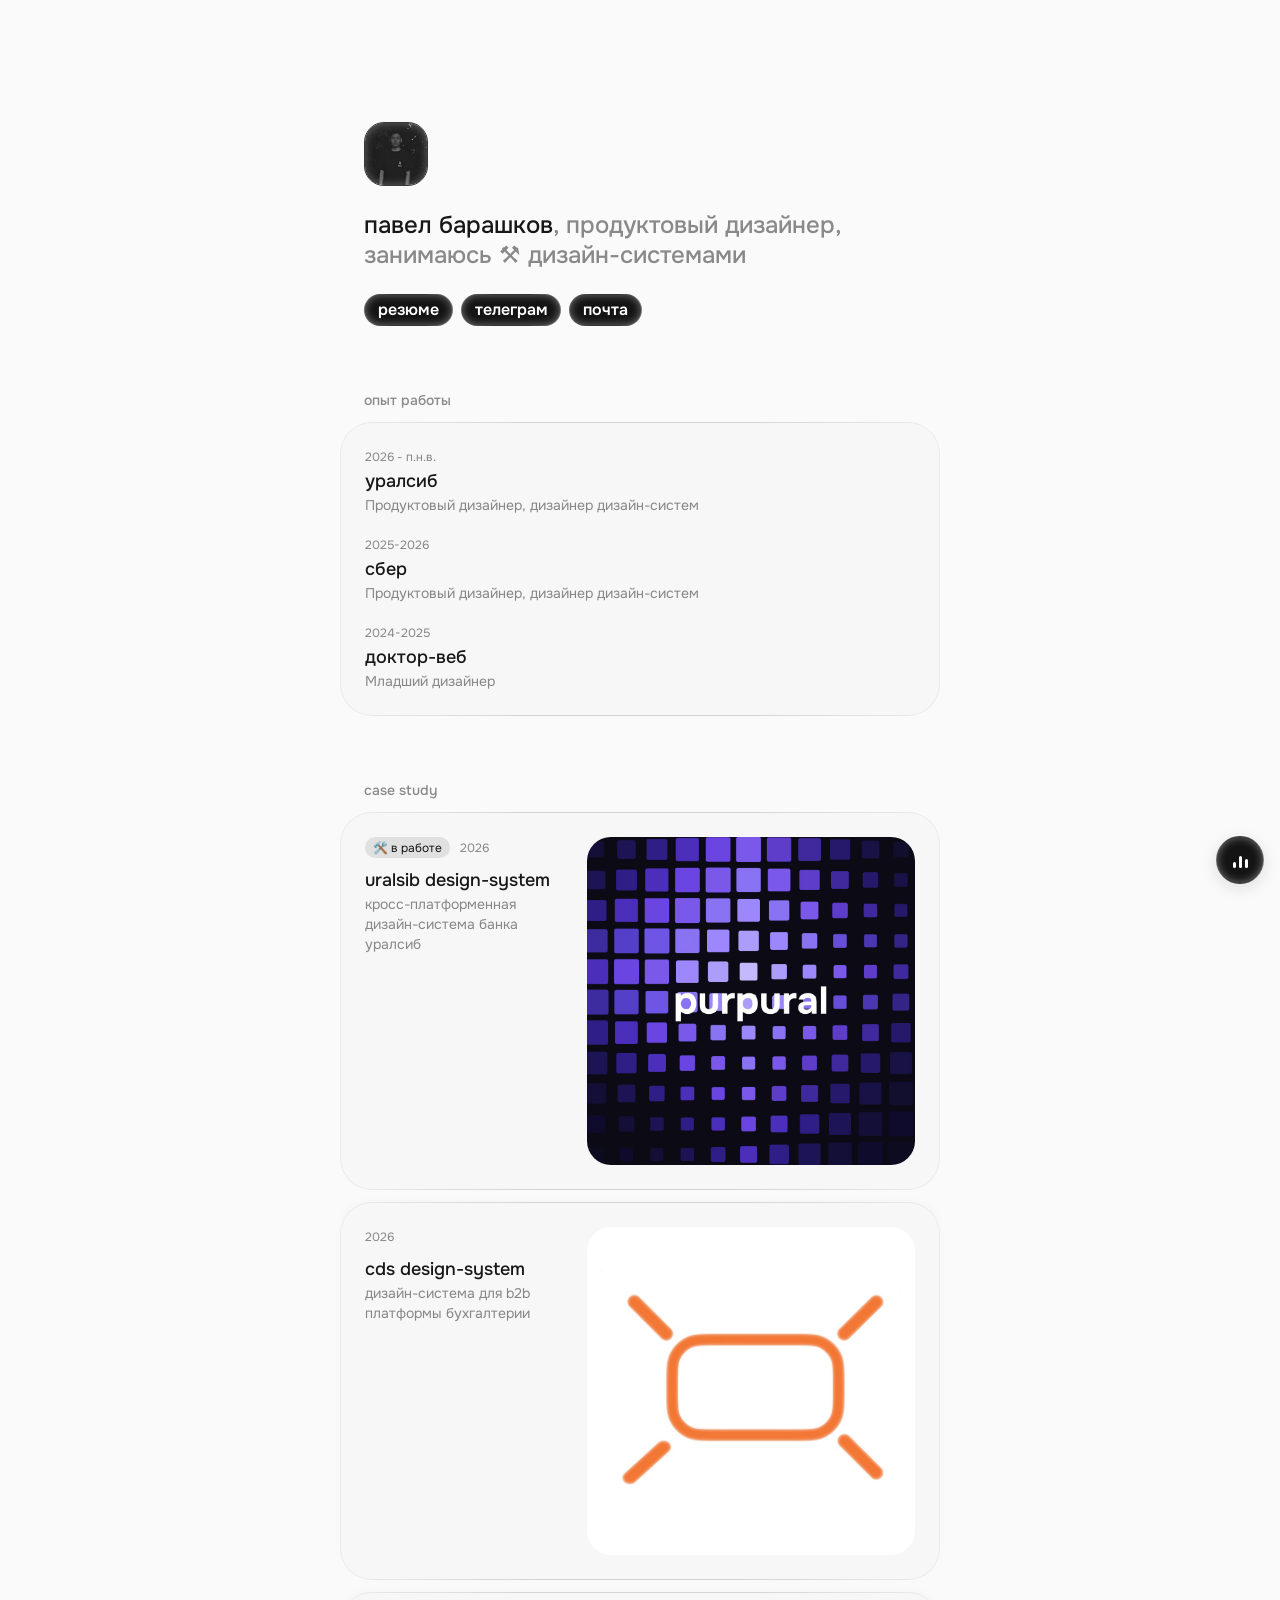
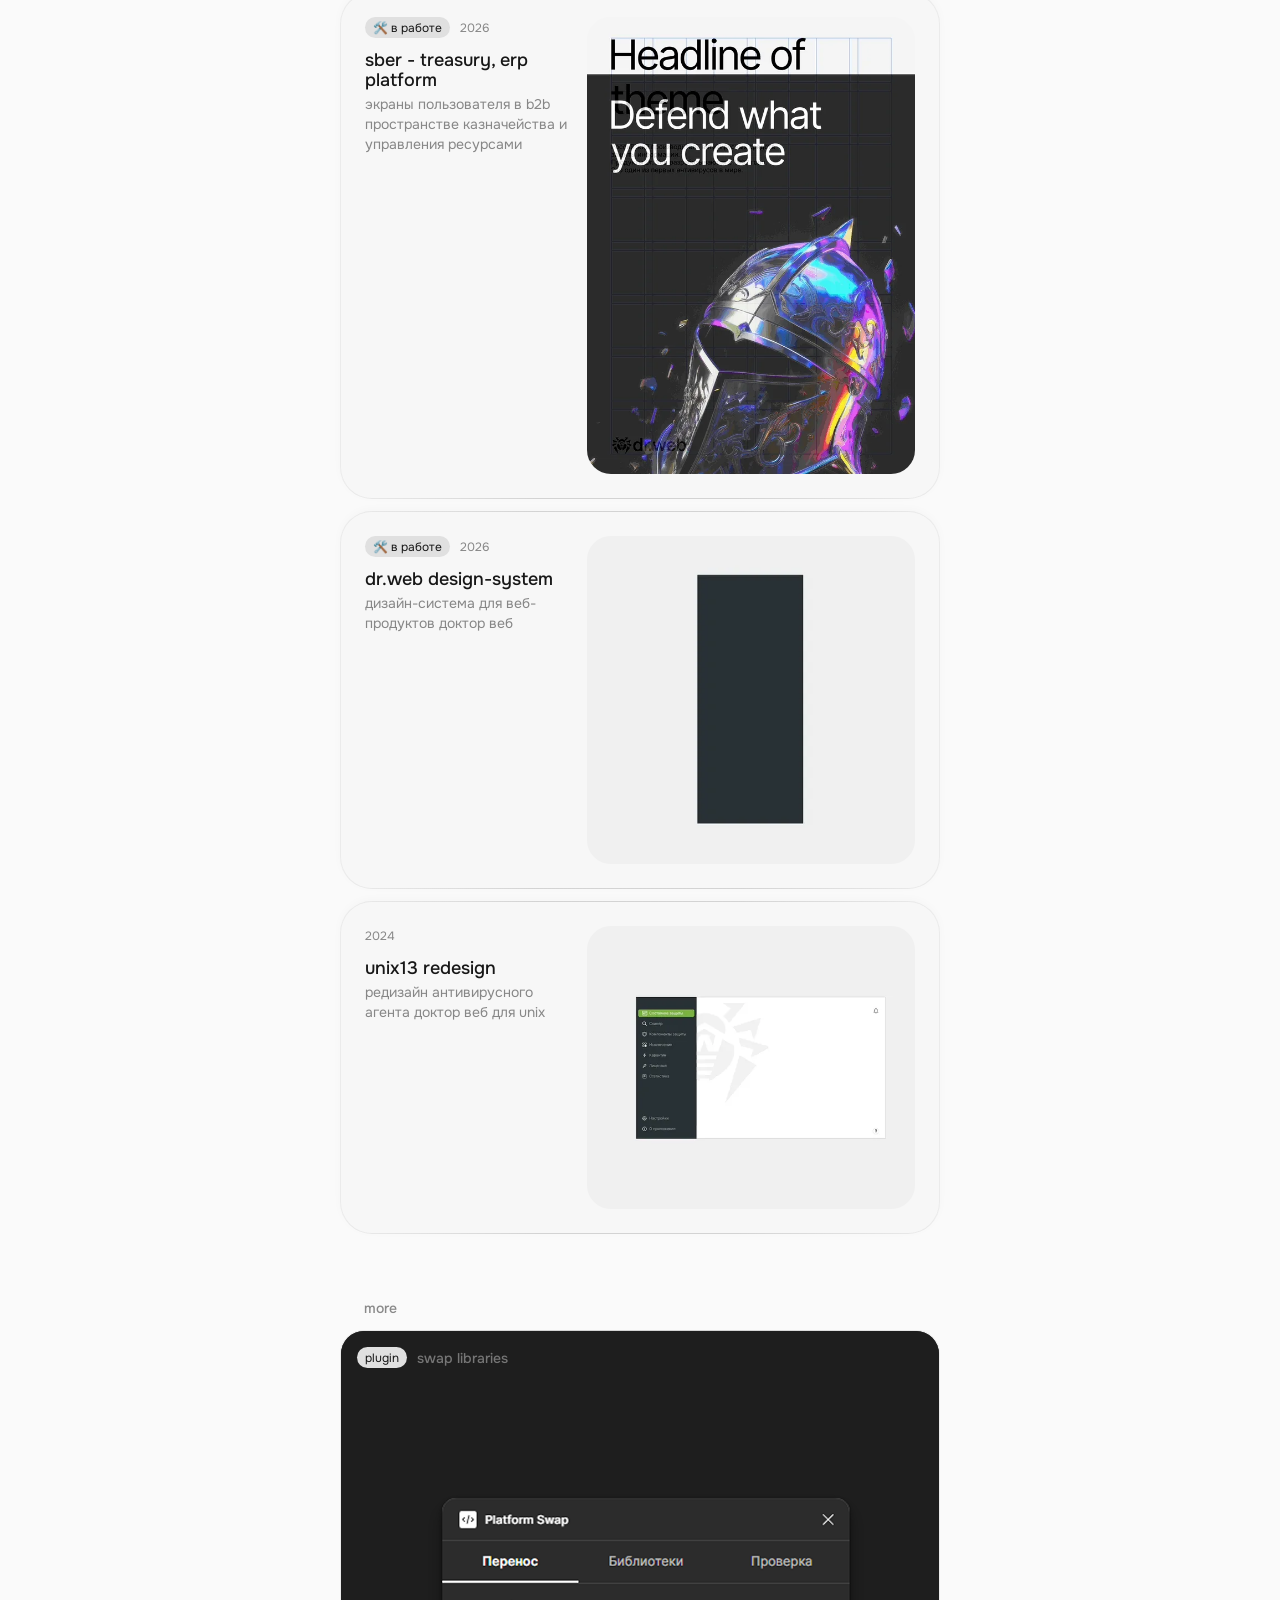
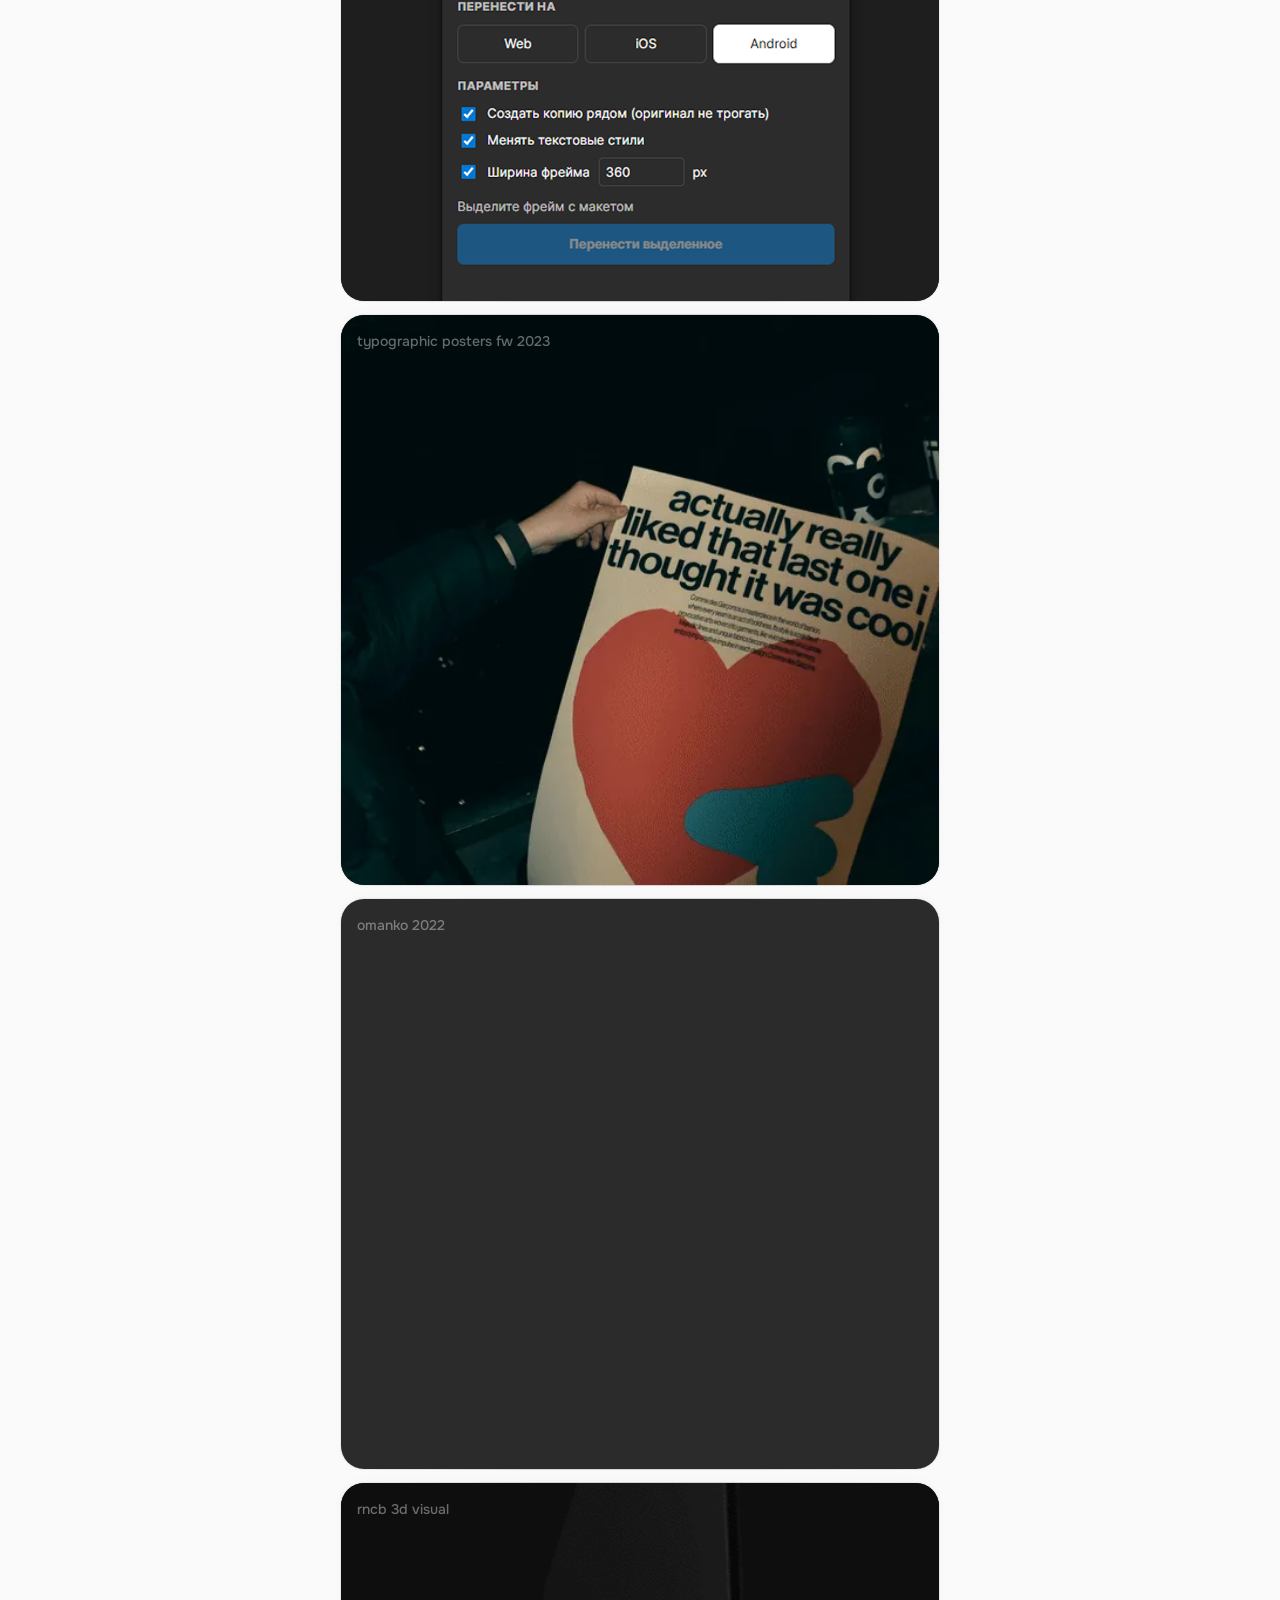
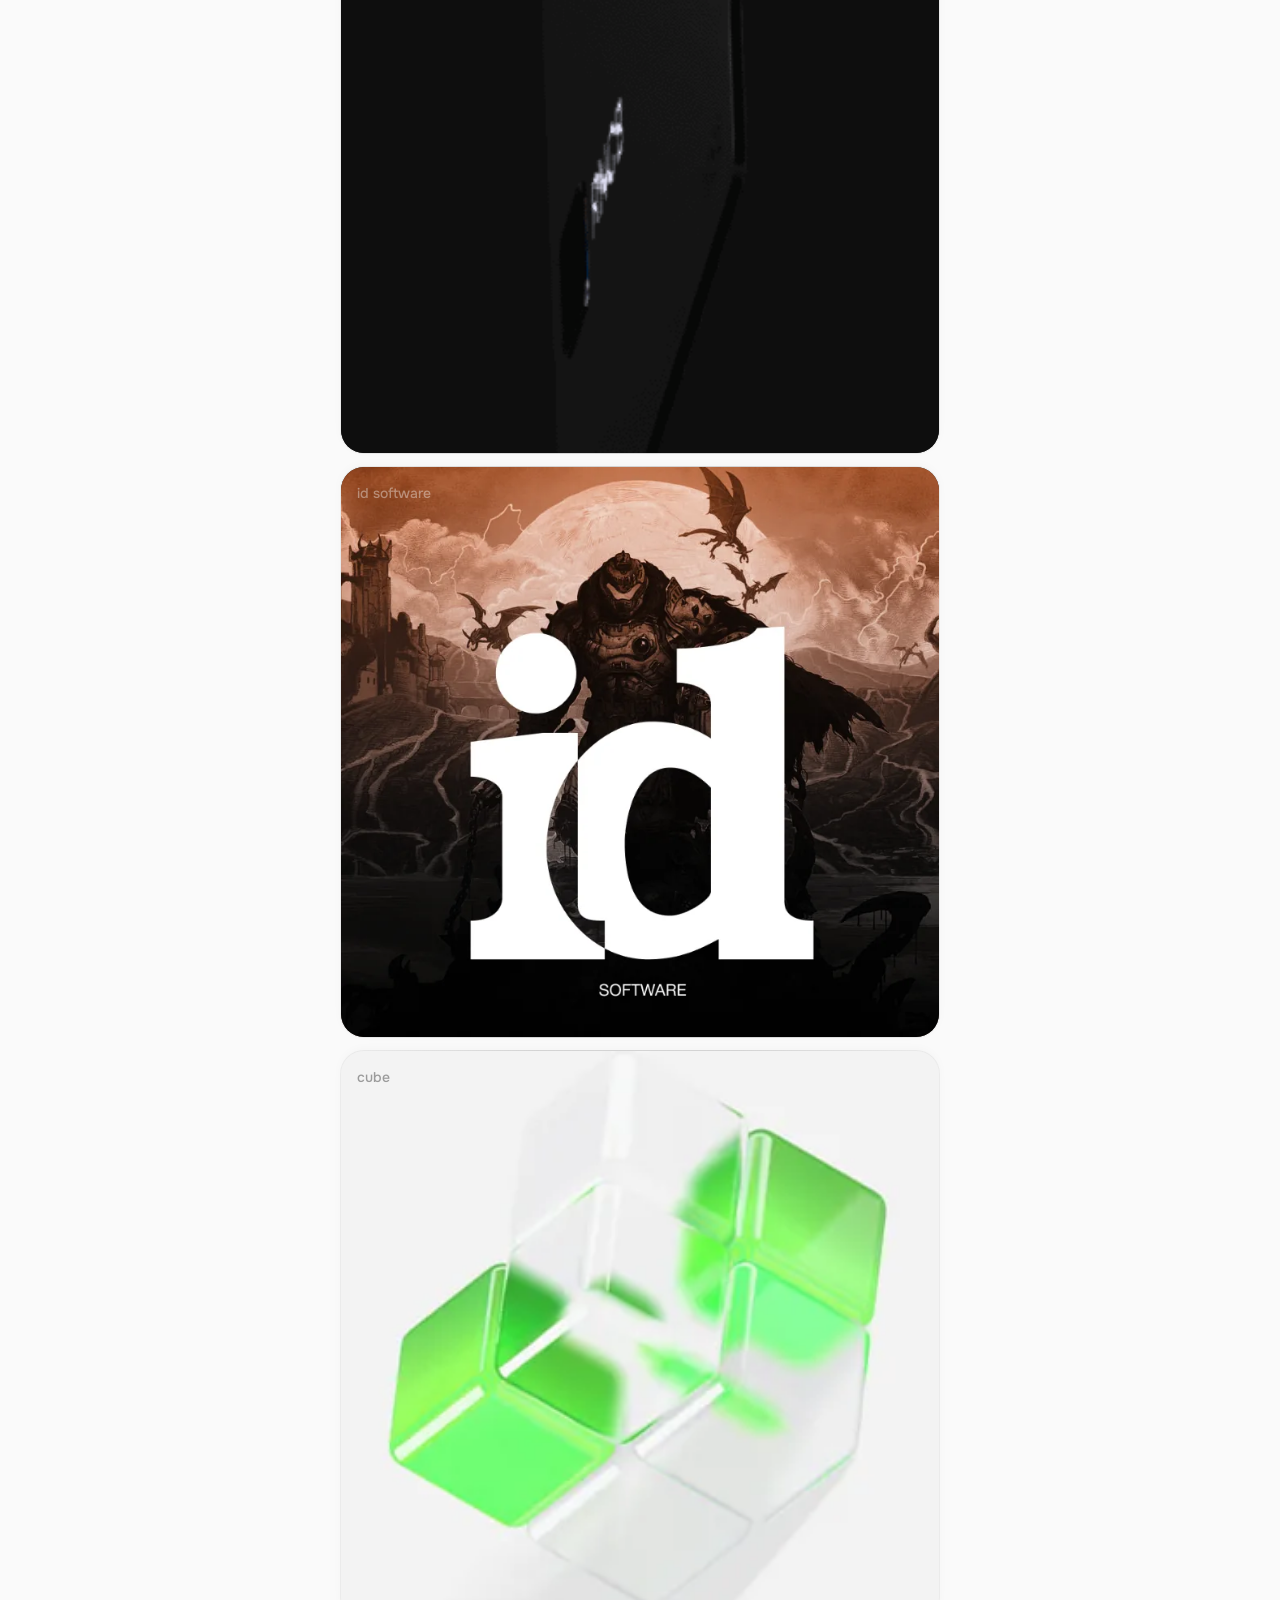
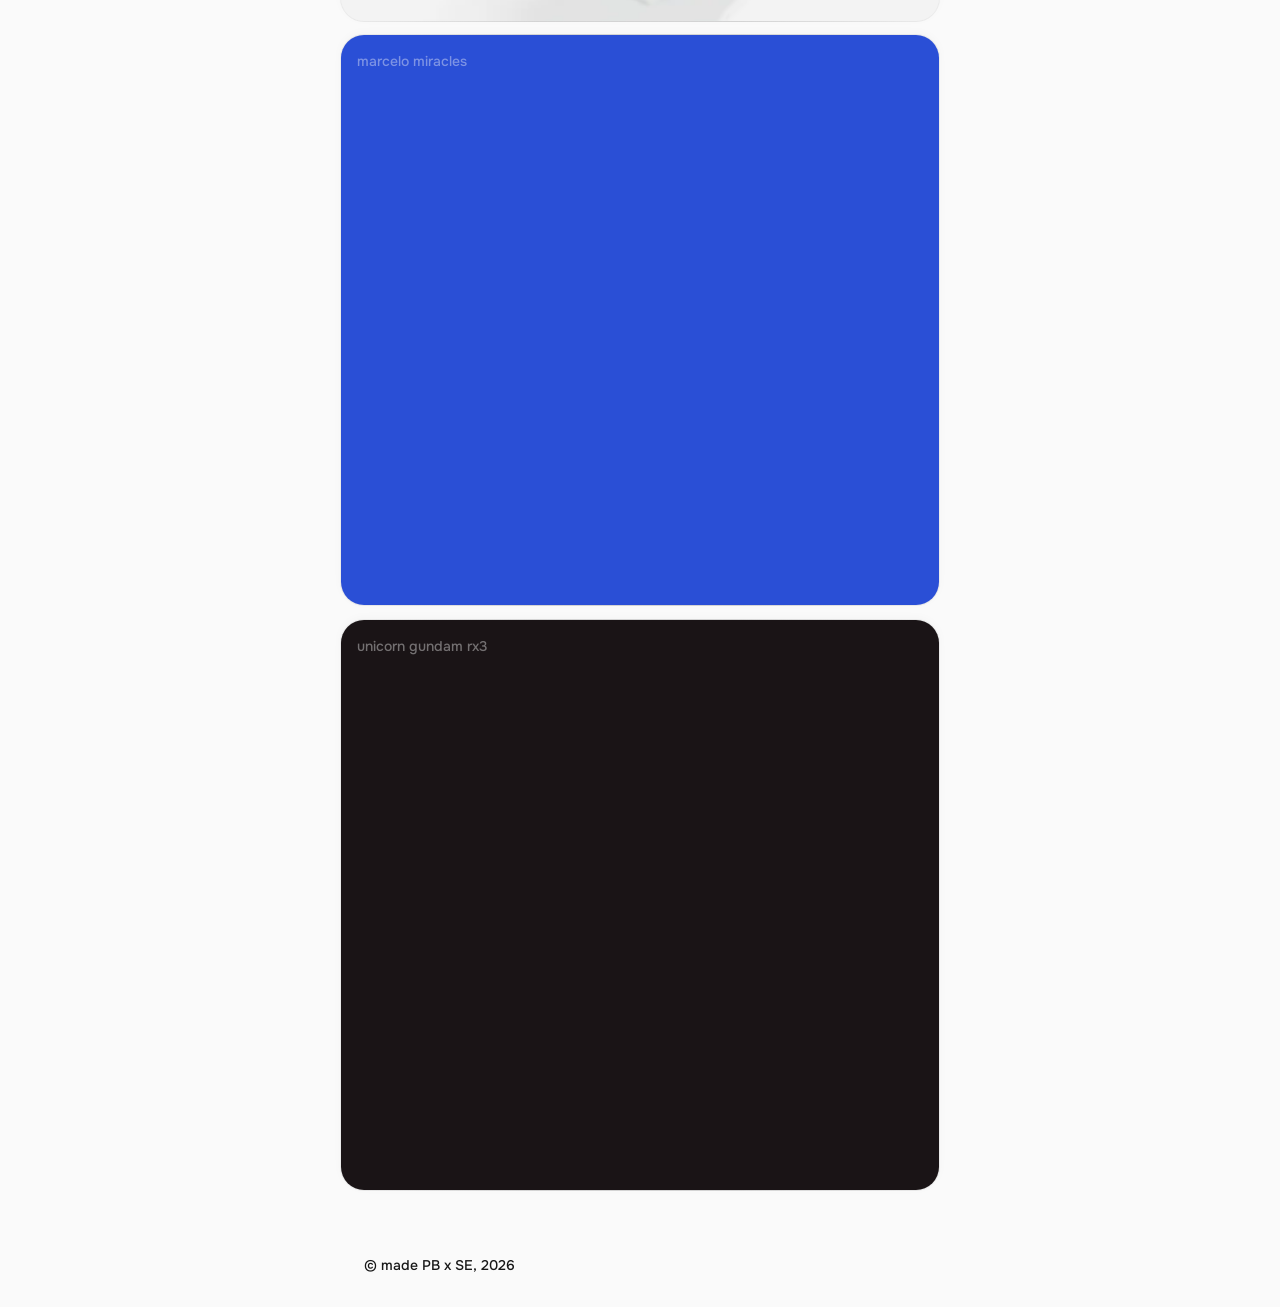
==== index.html @ c57923c1 "Новая обложка-видео в карточке CDS Co-Authored-By: Claude Opus 5.5 <noreply@anthropic.com> Claude-Se" ====
<!doctype html>
<html lang="ru">
<head>
  <meta charset="utf-8">
  <meta name="viewport" content="width=device-width, initial-scale=1, viewport-fit=cover">
  <title>Павел Барашков</title>
  <meta name="description" content="Павел Барашков — продуктовый дизайнер, дизайн-системы.">
  <link rel="preconnect" href="https://fonts.googleapis.com">
  <link rel="preconnect" href="https://fonts.gstatic.com" crossorigin>
  <link rel="stylesheet" href="https://fonts.googleapis.com/css2?family=Onest:wght@400;500;600&display=swap">
  <link rel="stylesheet" href="styles.css">
</head>
<body>
<main class="page">

  <header class="hero">
    <div class="hero__intro">
      <div class="avatar" role="button" tabindex="0" aria-label="Павел Барашков — нажми на меня">
        <img src="images/avatar.webp" alt="Павел Барашков">
      </div>
      <h1 class="hero__title"><b>павел барашков</b>, <span class="nowrap">продуктовый дизайнер,</span> занимаюсь ⚒️ дизайн-системами</h1>
    </div>
    <nav class="links" aria-label="Контакты">
      <a class="btn" href="CV_Barashkov_Pavel.pdf" target="_blank" rel="noopener">резюме</a>
      <a class="btn" href="https://t.me/kensiblessj" target="_blank" rel="noopener">телеграм</a>
      <a class="btn" href="mailto:northgarden163@mail.ru">почта</a>
    </nav>
  </header>

  <section class="section" aria-labelledby="exp">
    <h2 class="section__label" id="exp">опыт работы</h2>
    <div class="card jobs">
      <div class="job">
        <span class="job__date">2026 - п.н.в.</span>
        <span class="job__name">уралсиб</span>
        <span class="job__role">Продуктовый дизайнер, дизайнер дизайн-систем</span>
      </div>
      <div class="job">
        <span class="job__date">2025-2026</span>
        <span class="job__name">сбер</span>
        <span class="job__role">Продуктовый дизайнер, дизайнер дизайн-систем</span>
      </div>
      <div class="job">
        <span class="job__date">2024-2025</span>
        <span class="job__name">доктор-веб</span>
        <span class="job__role">Младший дизайнер</span>
      </div>
    </div>
  </section>

  <section class="section stack" aria-labelledby="cases">
    <h2 class="section__label" id="cases">case study</h2>

    <!-- Кейс временно закрыт. Чтобы включить: вернуть <a class="card case-card" href="case-uralsib.html" ...>
         вместо <div> и убрать редирект в case-uralsib.html -->
    <div class="card" style="--i: 0">
      <article class="case">
        <div class="case__text">
          <div class="case__meta"><span class="chip">🛠️ в работе</span><span class="case__year">2026</span></div>
          <div class="case__body">
            <h3 class="case__title">uralsib design-system</h3>
            <p class="case__desc">кросс-платформенная дизайн-система банка уралсиб</p>
          </div>
        </div>
        <div class="case__img"><video autoplay muted loop playsinline preload="metadata" poster="images/case-uralsib-poster.jpg"><source src="images/case-uralsib.mp4" type="video/mp4"></video></div>
      </article>
    </div>

    <a class="card case-card" href="case-cds.html" style="--i: 1">
      <article class="case">
        <div class="case__text">
          <div class="case__meta"><span class="case__year">2026</span></div>
          <div class="case__body">
            <h3 class="case__title">cds design-system</h3>
            <p class="case__desc">дизайн-система для b2b платформы бухгалтерии</p>
          </div>
        </div>
        <div class="case__img"><video autoplay muted loop playsinline preload="metadata" poster="images/case-cds-cover-poster.jpg"><source src="images/case-cds-cover.mp4" type="video/mp4"></video></div>
      </article>
    </a>

    <div class="card" style="--i: 2">
      <article class="case">
        <div class="case__text">
          <div class="case__meta"><span class="chip">🛠️ в работе</span><span class="case__year">2026</span></div>
          <div class="case__body">
            <h3 class="case__title">sber - treasury, erp platform</h3>
            <p class="case__desc">экраны пользователя в b2b пространстве казначейства и управления ресурсами</p>
          </div>
        </div>
        <div class="case__img" style="--h: 457px"><video autoplay muted loop playsinline preload="metadata" poster="images/case-sber.webp"><source src="images/case-sber.mp4" type="video/mp4"></video></div>
      </article>
    </div>

    <div class="card" style="--i: 3">
      <article class="case">
        <div class="case__text">
          <div class="case__meta"><span class="chip">🛠️ в работе</span><span class="case__year">2026</span></div>
          <div class="case__body">
            <h3 class="case__title">dr.web design-system</h3>
            <p class="case__desc">дизайн-система для веб-продуктов доктор веб</p>
          </div>
        </div>
        <div class="case__img"><video autoplay muted loop playsinline preload="metadata" poster="images/case-cds.webp"><source src="images/case-cds.mp4" type="video/mp4"></video></div>
      </article>
    </div>

    <a class="card case-card" href="case-unix13.html" style="--i: 4">
      <article class="case">
        <div class="case__text">
          <div class="case__meta"><span class="case__year">2024</span></div>
          <div class="case__body">
            <h3 class="case__title">unix13 redesign</h3>
            <p class="case__desc">редизайн антивирусного агента доктор веб для unix</p>
          </div>
        </div>
        <div class="case__img" style="--h: 283px"><video autoplay muted loop playsinline preload="metadata" poster="images/case-unix13.webp"><source src="images/case-unix13.mp4" type="video/mp4"></video></div>
      </article>
    </a>
  </section>

  <section class="section stack" aria-labelledby="more">
    <h2 class="section__label" id="more">more</h2>


    <div class="shot" style="--i: 0; --tone: #1e1e1e"><img src="images/more-swap-libraries.png" alt="Плагин Platform Swap для Figma" loading="lazy" decoding="async"><div class="shot__meta"><span class="chip">plugin</span><p class="shot__title">swap libraries</p></div></div>
    <div class="shot" style="--i: 1; --tone: #1d1f22"><video autoplay muted loop playsinline preload="metadata" poster="images/more-posters.webp"><source src="images/more-posters.mp4" type="video/mp4"></video><p class="shot__title">typographic posters fw 2023</p></div>
    <div class="shot" style="--i: 2; --tone: #2b2b2b"><img src="images/more-omanko.webp" alt="" loading="lazy" decoding="async"><p class="shot__title">omanko 2022</p></div>
    <div class="shot shot--rncb" style="--i: 3; --tone: #0d0d0d"><img src="images/more-rncb.gif" alt=""><p class="shot__title">rncb 3d visual</p></div>
    <div class="shot" style="--i: 4; --tone: #3a2a22"><img src="images/more-id-software.webp" alt="" loading="lazy" decoding="async"><p class="shot__title">id software</p></div>
    <div class="shot shot--light" style="--i: 5; --tone: #ececec"><video autoplay muted loop playsinline preload="metadata" poster="images/more-cube.webp"><source src="images/more-cube.mp4" type="video/mp4"></video><p class="shot__title">cube</p></div>
    <div class="shot" style="--i: 6; --tone: #2a4fd6"><img src="images/more-marcelo.webp" alt="" loading="lazy" decoding="async"><p class="shot__title">marcelo miracles</p></div>
    <div class="shot" style="--i: 7; --tone: #1a1416"><img src="images/more-gundam.webp" alt="" loading="lazy" decoding="async"><p class="shot__title">unicorn gundam rx3</p></div>
  </section>

  <footer class="footer">© made PB x SE, 2026</footer>
</main>

<!-- Музыкальный плеер: официальный плеер Яндекс Музыки, грузится только при первом открытии -->
<div class="player" id="player">
  <div class="player__panel" id="player-panel" hidden>
    <p class="player__label">сейчас в наушниках</p>
    <iframe class="player__frame" id="player-frame" title="Big Baby Tape feat. Jeembo — Hard 2 Kill"
      data-src="https://music.yandex.ru/iframe/track/45239767/6072366"
      allow="clipboard-write; autoplay; encrypted-media" loading="lazy"></iframe>
  </div>
  <button class="player__toggle" id="player-toggle" type="button" aria-expanded="false" aria-controls="player-panel" aria-label="Открыть музыкальный плеер">
    <span class="eq" aria-hidden="true"><i></i><i></i><i></i></span>
  </button>
</div>
<script>
  // Плеер: открыть/закрыть, iframe подгружается при первом открытии
  (function () {
    var btn = document.getElementById('player-toggle');
    var panel = document.getElementById('player-panel');
    var frame = document.getElementById('player-frame');
    if (!btn) return;
    var isOpen = false;
    function setOpen(open) {
      isOpen = open;
      if (open && !frame.src) { frame.src = frame.dataset.src; panel.hidden = false; }
      // сворачиваем через класс, а не display:none — чтобы музыка не прерывалась
      panel.classList.toggle('is-collapsed', !open);
      btn.setAttribute('aria-expanded', open);
      btn.setAttribute('aria-label', open ? 'Свернуть музыкальный плеер' : 'Открыть музыкальный плеер');
      btn.classList.toggle('is-open', open);
    }
    btn.addEventListener('click', function () { setOpen(!isOpen); });
    document.addEventListener('keydown', function (e) { if (e.key === 'Escape' && isOpen) setOpen(false); });
  })();

  // Пасхалка: по клику аватар мягко подпрыгивает, кривляется и пружинисто возвращается.
  (function () {
    var av = document.querySelector('.avatar');
    if (!av || !av.animate) return;
    var anim = null;
    var frames = [
      { transform: 'translateY(0) scale(1, 1) rotate(0deg)' },
      { transform: 'translateY(2px) scale(1.14, 0.86) rotate(0deg)', offset: 0.12, easing: 'cubic-bezier(.3,0,.2,1)' },
      { transform: 'translateY(-30px) scale(0.9, 1.12) rotate(-7deg)', offset: 0.32, easing: 'cubic-bezier(.4,0,.6,1)' },
      { transform: 'translateY(-36px) scale(1.04, 0.96) rotate(9deg)', offset: 0.46, easing: 'cubic-bezier(.5,0,.8,.6)' },
      { transform: 'translateY(0) scale(1.18, 0.82) rotate(0deg)', offset: 0.62, easing: 'cubic-bezier(.2,.6,.4,1)' },
      { transform: 'translateY(-9px) scale(0.95, 1.06) rotate(-4deg)', offset: 0.74, easing: 'ease-in-out' },
      { transform: 'translateY(0) scale(1.05, 0.95) rotate(2deg)', offset: 0.85, easing: 'ease-in-out' },
      { transform: 'translateY(0) scale(0.99, 1.01) rotate(-1deg)', offset: 0.93, easing: 'ease-out' },
      { transform: 'translateY(0) scale(1, 1) rotate(0deg)' }
    ];
    function boing() {
      if (anim && anim.playState === 'running') return; // не перебиваем текущий прыжок
      anim = av.animate(frames, { duration: 1150 });
    }
    av.addEventListener('click', boing);
    av.addEventListener('keydown', function (e) {
      if (e.key === 'Enter' || e.key === ' ') { e.preventDefault(); boing(); }
    });
  })();

  // Карточка, которую накрывает следующая, уменьшается и размывается (как в iOS).
  // Эффект привязан к прокрутке и ничего не анимирует сам, поэтому работает и при «уменьшить движение».
  (function () {
    var groups = Array.prototype.map.call(document.querySelectorAll('.stack'), function (st) {
      return Array.prototype.slice.call(st.querySelectorAll(':scope > .card, :scope > .shot'));
    });
    var ticking = false;
    function update() {
      ticking = false;
      groups.forEach(function (cards) {
        // насколько каждая карточка наехала на предыдущую: 0 — ещё не дошла, 1 — полностью накрыла
        var cover = [0];
        for (var i = 1; i < cards.length; i++) {
          // offsetHeight не учитывает scale, а верхний край при transform-origin сверху не сдвигается
          var prev = cards[i - 1].offsetHeight;
          var a = cards[i - 1].getBoundingClientRect().top;
          var b = cards[i].getBoundingClientRect().top;
          cover.push(Math.min(1, Math.max(0, (a + prev - b) / (prev || 1))));
        }
        // глубина = сколько карточек лежит сверху; чем глубже, тем меньше (как стопка уведомлений в iOS)
        var depth = 0, limit = Infinity;
        for (var j = cards.length - 1; j >= 0; j--) {
          if (j < cards.length - 1) depth += cover[j + 1];
          var s = Math.max(0.82, 1 - depth * 0.045);
          var el = cards[j], h = el.offsetHeight;
          var top = el.getBoundingClientRect().top;
          var bottom = top + h * s;
          // не даём задней карточке торчать ниже той, что лежит на ней, иначе её видно в щелях между карточками
          var cut = 0;
          if (j < cards.length - 1 && cover[j + 1] > 0 && bottom > limit - 1) cut = (bottom - (limit - 1)) / s;
          var visibleBottom = bottom - cut * s;
          limit = (j < cards.length - 1 && cover[j + 1] > 0) ? Math.min(visibleBottom, limit) : visibleBottom;
          el.style.transform = depth ? 'scale(' + s.toFixed(4) + ')' : '';
          el.style.filter = depth ? 'blur(' + (Math.min(depth, 1.5) * 3).toFixed(2) + 'px)' : '';
          el.style.clipPath = cut > 0 ? 'inset(0 0 ' + cut.toFixed(1) + 'px 0 round ' + getComputedStyle(el).borderTopLeftRadius + ')' : '';
        }
      });
    }
    function onScroll() { if (!ticking) { ticking = true; requestAnimationFrame(update); } }
    addEventListener('scroll', onScroll, { passive: true });
    addEventListener('resize', onScroll);
    update();
  })();
</script>
</body>
</html>
---- styles.css ----
/* Портфолио Павла Барашкова — вёрстка по макету Figma.
   Десктоп: колонка 600px по центру. Мобильная (≤640px): отступ 8px снаружи, 16px внутри карточек. */

:root {
  --bg: #fafafa;
  --card: #f7f7f7;
  --text: #171717;
  --muted: rgba(23, 23, 23, 0.5);
  --chip: #e0e0e0;
  --btn: #141414;

  /* Градиентные обводки из Figma (0.5px, внутри).
     Карточки: #bdbdbd → #585858 → #585858 → #bdbdbd, прозрачность 24%. */
  --stroke-card: linear-gradient(90deg,
    rgba(189, 189, 189, 0.24) 0%,
    rgba(88, 88, 88, 0.24) 33%,
    rgba(88, 88, 88, 0.24) 66%,
    rgba(189, 189, 189, 0.24) 100%);
  /* Кнопки: #696969 → #363636 → #363636 → #828282 */
  --stroke-btn: linear-gradient(90deg,
    #696969 -0.6%,
    #363636 33%,
    #363636 67.7%,
    #828282 101.3%);
  --placeholder: #efefef;

  --font: "Onest", system-ui, -apple-system, "Segoe UI", Roboto, sans-serif;

  --col: 600px;
  --pad: 24px;      /* внутренний отступ колонки и карточек */
  --r-card: 32px;
  --r-img: 24px;
}

* { box-sizing: border-box; }

html { -webkit-text-size-adjust: 100%; }

body {
  margin: 0;
  background: var(--bg);
  color: var(--text);
  font-family: var(--font);
  font-size: 14px;
  line-height: 20px;
  -webkit-font-smoothing: antialiased;
}

a { color: inherit; text-decoration: none; }

img { display: block; max-width: 100%; }

.page {
  width: 100%;
  max-width: var(--col);
  margin: 0 auto;
}

/* ---------- Шапка ---------- */
.hero {
  min-height: 358px;
  display: flex;
  flex-direction: column;
  justify-content: flex-end;
  gap: 24px;
  padding: 121px var(--pad) 32px;
}

.hero__intro {
  display: flex;
  flex-direction: column;
  gap: 24px;
}

.avatar {
  position: relative;
  width: 64px;
  height: 64px;
  border-radius: 20px;
  border: 0.5px solid #383838;
  overflow: hidden;
  background: linear-gradient(160deg, #3a3a3a, #121212);
  cursor: pointer;
  transform-origin: 50% 100%; /* приседает и приземляется «на ноги» */
  -webkit-tap-highlight-color: transparent;
}
.avatar:focus-visible { outline: 2px solid var(--text); outline-offset: 3px; }
.avatar img { width: 100%; height: 100%; object-fit: cover; }
.avatar::after {
  content: "";
  position: absolute;
  inset: 0;
  border-radius: inherit;
  box-shadow: inset 0 0 8px rgba(255, 255, 255, 0.32);
  pointer-events: none;
}

.hero__title {
  margin: 0;
  font-size: 24px;
  line-height: 30.16px;
  font-weight: 500;
  color: var(--muted);
}
.hero__title b { font-weight: 500; color: var(--text); }
.nowrap { white-space: nowrap; }

.links {
  display: flex;
  flex-wrap: wrap;
  gap: 8px;
}

.btn {
  position: relative;
  display: inline-flex;
  align-items: center;
  justify-content: center;
  height: 32px;
  padding: 0 13px;
  border-radius: 999px;
  border: 0.5px solid transparent;
  background:
    linear-gradient(var(--btn-fill, var(--btn)), var(--btn-fill, var(--btn))) padding-box,
    var(--stroke-btn) border-box;
  color: #fff;
  font-size: 16px;
  font-weight: 600;
  letter-spacing: -0.0384px;
  white-space: nowrap;
  box-shadow: inset 0 0 8px rgba(255, 255, 255, 0.4);
  transition: background-color 0.15s ease;
}
.btn:hover { --btn-fill: #2a2a2a; }
.btn:focus-visible { outline: 2px solid var(--text); outline-offset: 2px; }

/* ---------- Секции ---------- */
.section {
  display: flex;
  flex-direction: column;
  gap: 12px;
  padding-block: 32px;
}

.section__label {
  margin: 0;
  padding-inline: var(--pad);
  font-size: 14px;
  font-weight: 500;
  color: var(--muted);
}

.card {
  border: 0.5px solid transparent;
  background:
    linear-gradient(var(--card-fill, var(--card)), var(--card-fill, var(--card))) padding-box,
    var(--stroke-card) border-box;
  border-radius: var(--r-card);
  padding: var(--pad);
}

/* ---------- Стопки (кейсы и more): карточки прилипают и наезжают друг на друга ---------- */
.stack > .card,
.stack > .shot {
  position: sticky;
  top: calc(24px + var(--i, 0) * 12px); /* каждая следующая чуть ниже — видны края предыдущих */
  transform-origin: 50% 0;
  will-change: transform, filter;
}
/* лёгкая тень сверху, чтобы край наезжающей карточки читался */
.stack > .card + .card,
.stack > .shot + .shot { box-shadow: 0 -2px 10px rgba(23, 23, 23, 0.025); }

/* ---------- Опыт работы ---------- */
.jobs {
  display: flex;
  flex-direction: column;
  gap: 20px;
}

.job { display: flex; flex-direction: column; gap: 4px; }
.job__date { font-size: 12px; color: var(--muted); }
.job__name { font-size: 18px; font-weight: 500; }
.job__role { font-size: 14px; color: var(--muted); }

/* ---------- Кейсы ---------- */
.case {
  display: flex;
  gap: 20px;
  align-items: flex-start;
}
a.case-card { display: block; }
a.case-card:hover { --card-fill: #f4f4f4; }
a.case-card:focus-visible { outline: 2px solid var(--text); outline-offset: 2px; }

.case__text {
  flex: 1 1 0;
  min-width: 0;
  display: flex;
  flex-direction: column;
  gap: 12px;
}

.case__meta { display: flex; align-items: center; gap: 10px; }

.chip {
  display: inline-flex;
  align-items: center;
  height: 21px;
  padding: 0 8px;
  border-radius: 999px;
  background: var(--chip);
  font-size: 12px;
  line-height: 16px;
  letter-spacing: -0.0288px;
  white-space: nowrap;
}

.case__year { font-size: 12px; color: var(--muted); }

/* тёмный тег-категория (как кнопки в шапке) */
.chip--dark {
  border: 0.5px solid transparent;
  background:
    linear-gradient(var(--btn), var(--btn)) padding-box,
    var(--stroke-btn) border-box;
  color: #fff;
  box-shadow: inset 0 0 6px rgba(255, 255, 255, 0.3);
}


.case__body { display: flex; flex-direction: column; gap: 4px; }
.case__title { margin: 0; font-size: 18px; font-weight: 500; }
.case__desc { margin: 0; font-size: 14px; color: var(--muted); }

.case__img {
  flex: 0 0 328px;
  width: 328px;
  height: var(--h, 328px);
  border-radius: var(--r-img);
  overflow: hidden;
  background: var(--placeholder);
}
.case__img img,
.case__img video { display: block; width: 100%; height: 100%; object-fit: cover; }

/* ---------- Визуальные работы (more) ---------- */
.shot {
  position: relative;
  aspect-ratio: 344 / 328; /* пропорции карточки из мобильного макета */
  padding: 16px;
  border-radius: var(--r-img);
  border: 0.5px solid transparent;
  overflow: hidden;
  background:
    linear-gradient(var(--tone, #1c1c1c), var(--tone, #1c1c1c)) padding-box,
    var(--stroke-card) border-box;
}
.shot img,
.shot video {
  position: absolute;
  inset: 0;
  width: 100%;
  height: 100%;
  object-fit: cover;
}
/* rncb: оригинальный GIF без пережатия, кадрирование как в Figma
   (картинка 1882×1058 в карточке 344×328, сдвиг −763.5 / −420.5) */
.shot--rncb img {
  inset: auto;
  left: -221.95%;
  top: -128.2%;
  width: 547.09%;
  height: 322.56%;
  max-width: none;
  object-fit: fill;
}

.shot__title {
  position: relative;
  margin: 0;
  font-size: 14px;
  font-weight: 500;
  color: rgba(250, 250, 250, 0.4);
}
.shot--light .shot__title { color: rgba(23, 23, 23, 0.4); }

/* тег + название поверх картинки (как бейдж «в работе» у кейсов) */
.shot__meta {
  position: relative;
  display: flex;
  align-items: center;
  gap: 10px;
}

/* ---------- Футер ---------- */
.footer {
  padding: 32px var(--pad);
  font-size: 14px;
  font-weight: 500;
}

/* ---------- Страница кейса ---------- */
.back {
  display: inline-flex;
  align-self: flex-start;
  font-size: 14px;
  font-weight: 500;
  color: var(--muted);
  transition: color 0.15s ease;
}
.back:hover { color: var(--text); }

.cs-head {
  display: flex;
  flex-direction: column;
  gap: 24px;
  padding: 120px var(--pad) 24px;
}
.cs-head h1 {
  margin: 0;
  font-size: 28px;
  line-height: 30.16px;
  font-weight: 500;
  text-wrap: balance;
}
.cs-lead {
  margin: 0;
  font-size: 20px;
  line-height: 30.16px;
}

.cs-block {
  display: flex;
  flex-direction: column;
  gap: 24px;
  padding: 0 var(--pad) 32px;
}
.cs-block--after-img { padding-top: 24px; }
.cs-block h2 {
  margin: 0;
  font-size: 20px;
  line-height: 30.16px;
  font-weight: 500;
}

.facts { margin: 0; display: flex; flex-direction: column; gap: 16px; }
.fact { display: flex; flex-direction: column; gap: 4px; }
.fact dt { font-size: 14px; font-weight: 500; color: var(--muted); }
.fact dd { margin: 0; font-size: 18px; font-weight: 500; }

.cs-image {
  width: 100%;
  aspect-ratio: 1 / 1;
  border-radius: var(--r-img);
  overflow: hidden;
  background: var(--placeholder);
}
.cs-image img { width: 100%; height: 100%; object-fit: cover; }

/* ---------- Длинный кейс: текст, картинки, подписи, ссылка ---------- */
.cs-block h3 {
  margin: 0;
  font-size: 18px;
  line-height: 24px;
  font-weight: 500;
}
.cs-text {
  display: flex;
  flex-direction: column;
  gap: 12px;
  font-size: 16px;
  line-height: 24px;
}
.cs-text p { margin: 0; }
.cs-text b { font-weight: 500; }
.cs-text code {
  font-family: ui-monospace, "SF Mono", Menlo, Consolas, monospace;
  font-size: 0.875em;
  padding: 1px 6px;
  border-radius: 6px;
  background: var(--chip);
  word-break: break-word;
}
.cs-text ul {
  margin: 0;
  padding: 0;
  list-style: none;
  display: flex;
  flex-direction: column;
  gap: 8px;
}
.cs-text ul > li {
  position: relative;
  padding-left: 20px;
}
.cs-text ul > li::before {
  content: "";
  position: absolute;
  left: 4px;
  top: 10px;
  width: 5px;
  height: 5px;
  border-radius: 50%;
  background: var(--muted);
}

.cs-text ol {
  margin: 0;
  padding-left: 24px;
  display: flex;
  flex-direction: column;
  gap: 8px;
}
.cs-text ol li::marker { color: var(--muted); font-variant-numeric: tabular-nums; }

/* термины внутри списка (Fix / Minor / Major / Rebuild) */
.cs-terms { margin: 8px 0 0; display: flex; flex-direction: column; gap: 4px; }
.cs-terms div { display: flex; gap: 8px; flex-wrap: wrap; }
.cs-terms dt { font-weight: 500; min-width: 64px; }
.cs-terms dd { margin: 0; color: var(--muted); }

/* краткая сводка и итоги — карточки */
.cs-summary,
.cs-results {
  display: grid;
  grid-template-columns: 1fr;
  gap: 12px;
}
.cs-summary > .cs-text,
.cs-result {
  min-width: 0;
  padding: 20px;
  border-radius: 20px;
  border: 0.5px solid transparent;
  background:
    linear-gradient(var(--card), var(--card)) padding-box,
    var(--stroke-card) border-box;
}
.cs-results { grid-template-columns: repeat(auto-fit, minmax(220px, 1fr)); }
.cs-result { display: flex; flex-direction: column; gap: 12px; }
.cs-result dl { margin: 0; display: flex; flex-direction: column; gap: 8px; }
.cs-result dt { font-size: 14px; font-weight: 500; color: var(--muted); }
.cs-result dd { margin: 0; font-size: 16px; line-height: 24px; }

/* таблица принципов */
.cs-table-wrap { overflow-x: auto; }
.cs-table {
  width: 100%;
  border-collapse: collapse;
  font-size: 15px;
  line-height: 22px;
}
.cs-table caption {
  caption-side: bottom;
  text-align: left;
  padding-top: 8px;
  font-size: 14px;
  color: var(--muted);
}
.cs-table th,
.cs-table td {
  padding: 12px 0;
  border-top: 0.5px solid var(--card-line, #d6d6d6);
  text-align: left;
  vertical-align: top;
}
.cs-table th {
  width: 88px;
  padding-right: 16px;
  font-weight: 500;
  white-space: nowrap;
  font-variant-numeric: tabular-nums;
}

.cs-figure {
  margin: 0;
  display: flex;
  flex-direction: column;
  gap: 8px;
}
.cs-figure img,
.cs-figure video {
  display: block;
  width: 100%;
  height: auto;
  border-radius: var(--r-img);
  background: var(--placeholder);
}
.cs-figure figcaption {
  padding-inline: var(--pad);
  font-size: 14px;
  line-height: 20px;
  color: var(--muted);
}
.cs-gallery {
  display: flex;
  flex-direction: column;
  gap: 12px;
  padding-bottom: 32px;
}

.cs-link {
  display: flex;
  flex-direction: column;
  gap: 4px;
  padding: 16px 20px;
  border-radius: 20px;
  border: 0.5px solid transparent;
  background:
    linear-gradient(var(--card-fill, var(--card)), var(--card-fill, var(--card))) padding-box,
    var(--stroke-card) border-box;
}
.cs-link:hover { --card-fill: #f4f4f4; }
.cs-link:focus-visible { outline: 2px solid var(--text); outline-offset: 2px; }
.cs-link__title { font-size: 16px; font-weight: 500; }
.cs-link__desc { font-size: 14px; line-height: 20px; color: var(--muted); }
.cs-link__url { font-size: 12px; color: var(--muted); }

/* ---------- Мобильная версия ---------- */
@media (max-width: 640px) {
  :root {
    --pad: 16px;
    --r-card: 24px;
  }

  .page {
    padding-left: max(8px, env(safe-area-inset-left, 0px));
    padding-right: max(8px, env(safe-area-inset-right, 0px));
  }

  .hero { padding-top: 62px; }

  .case { flex-direction: column; gap: 20px; }
  .case__img {
    flex: none;
    width: 100%;
    height: auto;
    aspect-ratio: 311 / 295;
  }

  .cs-head { padding-top: 62px; }
  .cs-head h1 { font-size: 24px; }
  .cs-lead { font-size: 18px; line-height: 26px; }
}

/* ---------- Музыкальный плеер ---------- */
.player {
  position: fixed;
  right: max(16px, env(safe-area-inset-right, 0px));
  bottom: max(16px, env(safe-area-inset-bottom, 0px));
  z-index: 50;
  display: flex;
  flex-direction: column;
  align-items: flex-end;
  gap: 8px;
}

.player__toggle {
  width: 48px;
  height: 48px;
  padding: 0;
  border-radius: 999px;
  border: 0.5px solid transparent;
  background:
    linear-gradient(var(--btn), var(--btn)) padding-box,
    var(--stroke-btn) border-box;
  box-shadow: inset 0 0 8px rgba(255, 255, 255, 0.4), 0 4px 16px rgba(23, 23, 23, 0.12);
  cursor: pointer;
  display: grid;
  place-items: center;
}
.player__toggle:focus-visible { outline: 2px solid var(--text); outline-offset: 3px; }

/* три полоски эквалайзера; «пляшут», когда плеер открыт */
.eq { display: flex; align-items: flex-end; gap: 3px; height: 16px; }
.eq i { width: 3px; height: 6px; border-radius: 2px; background: #fff; }
.eq i:nth-child(2) { height: 12px; }
.eq i:nth-child(3) { height: 9px; }
.player__toggle.is-open .eq i { animation: eq 0.9s ease-in-out infinite alternate; }
.player__toggle.is-open .eq i:nth-child(2) { animation-delay: -0.3s; }
.player__toggle.is-open .eq i:nth-child(3) { animation-delay: -0.6s; }
@keyframes eq { from { height: 4px; } to { height: 16px; } }

.player__panel {
  width: min(320px, calc(100vw - 32px));
  padding: 12px;
  border-radius: 24px;
  border: 0.5px solid transparent;
  background:
    linear-gradient(var(--card), var(--card)) padding-box,
    var(--stroke-card) border-box;
  box-shadow: 0 8px 32px rgba(23, 23, 23, 0.1);
  transform-origin: 100% 100%;
  transition: opacity 0.2s ease, transform 0.2s ease;
}
.player__panel.is-collapsed {
  opacity: 0;
  transform: translateY(8px) scale(0.96);
  pointer-events: none;
}
.player__label {
  margin: 0 4px 8px;
  font-size: 12px;
  color: var(--muted);
}
.player__frame {
  display: block;
  width: 100%;
  height: 180px;
  border: 0;
  border-radius: 16px;
  background: #fff;
}

@media (prefers-reduced-motion: reduce) {
  * { transition: none !important; }
}
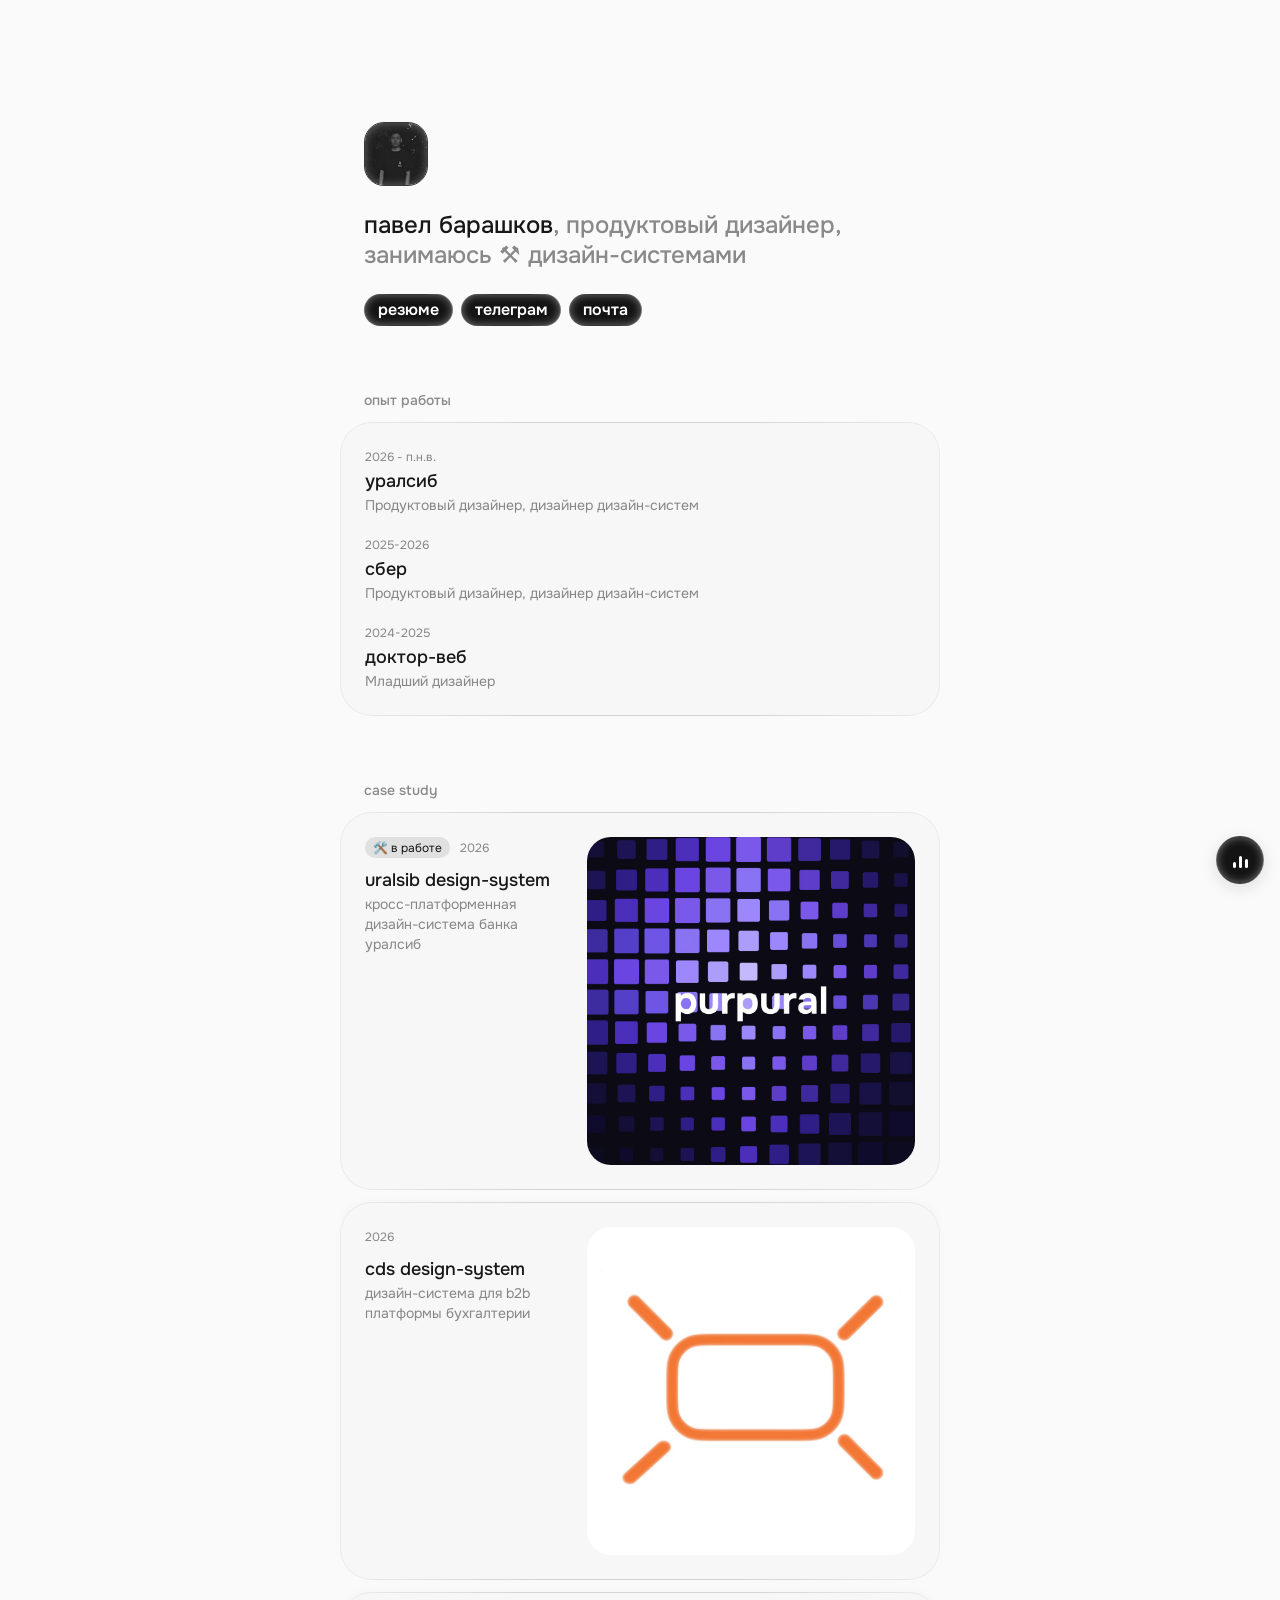
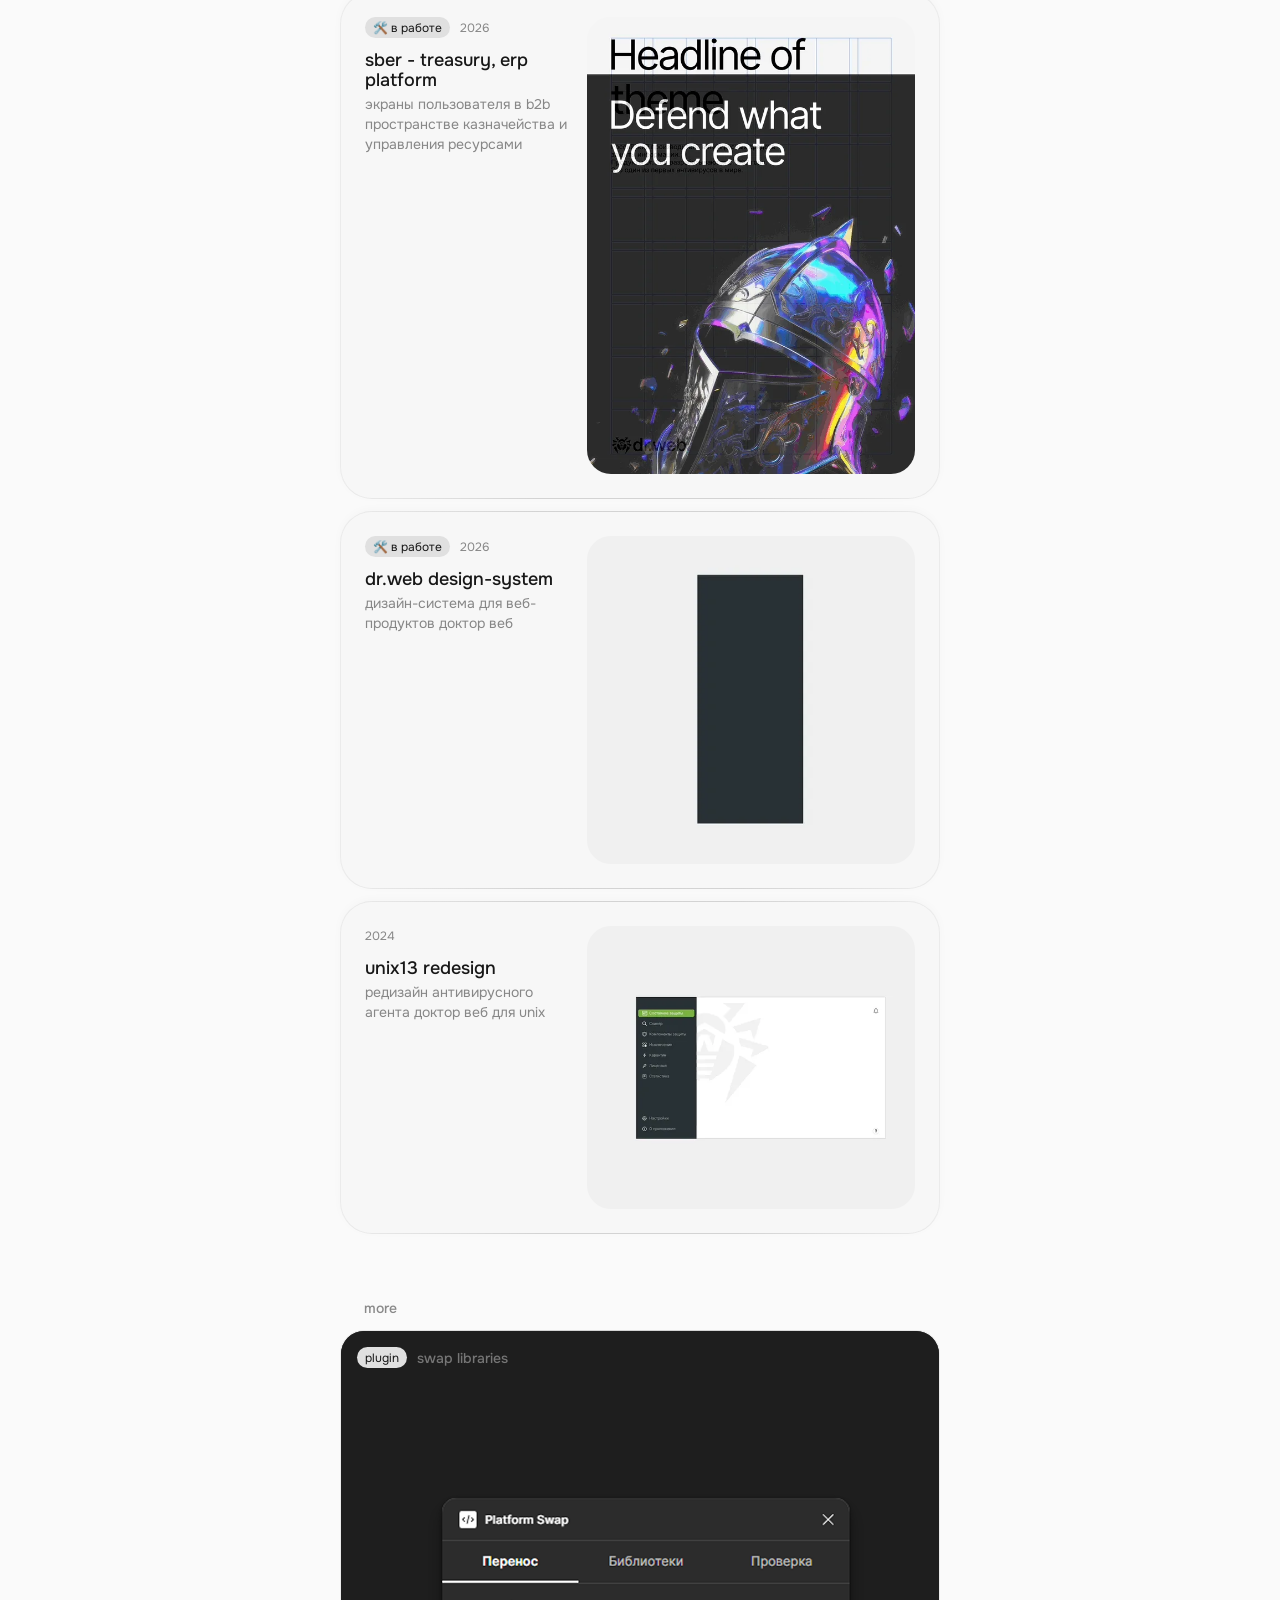
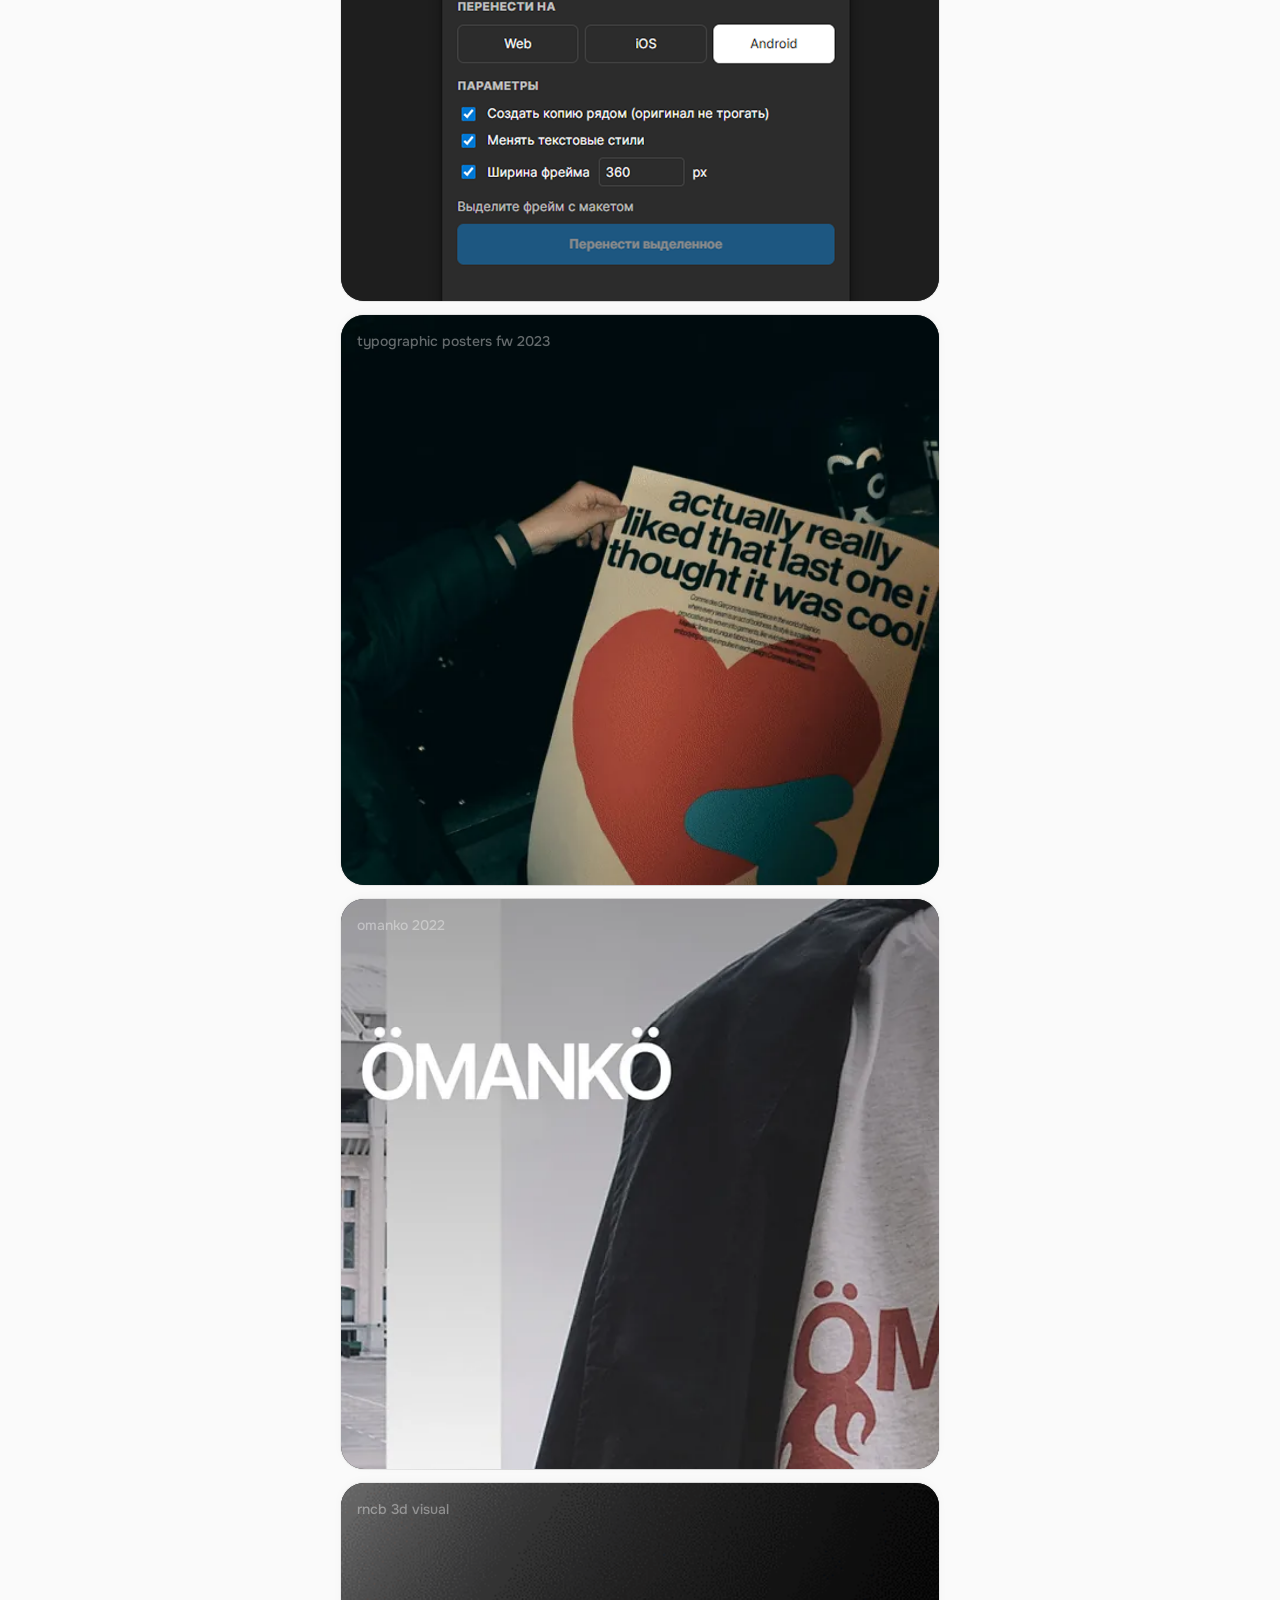
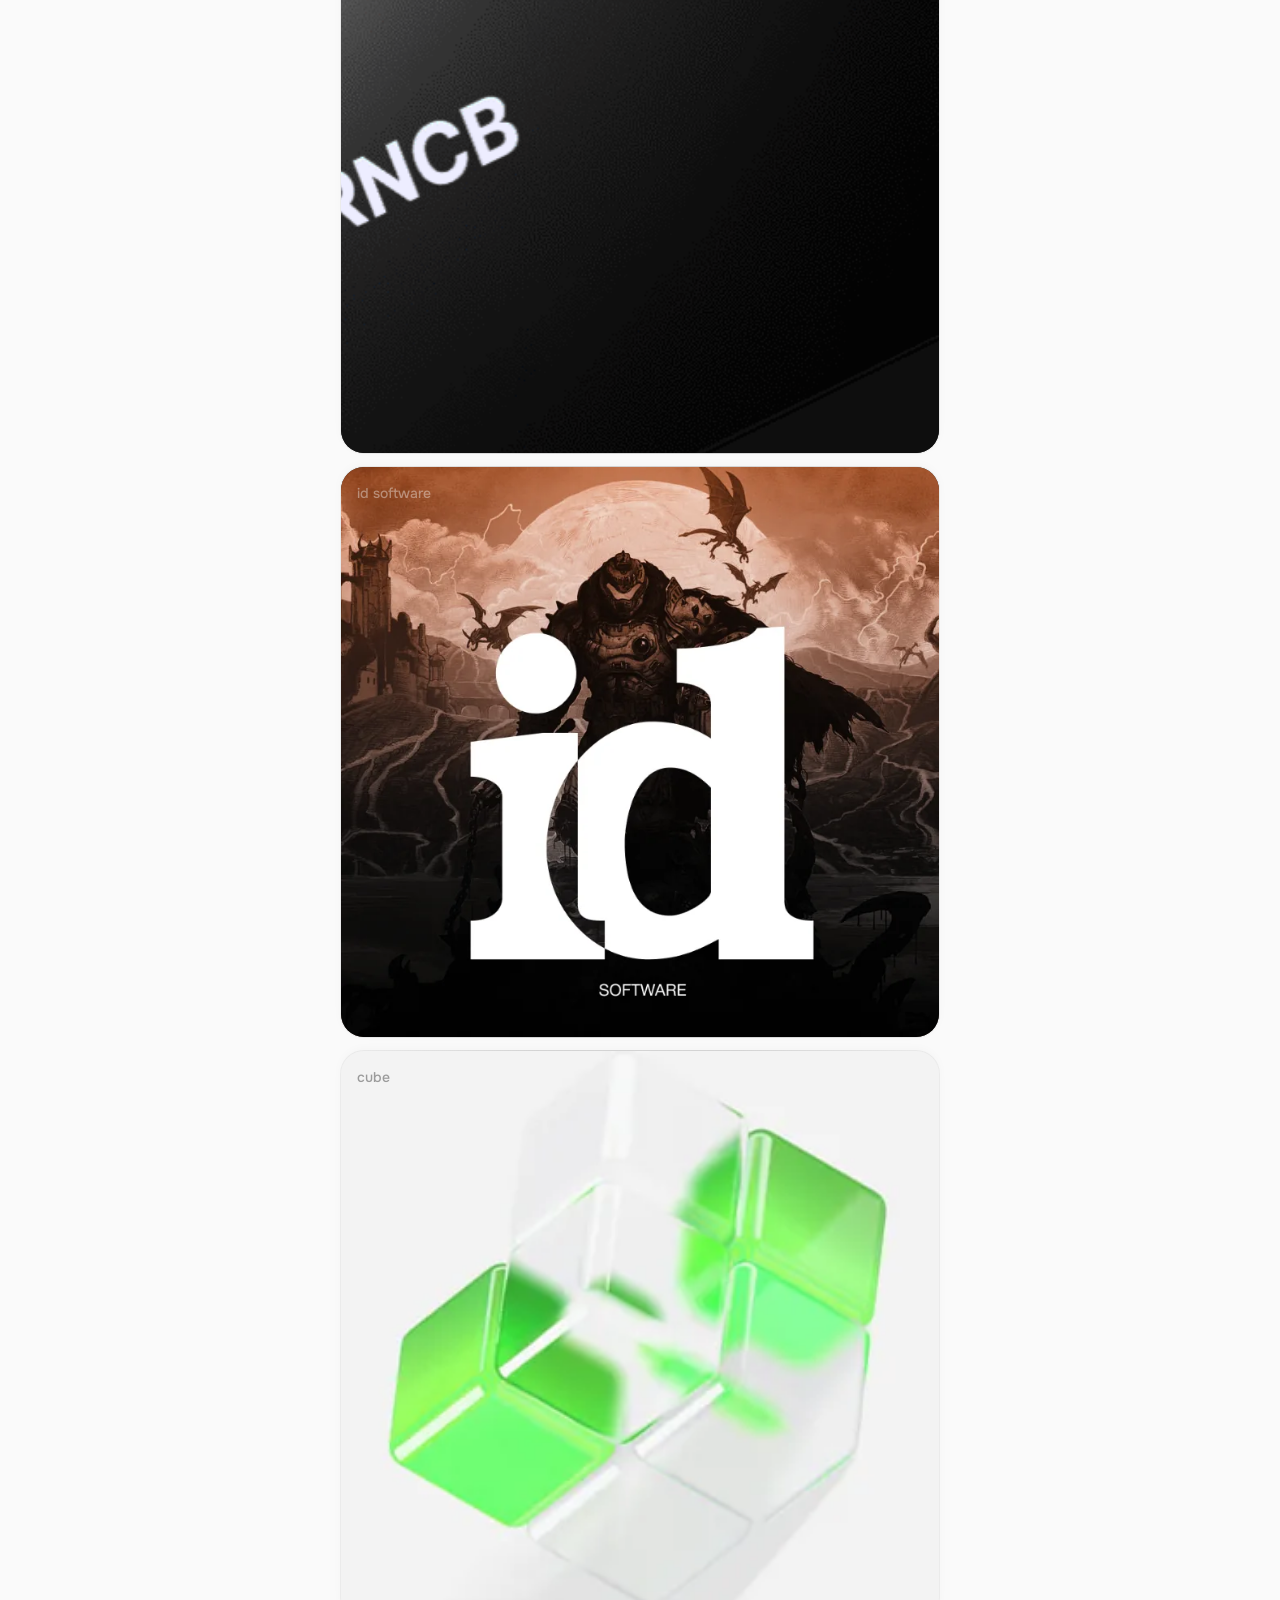
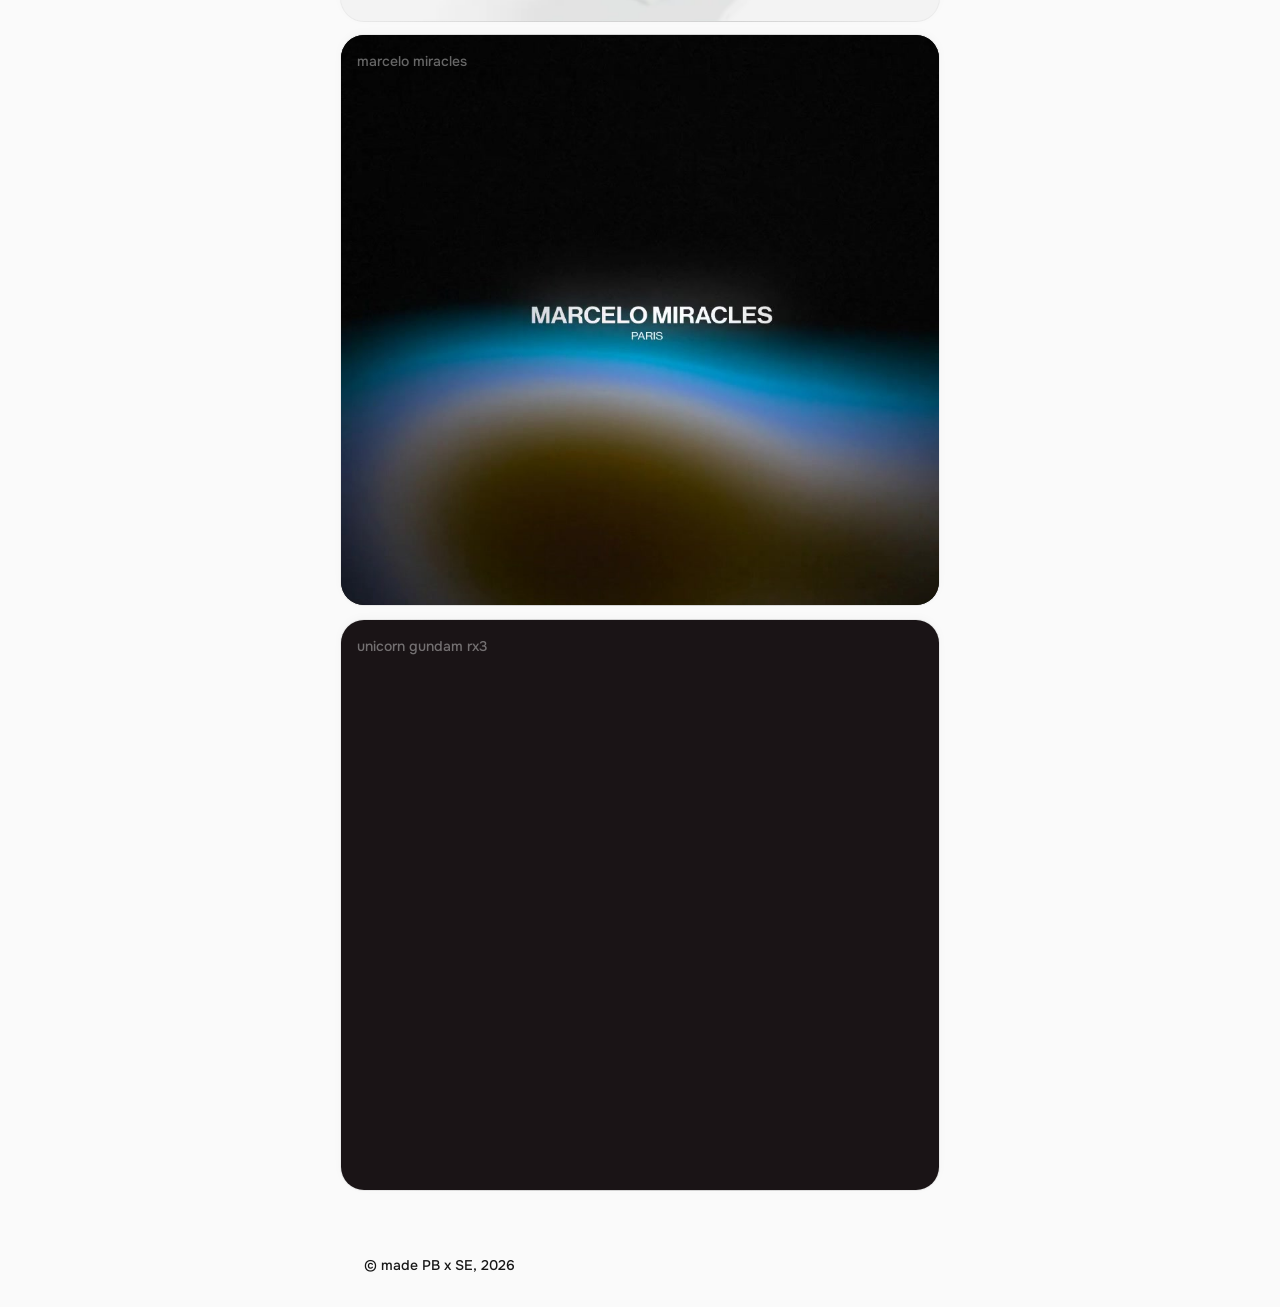
==== commit 6ac78db6: "Видео-обложка в карточке marcelo miracles Co-Authored-By: Claude Opus 5.5 <noreply@anthropic.com> Cl" ====
--- a/index.html
+++ b/index.html
@@ -129,7 +129,7 @@
     <div class="shot shot--rncb" style="--i: 3; --tone: #0d0d0d"><img src="images/more-rncb.gif" alt=""><p class="shot__title">rncb 3d visual</p></div>
     <div class="shot" style="--i: 4; --tone: #3a2a22"><img src="images/more-id-software.webp" alt="" loading="lazy" decoding="async"><p class="shot__title">id software</p></div>
     <div class="shot shot--light" style="--i: 5; --tone: #ececec"><video autoplay muted loop playsinline preload="metadata" poster="images/more-cube.webp"><source src="images/more-cube.mp4" type="video/mp4"></video><p class="shot__title">cube</p></div>
-    <div class="shot" style="--i: 6; --tone: #2a4fd6"><img src="images/more-marcelo.webp" alt="" loading="lazy" decoding="async"><p class="shot__title">marcelo miracles</p></div>
+    <div class="shot" style="--i: 6; --tone: #050505"><video autoplay muted loop playsinline preload="metadata" poster="images/more-marcelo-poster.jpg"><source src="images/more-marcelo.mp4" type="video/mp4"></video><p class="shot__title">marcelo miracles</p></div>
     <div class="shot" style="--i: 7; --tone: #1a1416"><img src="images/more-gundam.webp" alt="" loading="lazy" decoding="async"><p class="shot__title">unicorn gundam rx3</p></div>
   </section>
 
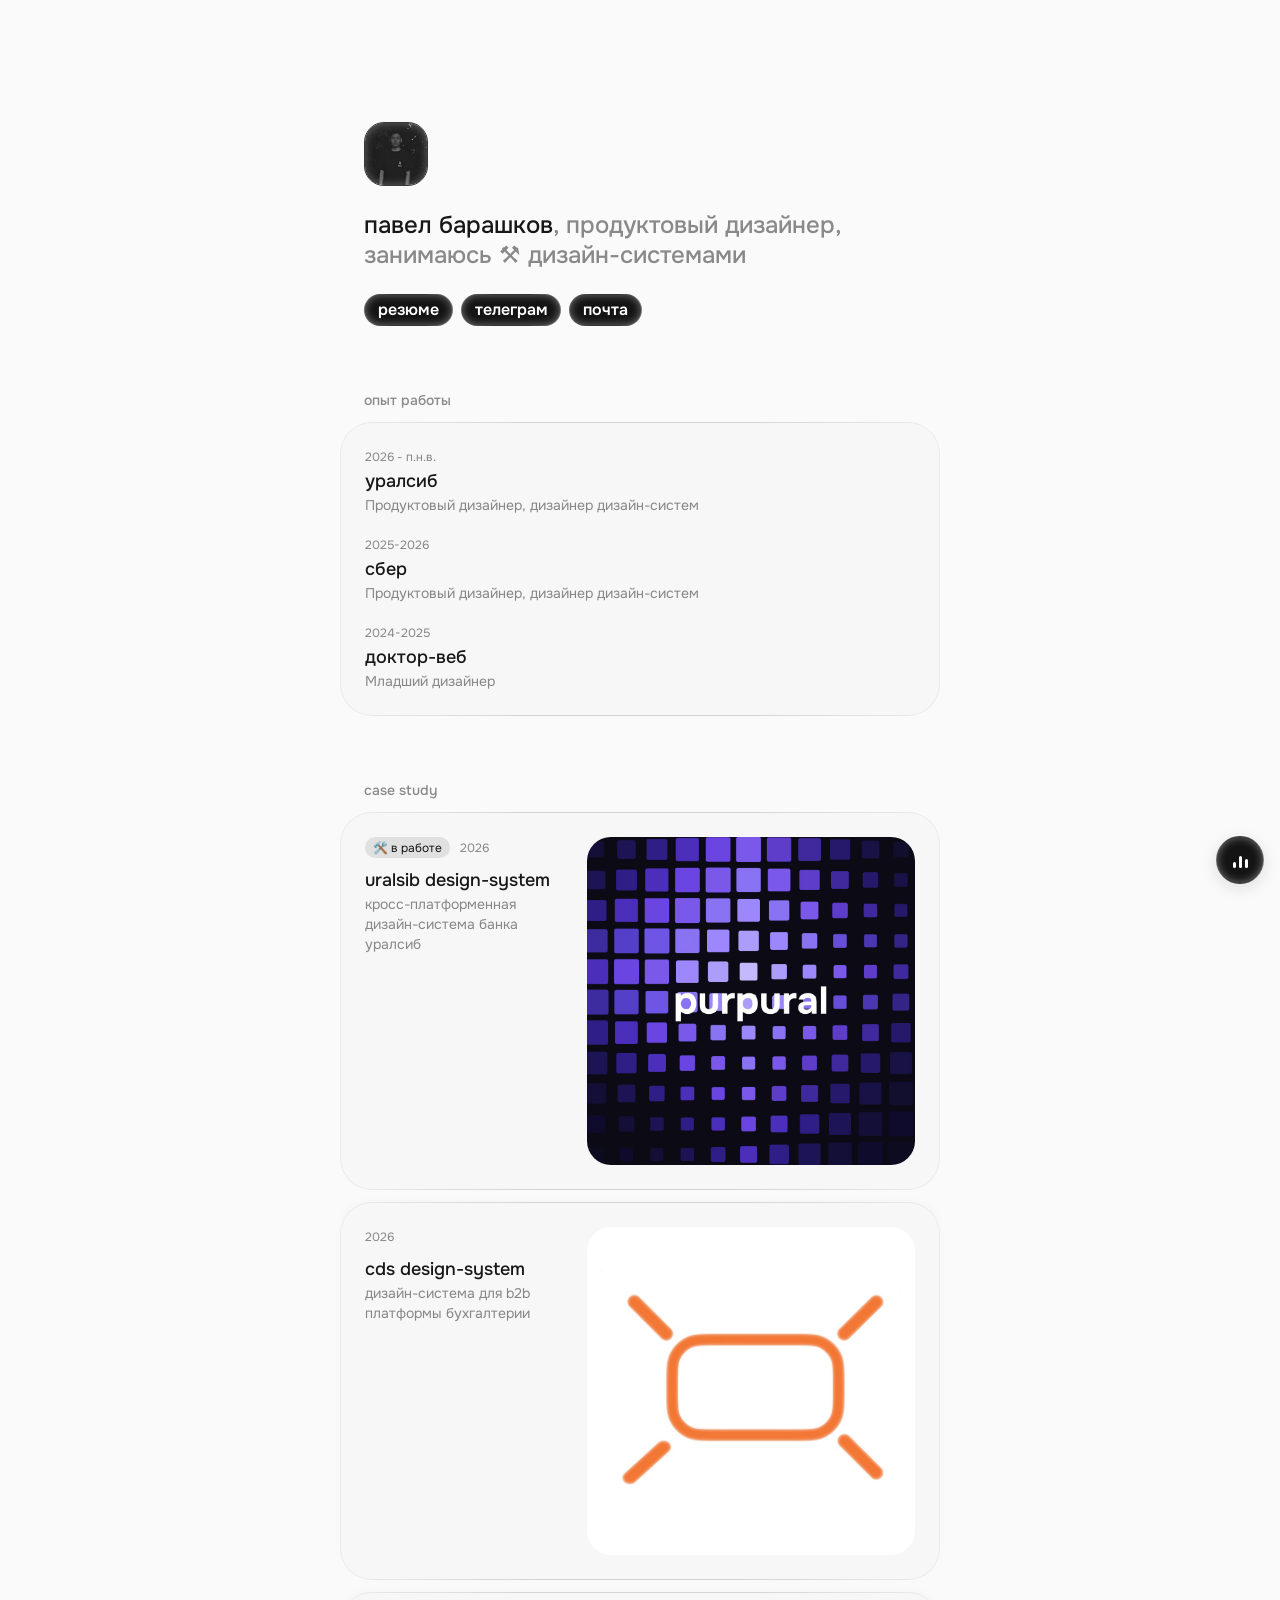
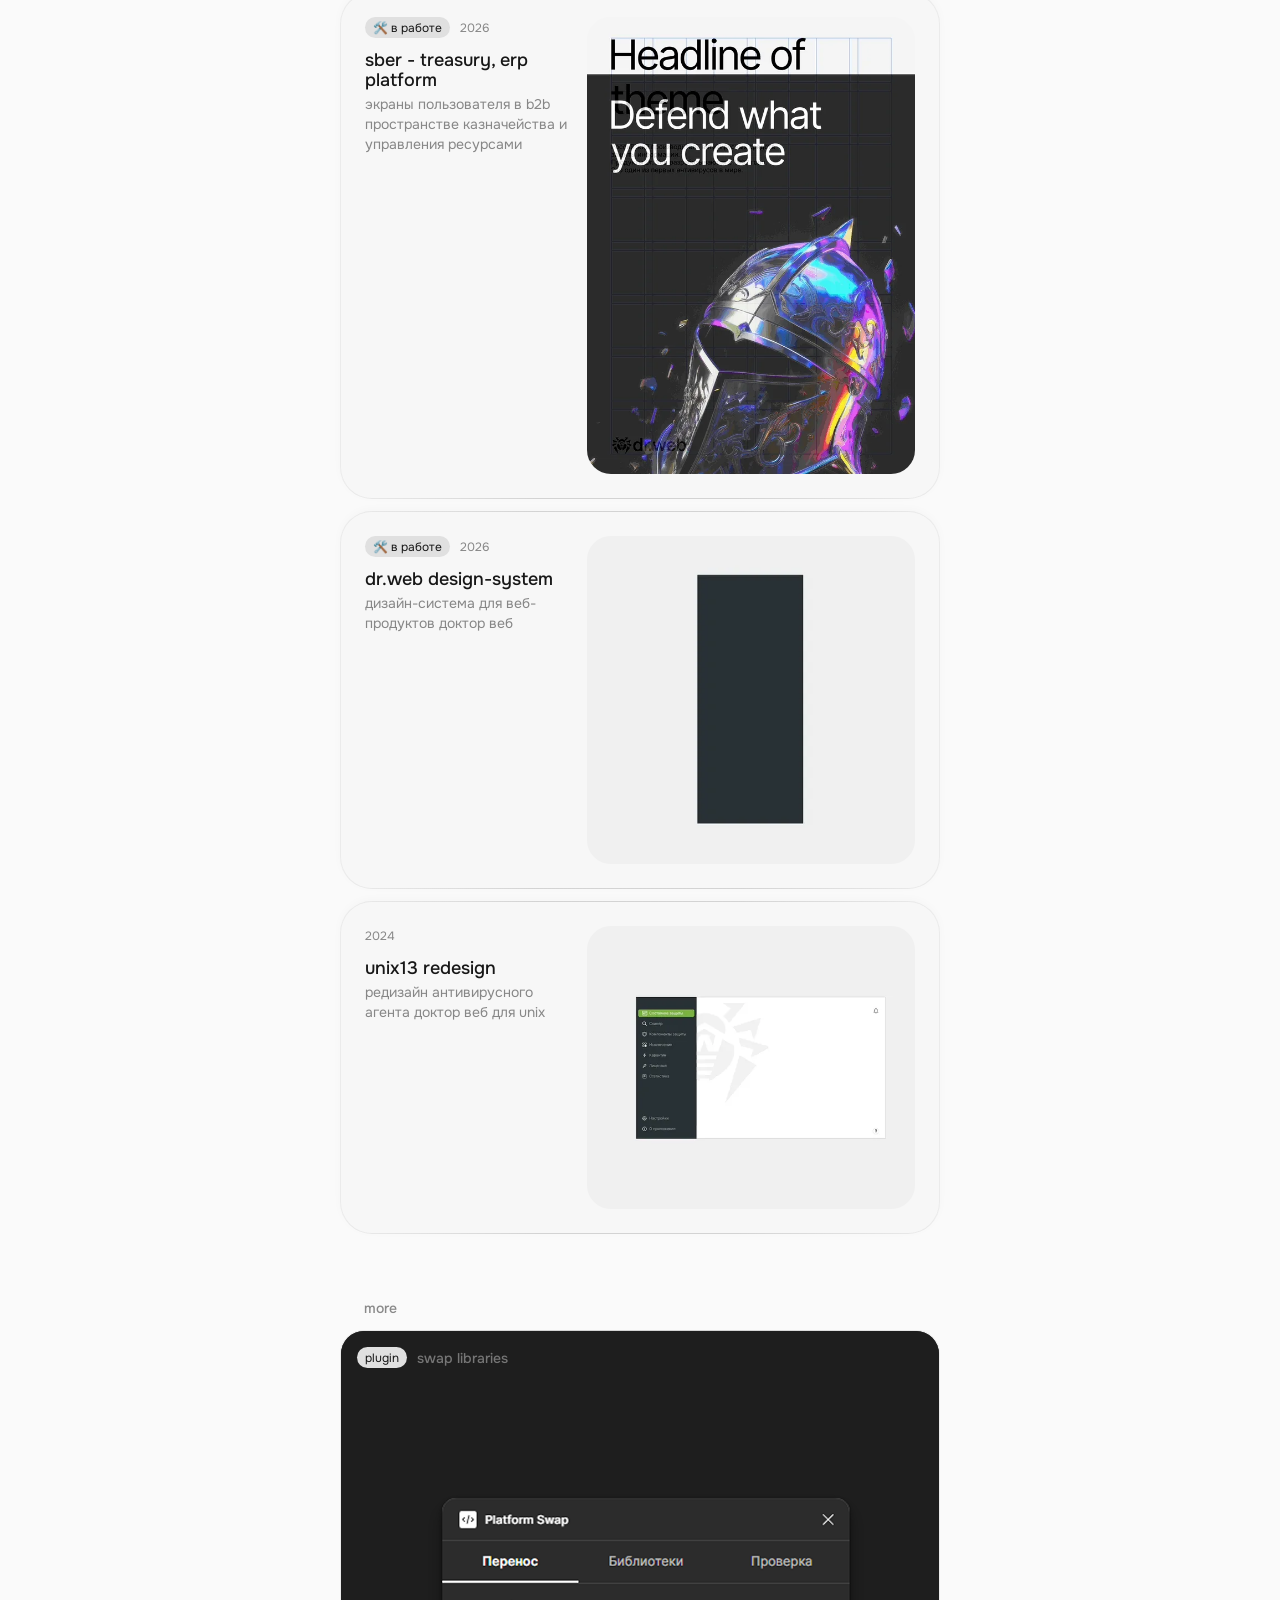
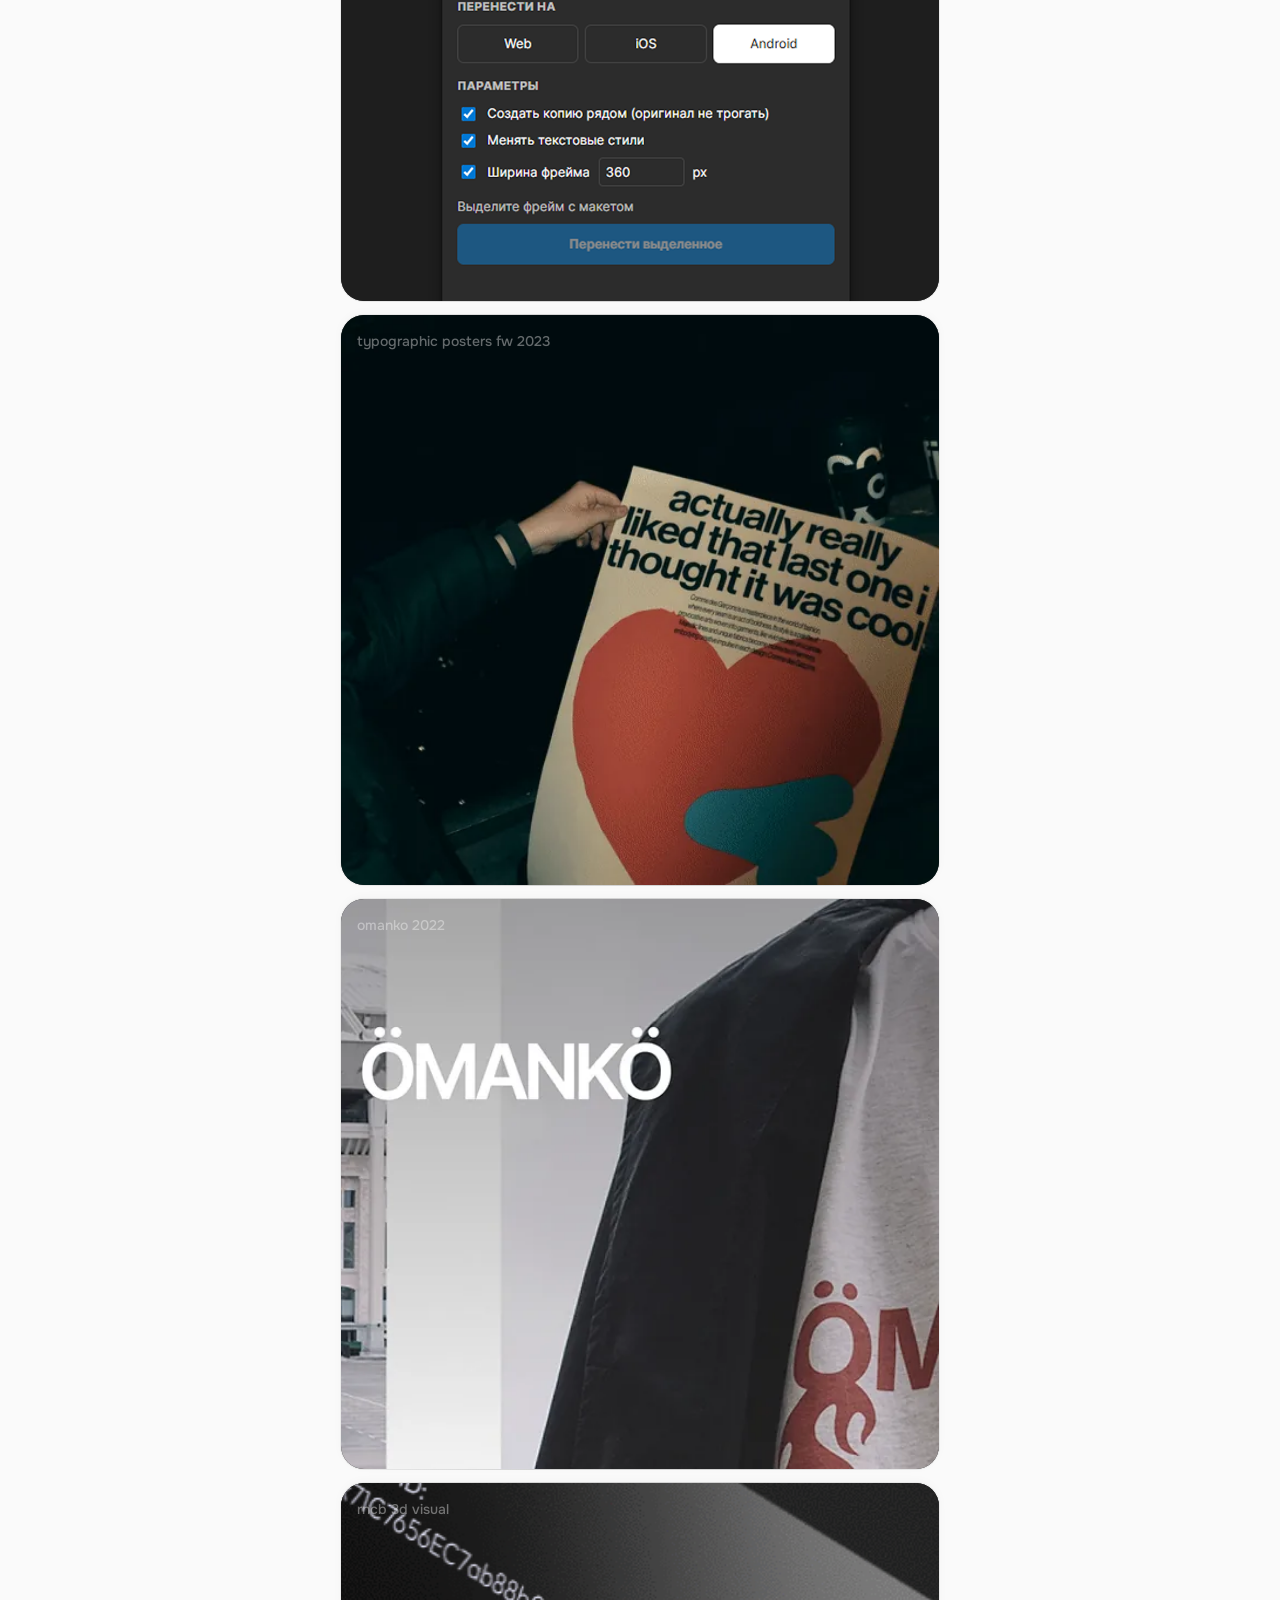
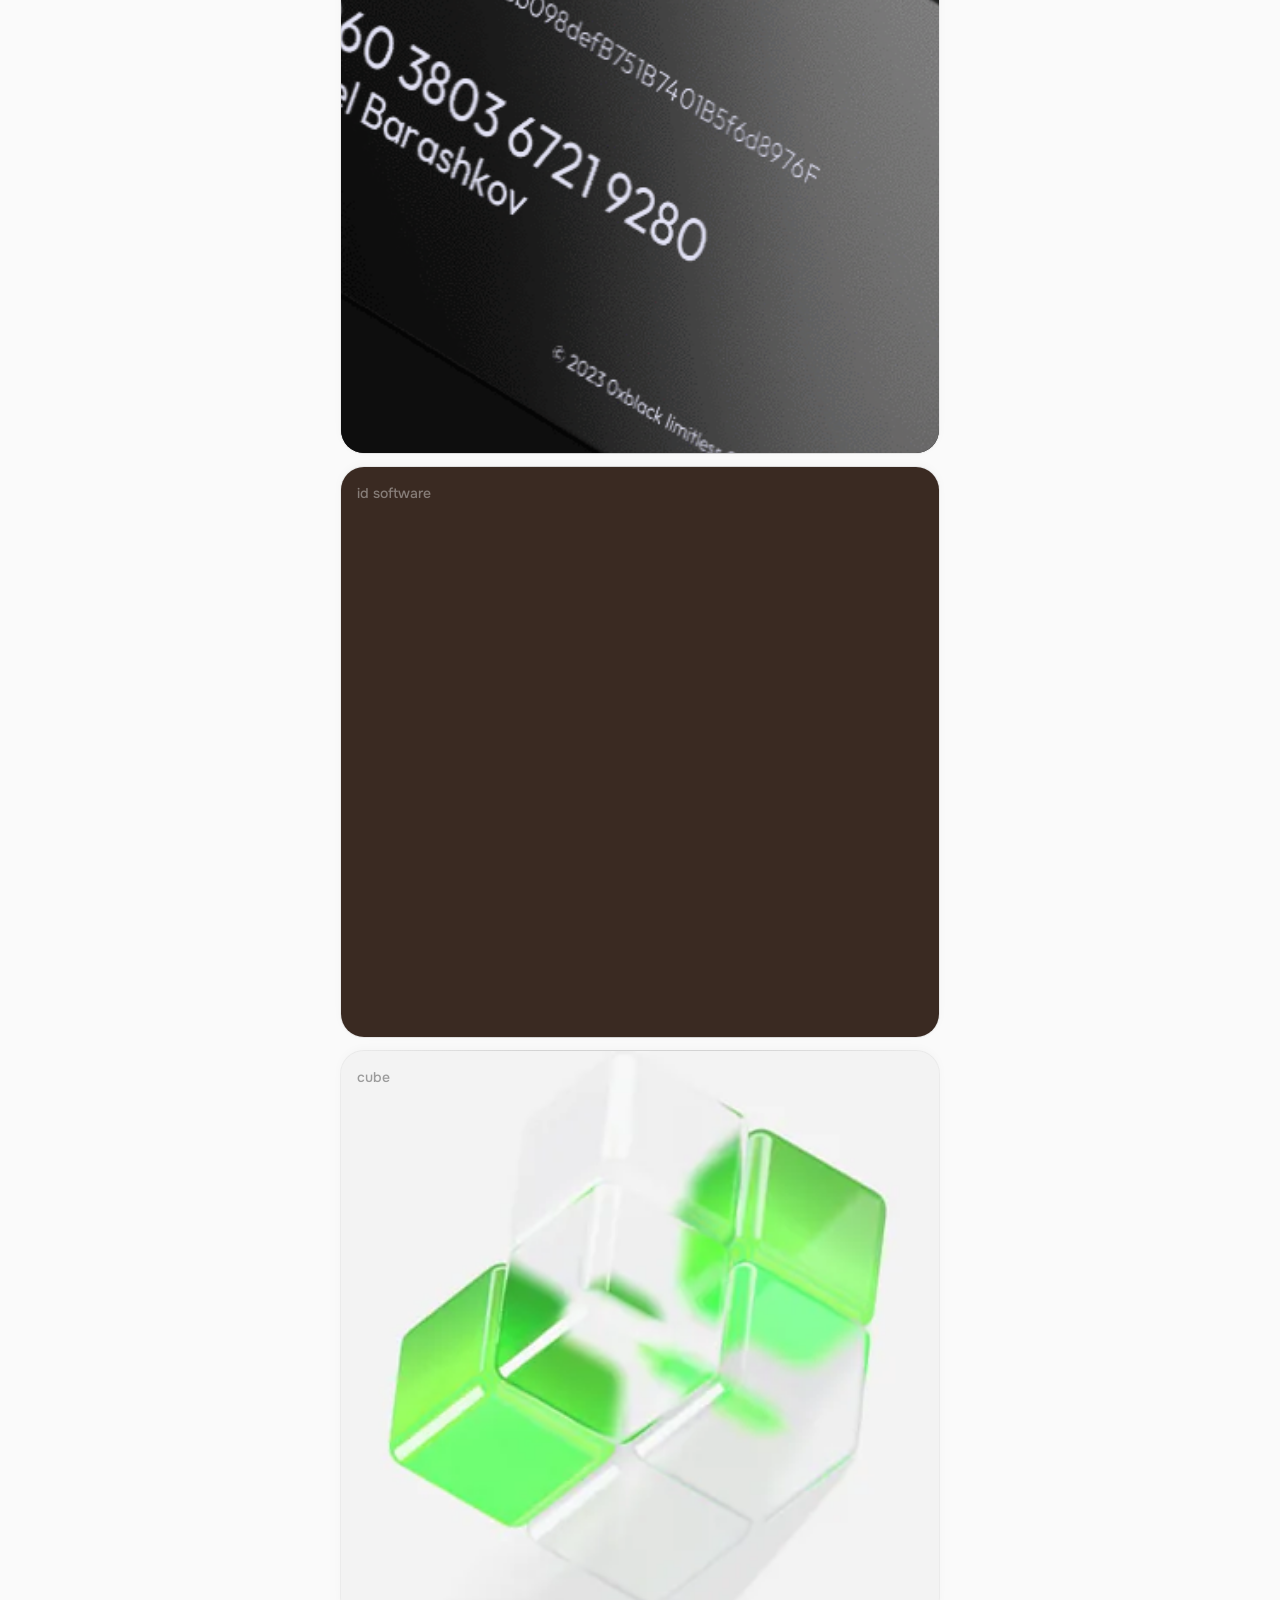
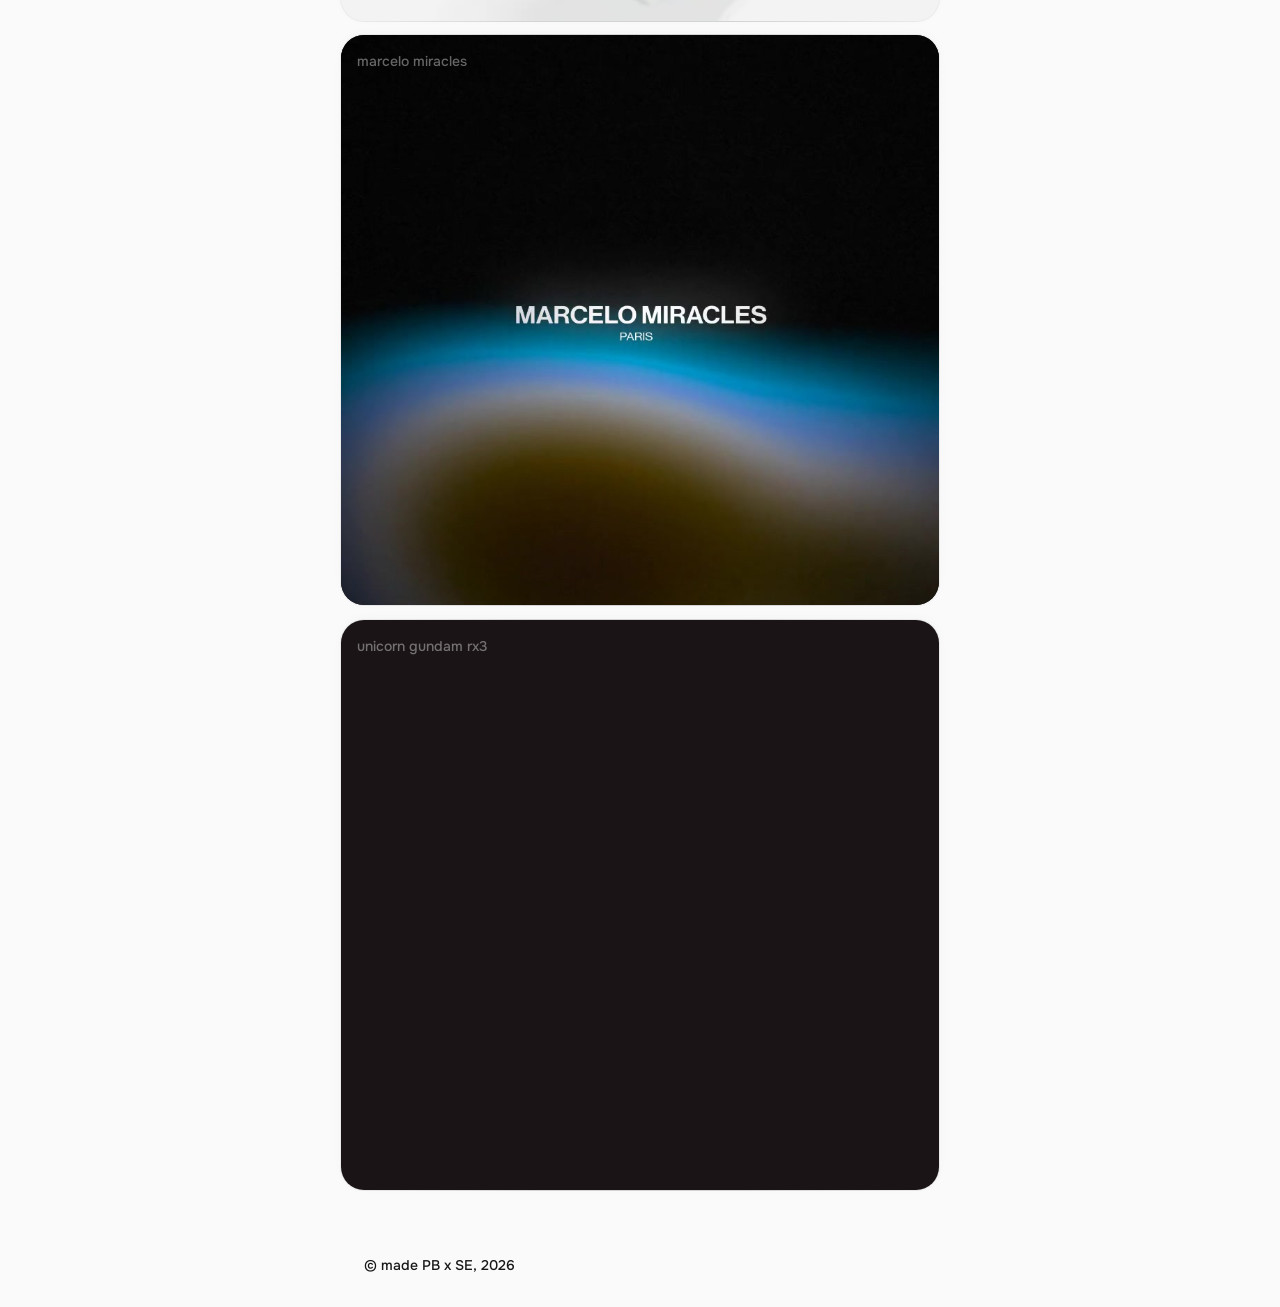
==== commit 5fa10f4c: "Видео marcelo miracles отцентрировано по надписи Co-Authored-By: Claude Opus 5.5 <noreply@anthropic." ====
--- a/index.html
+++ b/index.html
@@ -129,7 +129,7 @@
     <div class="shot shot--rncb" style="--i: 3; --tone: #0d0d0d"><img src="images/more-rncb.gif" alt=""><p class="shot__title">rncb 3d visual</p></div>
     <div class="shot" style="--i: 4; --tone: #3a2a22"><img src="images/more-id-software.webp" alt="" loading="lazy" decoding="async"><p class="shot__title">id software</p></div>
     <div class="shot shot--light" style="--i: 5; --tone: #ececec"><video autoplay muted loop playsinline preload="metadata" poster="images/more-cube.webp"><source src="images/more-cube.mp4" type="video/mp4"></video><p class="shot__title">cube</p></div>
-    <div class="shot" style="--i: 6; --tone: #050505"><video autoplay muted loop playsinline preload="metadata" poster="images/more-marcelo-poster.jpg"><source src="images/more-marcelo.mp4" type="video/mp4"></video><p class="shot__title">marcelo miracles</p></div>
+    <div class="shot" style="--i: 6; --tone: #050505"><video autoplay muted loop playsinline preload="metadata" poster="images/more-marcelo-poster.jpg?v=2"><source src="images/more-marcelo.mp4?v=2" type="video/mp4"></video><p class="shot__title">marcelo miracles</p></div>
     <div class="shot" style="--i: 7; --tone: #1a1416"><img src="images/more-gundam.webp" alt="" loading="lazy" decoding="async"><p class="shot__title">unicorn gundam rx3</p></div>
   </section>
 
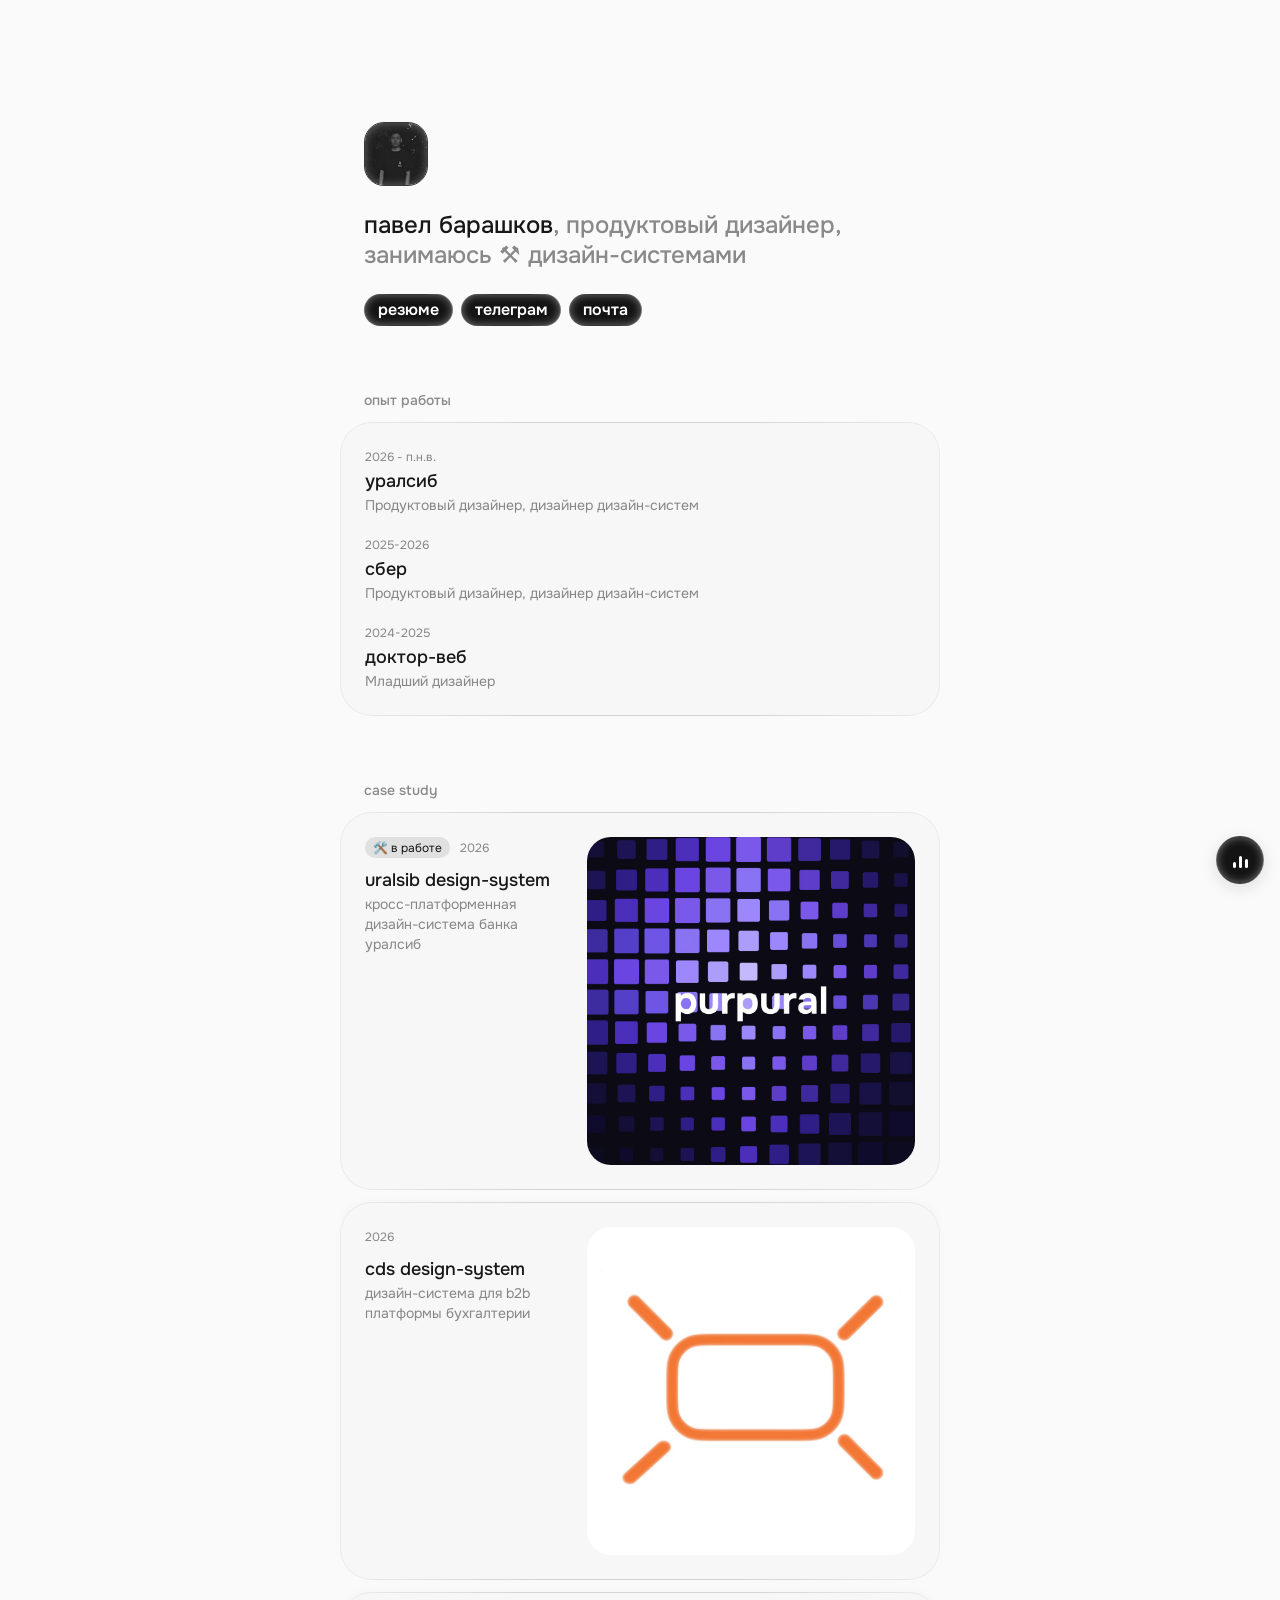
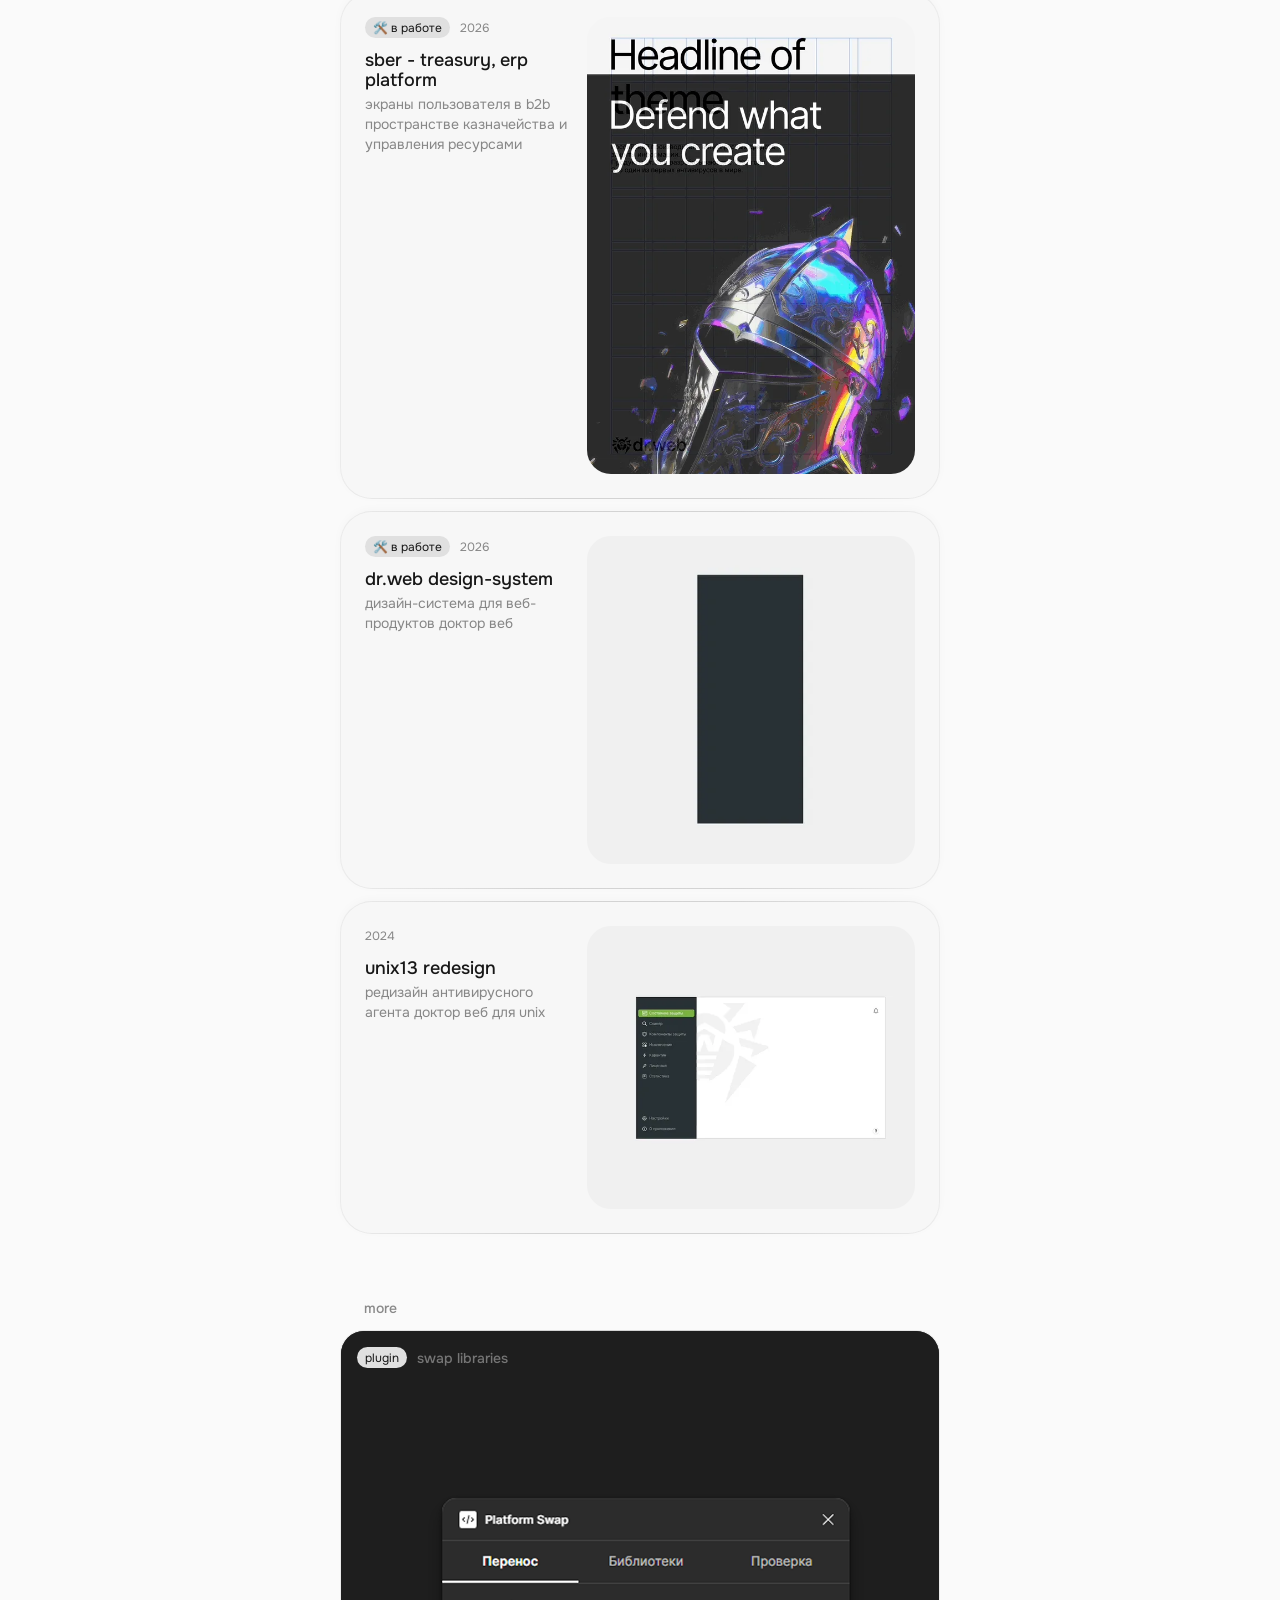
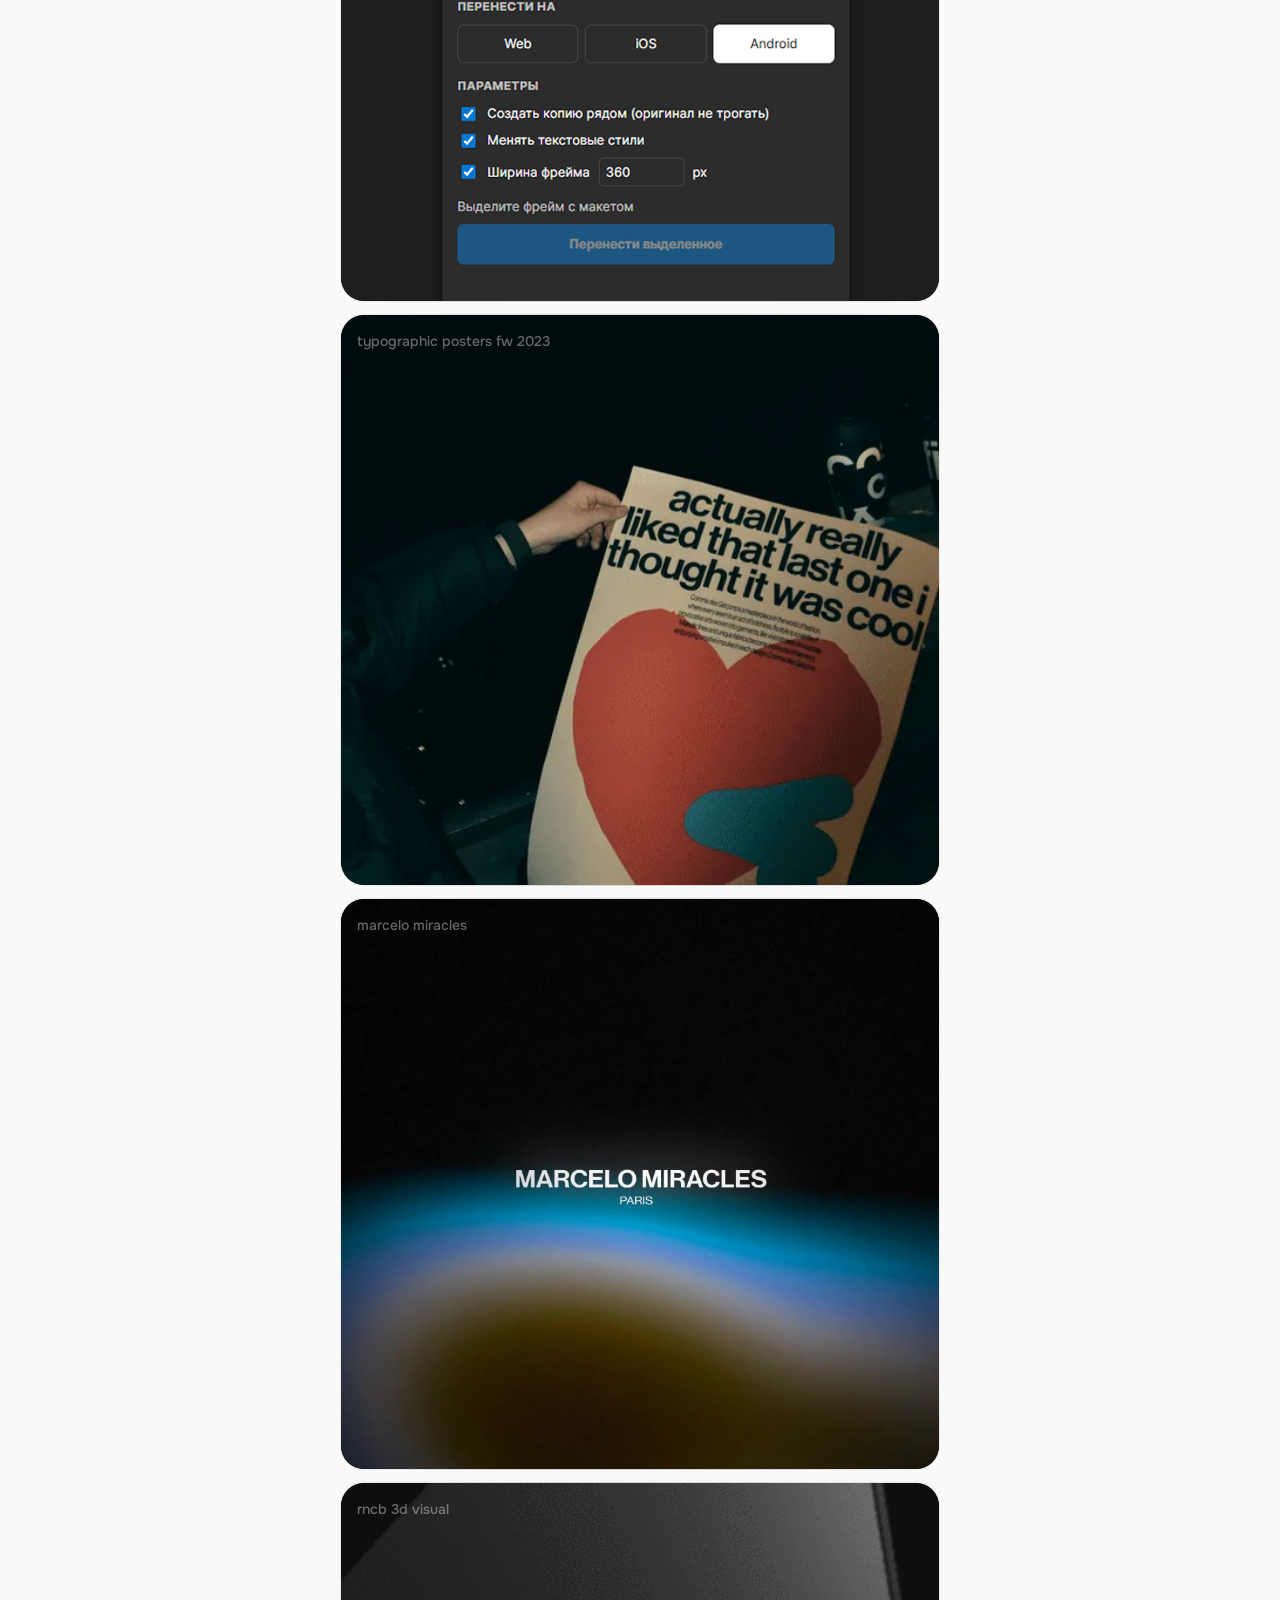
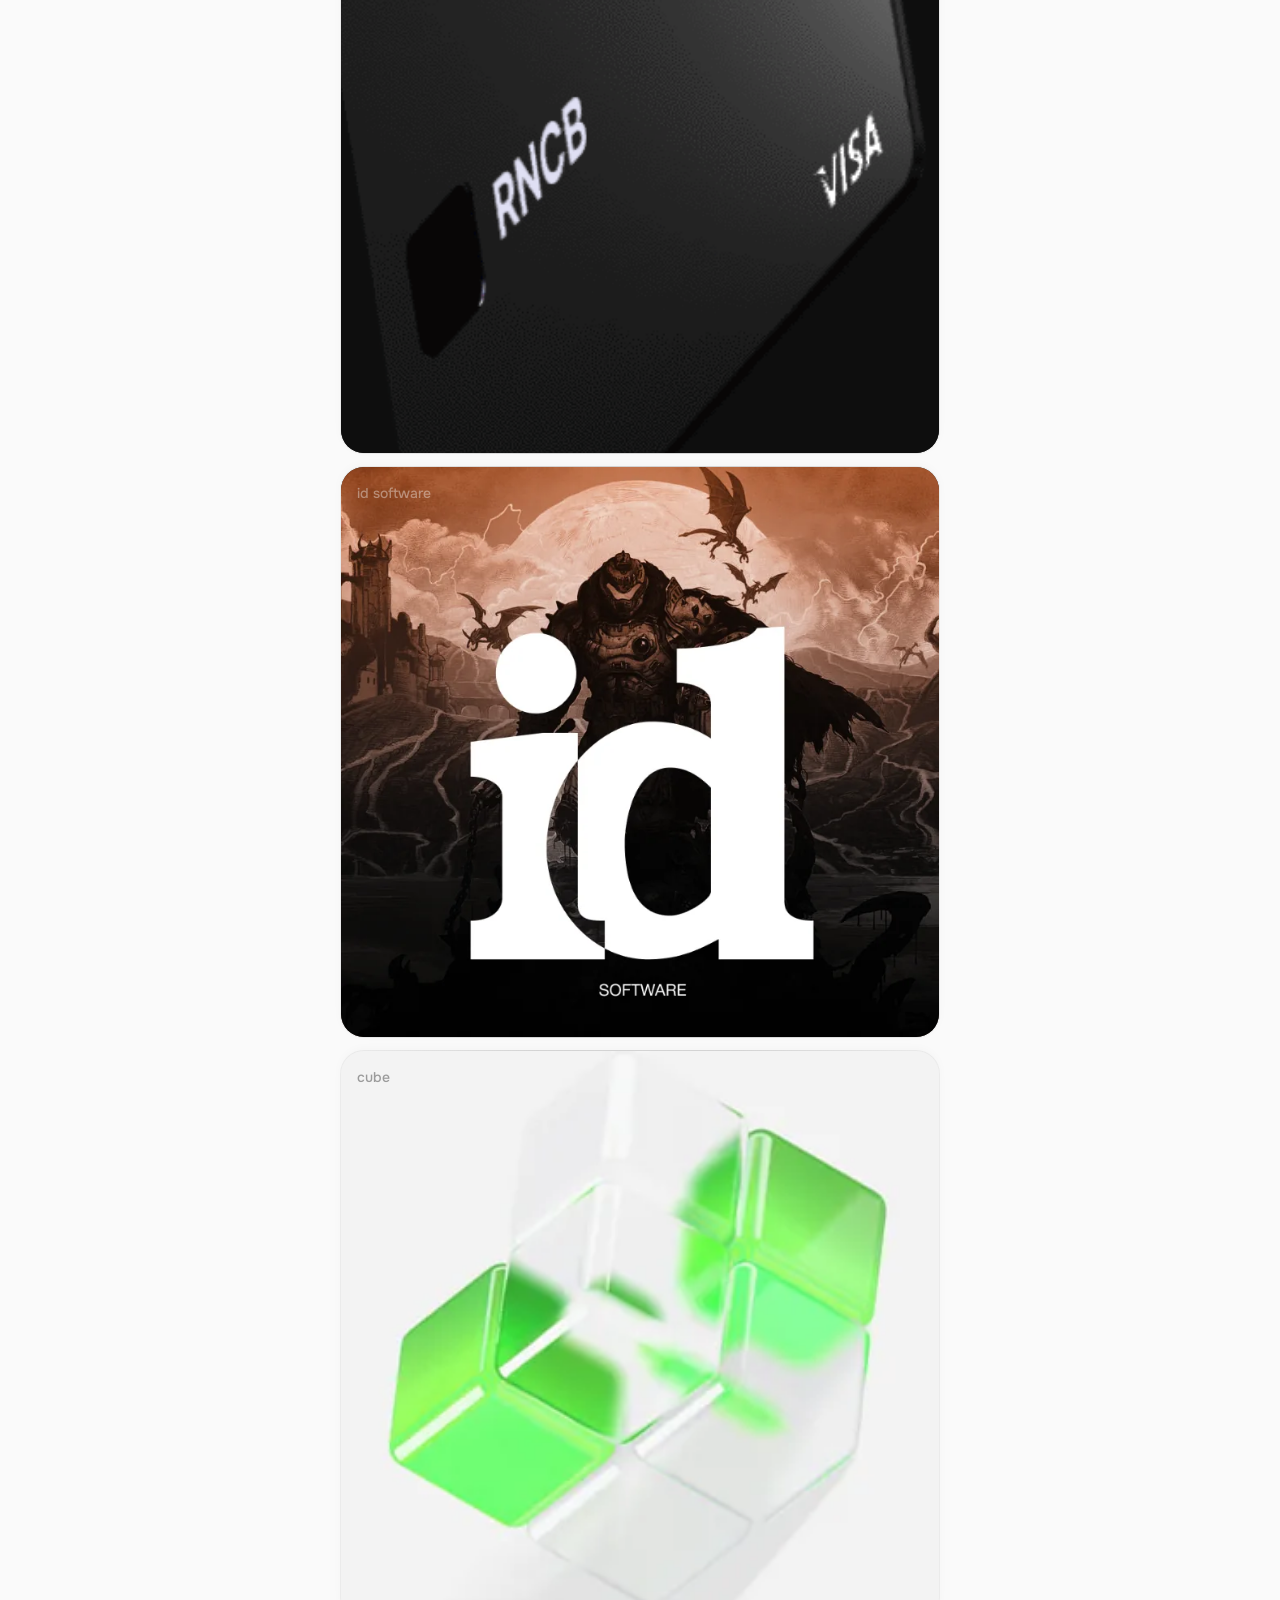
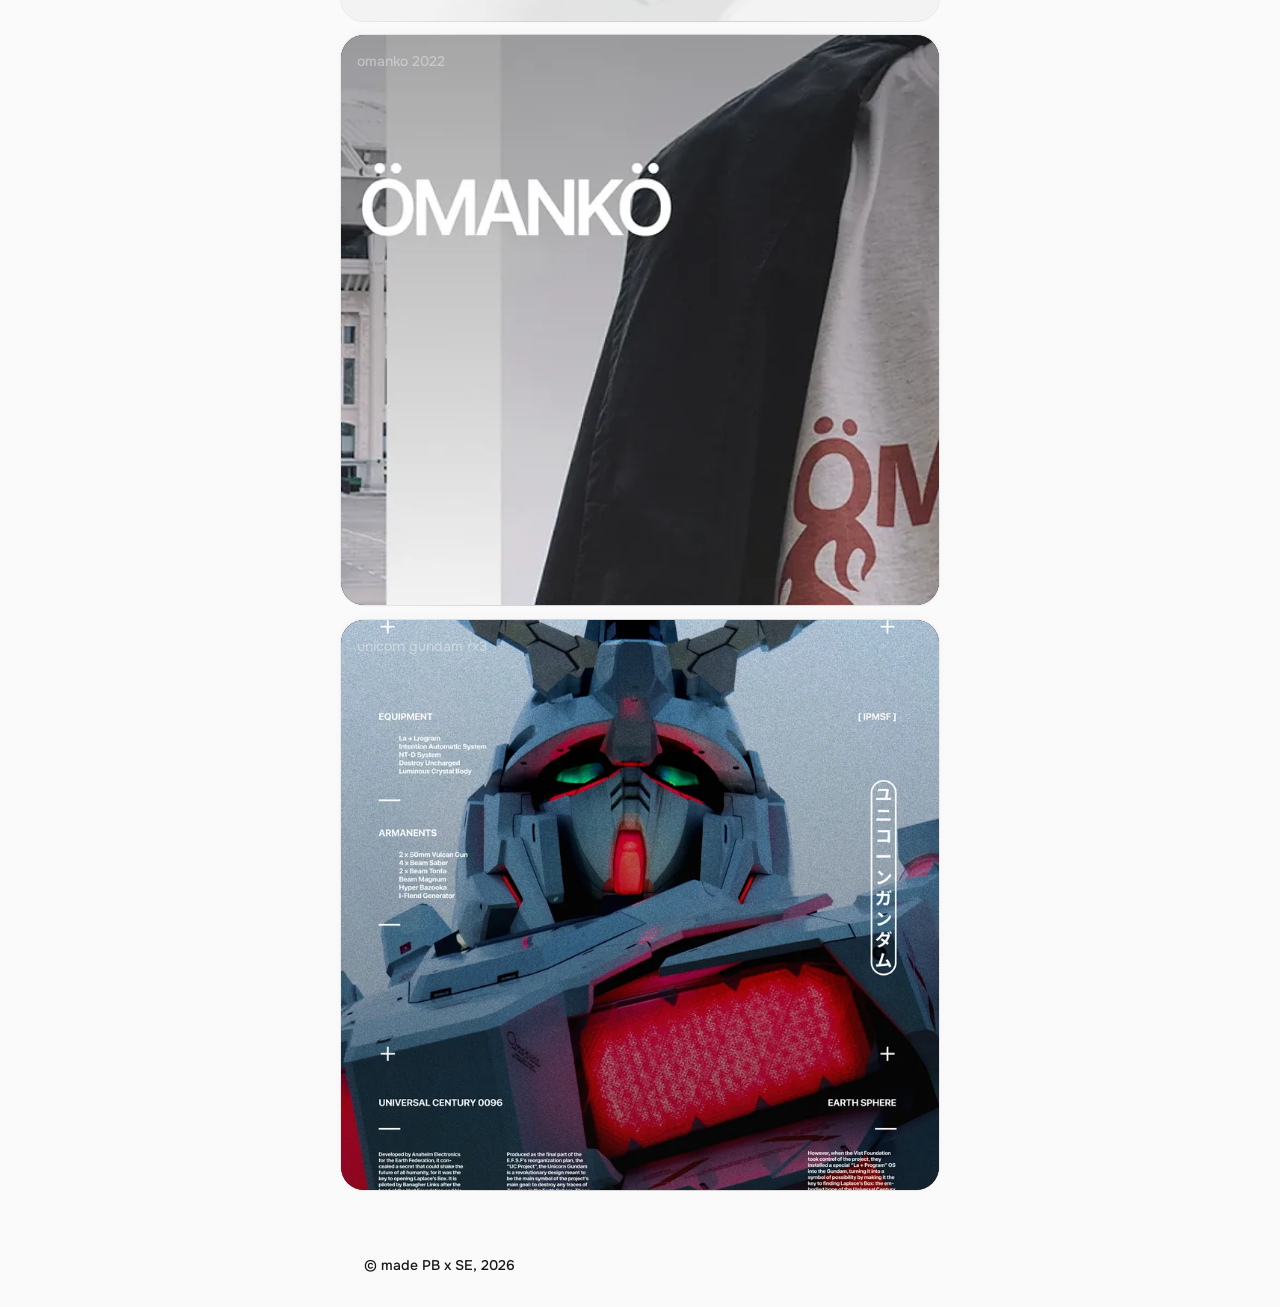
==== commit 8b8337f8: "Поменял местами карточки marcelo miracles и omanko Co-Authored-By: Claude Opus 5.5 <noreply@anthropi" ====
--- a/index.html
+++ b/index.html
@@ -125,11 +125,11 @@
 
     <div class="shot" style="--i: 0; --tone: #1e1e1e"><img src="images/more-swap-libraries.png" alt="Плагин Platform Swap для Figma" loading="lazy" decoding="async"><div class="shot__meta"><span class="chip">plugin</span><p class="shot__title">swap libraries</p></div></div>
     <div class="shot" style="--i: 1; --tone: #1d1f22"><video autoplay muted loop playsinline preload="metadata" poster="images/more-posters.webp"><source src="images/more-posters.mp4" type="video/mp4"></video><p class="shot__title">typographic posters fw 2023</p></div>
-    <div class="shot" style="--i: 2; --tone: #2b2b2b"><img src="images/more-omanko.webp" alt="" loading="lazy" decoding="async"><p class="shot__title">omanko 2022</p></div>
+    <div class="shot" style="--i: 2; --tone: #050505"><video autoplay muted loop playsinline preload="metadata" poster="images/more-marcelo-poster.jpg?v=2"><source src="images/more-marcelo.mp4?v=2" type="video/mp4"></video><p class="shot__title">marcelo miracles</p></div>
     <div class="shot shot--rncb" style="--i: 3; --tone: #0d0d0d"><img src="images/more-rncb.gif" alt=""><p class="shot__title">rncb 3d visual</p></div>
     <div class="shot" style="--i: 4; --tone: #3a2a22"><img src="images/more-id-software.webp" alt="" loading="lazy" decoding="async"><p class="shot__title">id software</p></div>
     <div class="shot shot--light" style="--i: 5; --tone: #ececec"><video autoplay muted loop playsinline preload="metadata" poster="images/more-cube.webp"><source src="images/more-cube.mp4" type="video/mp4"></video><p class="shot__title">cube</p></div>
-    <div class="shot" style="--i: 6; --tone: #050505"><video autoplay muted loop playsinline preload="metadata" poster="images/more-marcelo-poster.jpg?v=2"><source src="images/more-marcelo.mp4?v=2" type="video/mp4"></video><p class="shot__title">marcelo miracles</p></div>
+    <div class="shot" style="--i: 6; --tone: #2b2b2b"><img src="images/more-omanko.webp" alt="" loading="lazy" decoding="async"><p class="shot__title">omanko 2022</p></div>
     <div class="shot" style="--i: 7; --tone: #1a1416"><img src="images/more-gundam.webp" alt="" loading="lazy" decoding="async"><p class="shot__title">unicorn gundam rx3</p></div>
   </section>
 
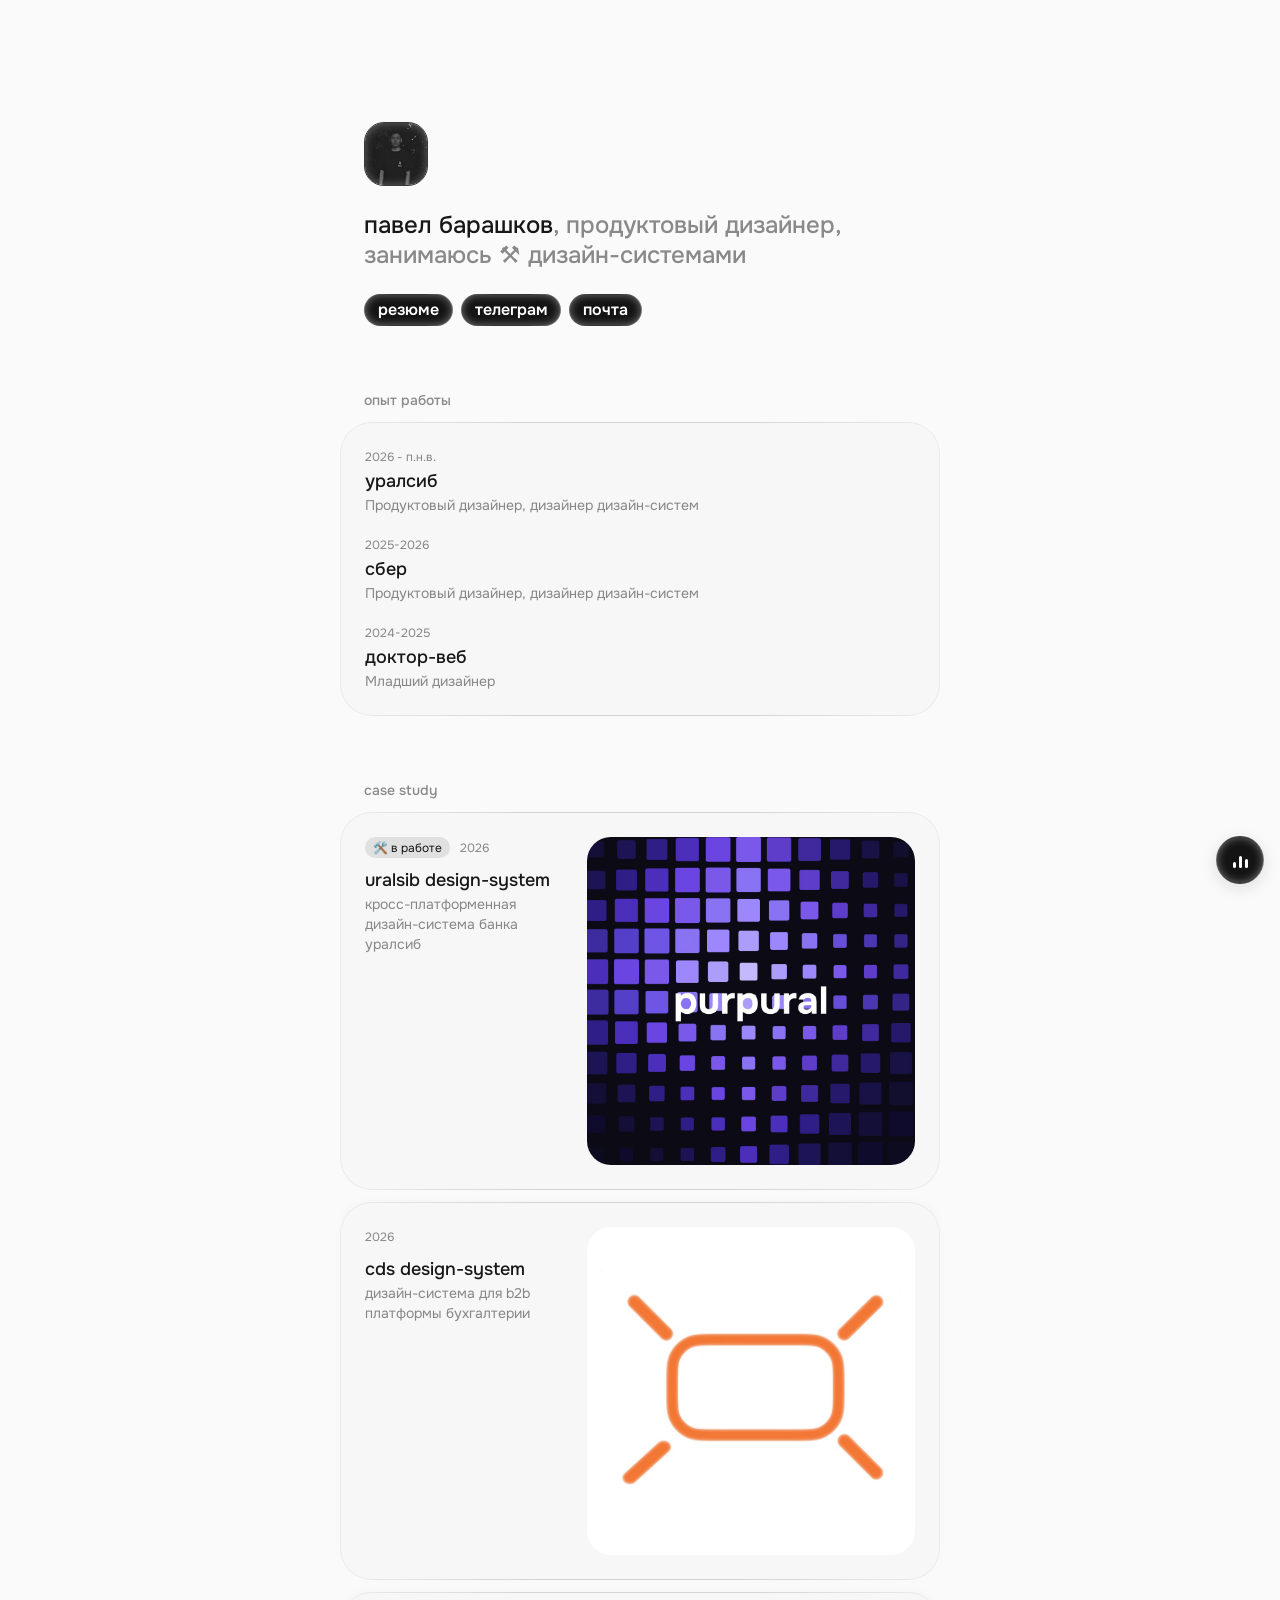
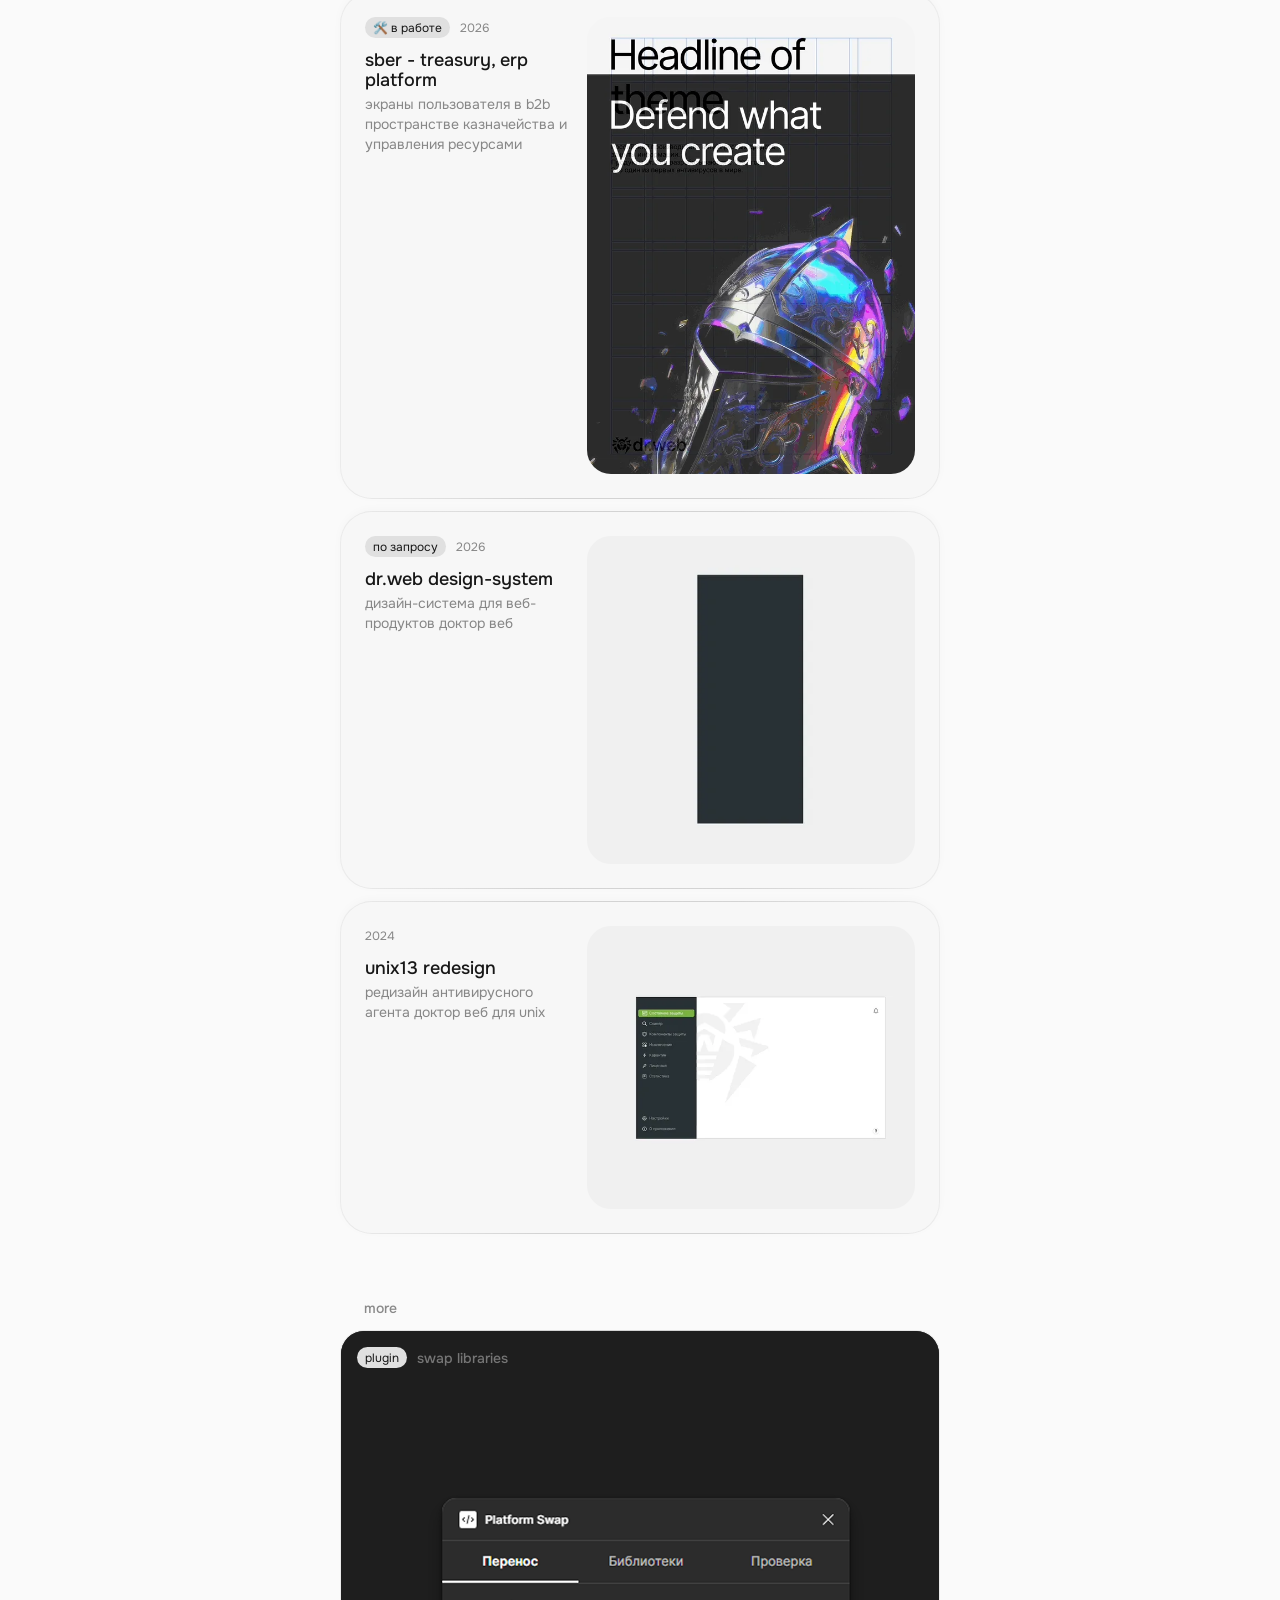
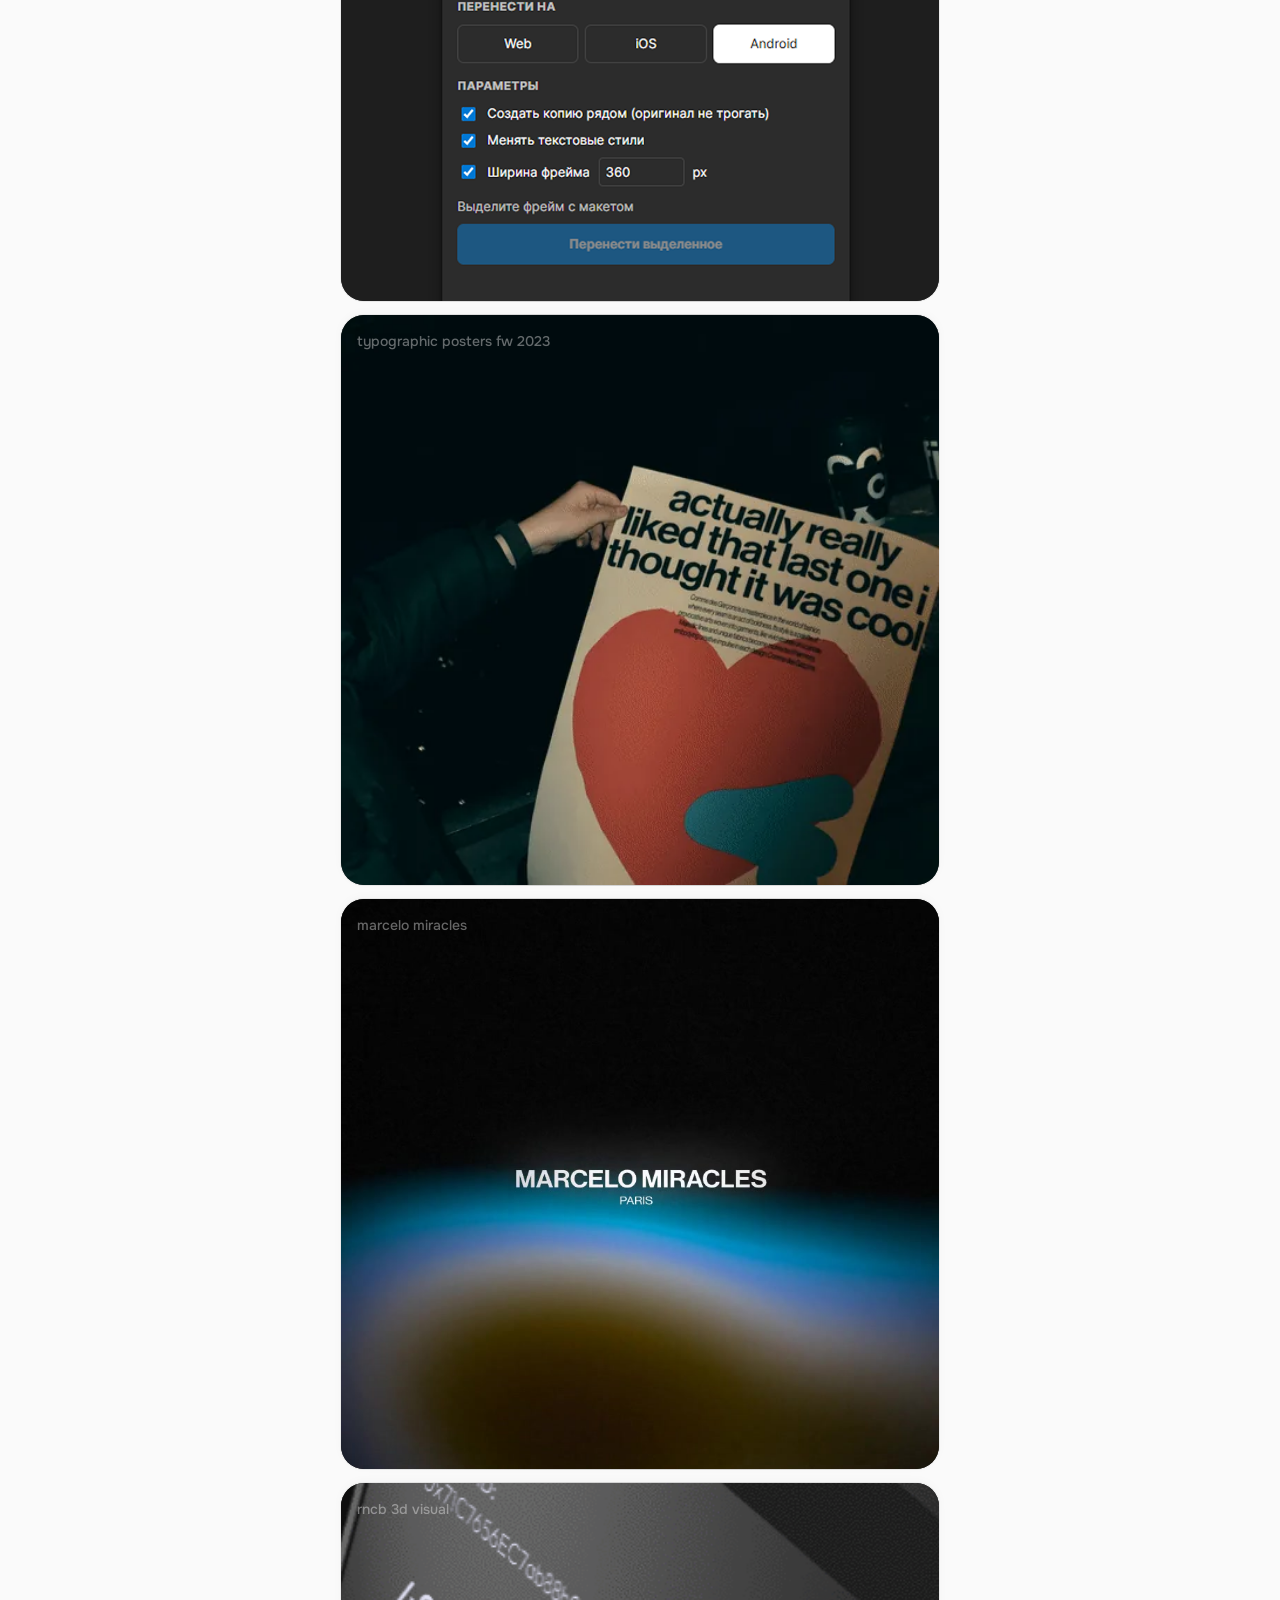
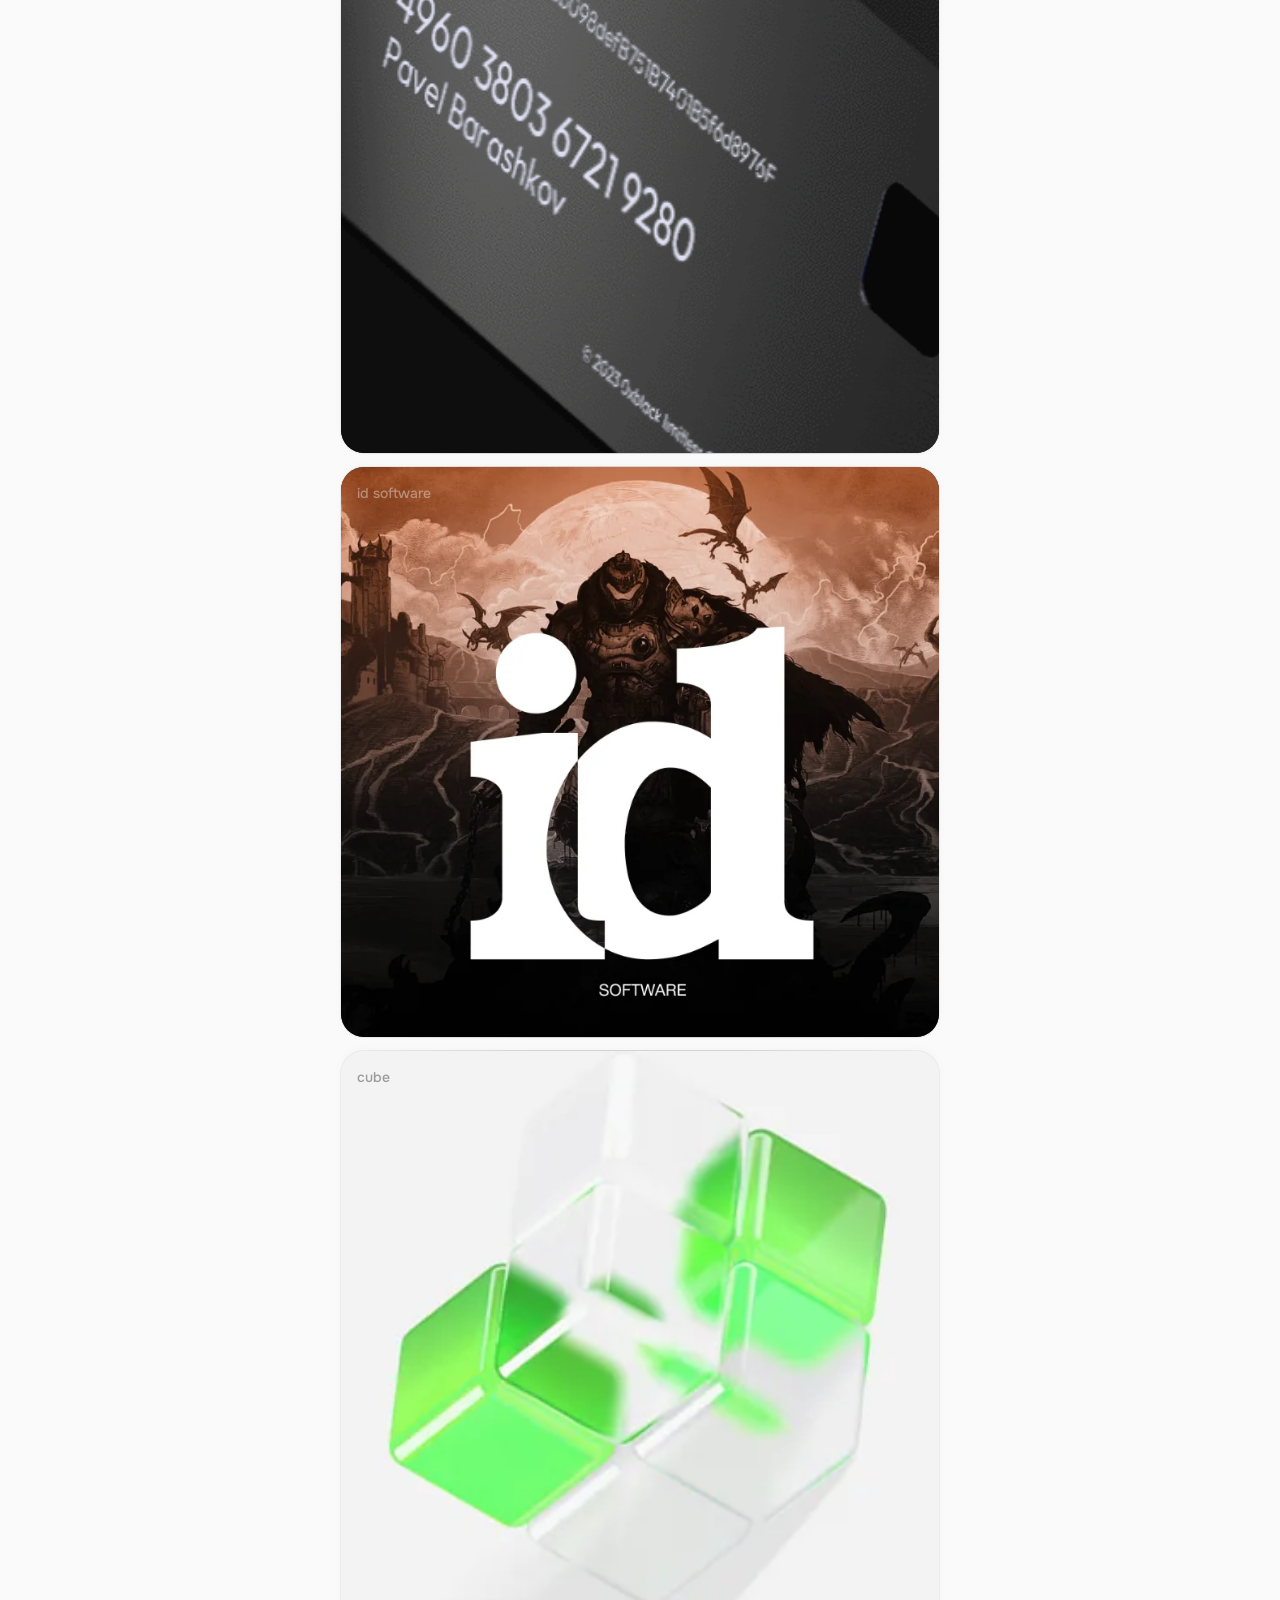
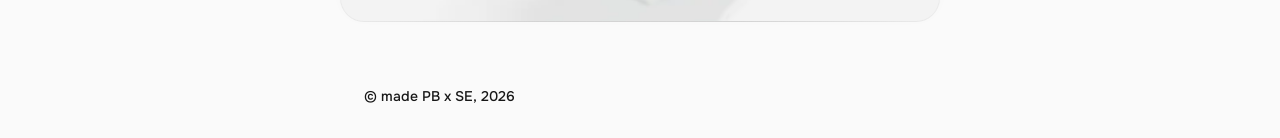
==== commit 1abbe25a: "Убрал omanko и unicorn gundam из more, у dr.web бейдж «по запросу» Co-Authored-By: Claude Opus 5.5 <" ====
--- a/index.html
+++ b/index.html
@@ -95,7 +95,7 @@
     <div class="card" style="--i: 3">
       <article class="case">
         <div class="case__text">
-          <div class="case__meta"><span class="chip">🛠️ в работе</span><span class="case__year">2026</span></div>
+          <div class="case__meta"><span class="chip">по запросу</span><span class="case__year">2026</span></div>
           <div class="case__body">
             <h3 class="case__title">dr.web design-system</h3>
             <p class="case__desc">дизайн-система для веб-продуктов доктор веб</p>
@@ -129,8 +129,6 @@
     <div class="shot shot--rncb" style="--i: 3; --tone: #0d0d0d"><img src="images/more-rncb.gif" alt=""><p class="shot__title">rncb 3d visual</p></div>
     <div class="shot" style="--i: 4; --tone: #3a2a22"><img src="images/more-id-software.webp" alt="" loading="lazy" decoding="async"><p class="shot__title">id software</p></div>
     <div class="shot shot--light" style="--i: 5; --tone: #ececec"><video autoplay muted loop playsinline preload="metadata" poster="images/more-cube.webp"><source src="images/more-cube.mp4" type="video/mp4"></video><p class="shot__title">cube</p></div>
-    <div class="shot" style="--i: 6; --tone: #2b2b2b"><img src="images/more-omanko.webp" alt="" loading="lazy" decoding="async"><p class="shot__title">omanko 2022</p></div>
-    <div class="shot" style="--i: 7; --tone: #1a1416"><img src="images/more-gundam.webp" alt="" loading="lazy" decoding="async"><p class="shot__title">unicorn gundam rx3</p></div>
   </section>
 
   <footer class="footer">© made PB x SE, 2026</footer>
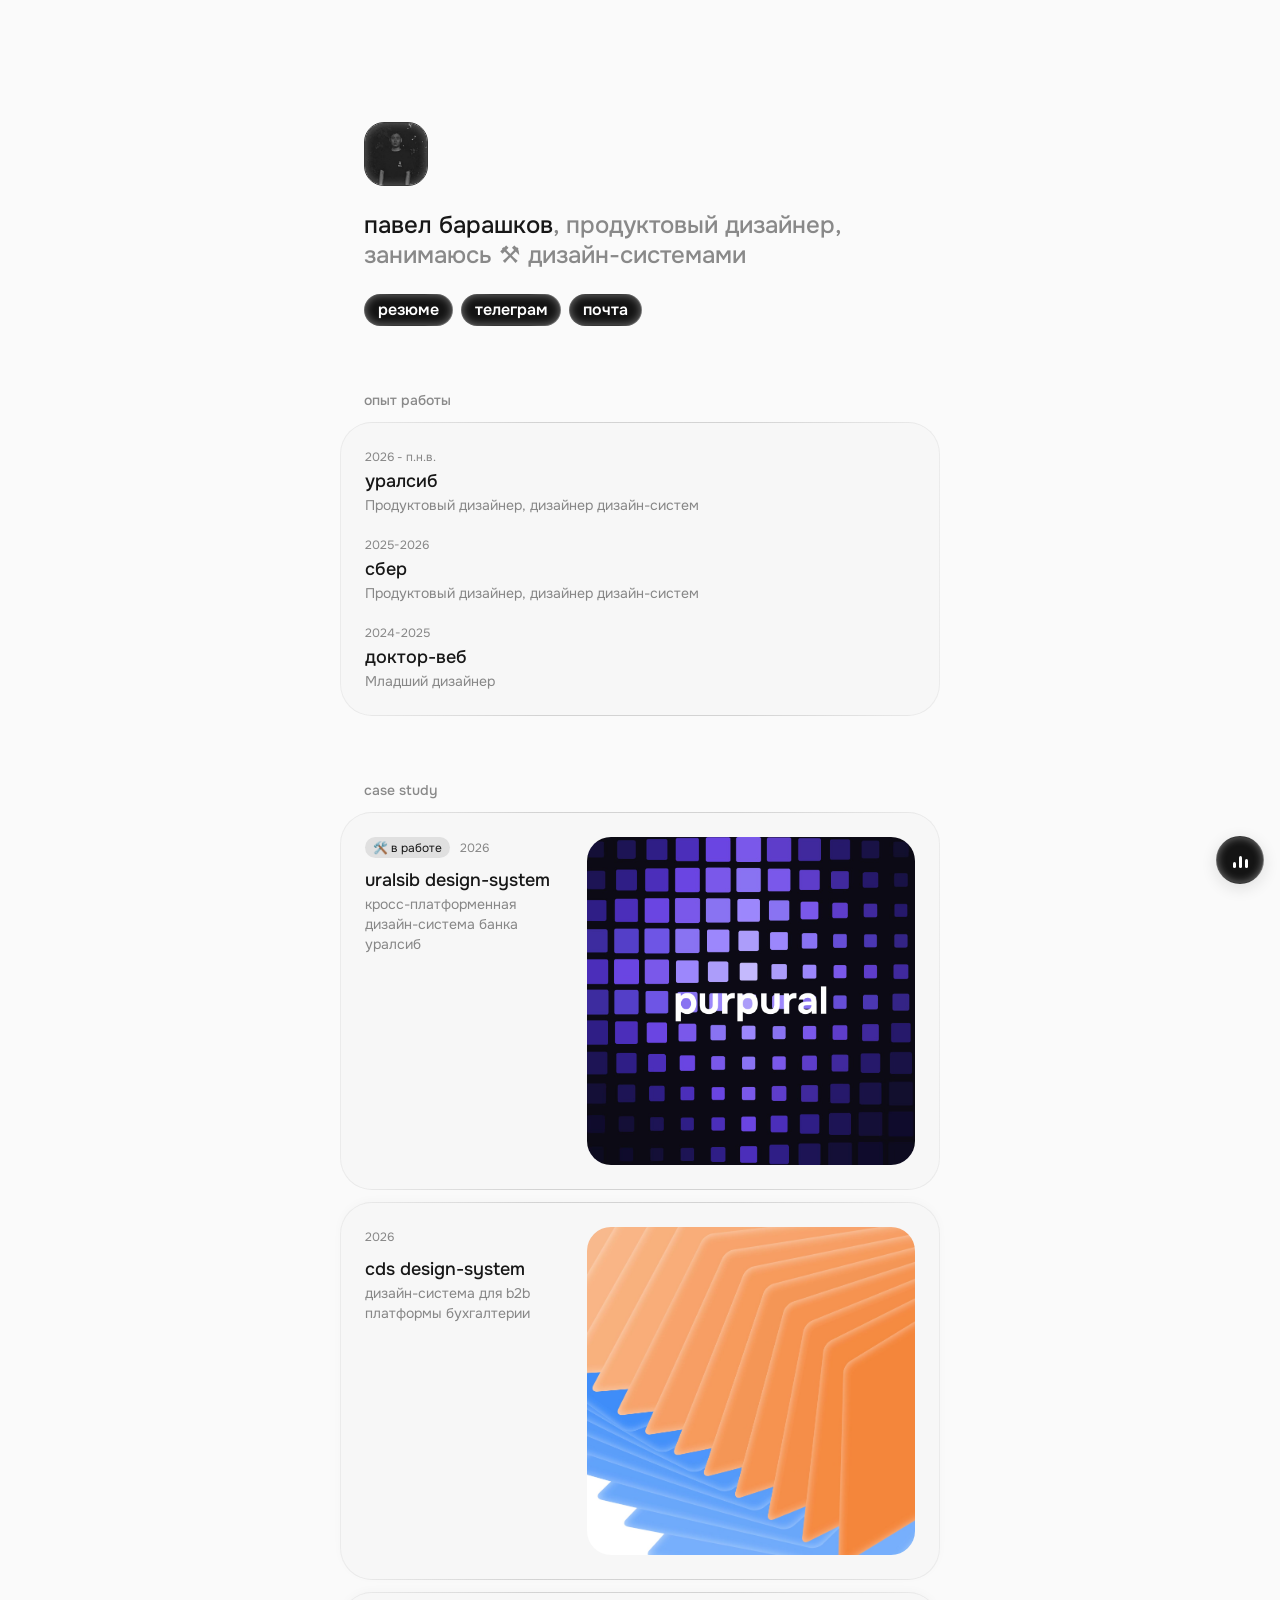
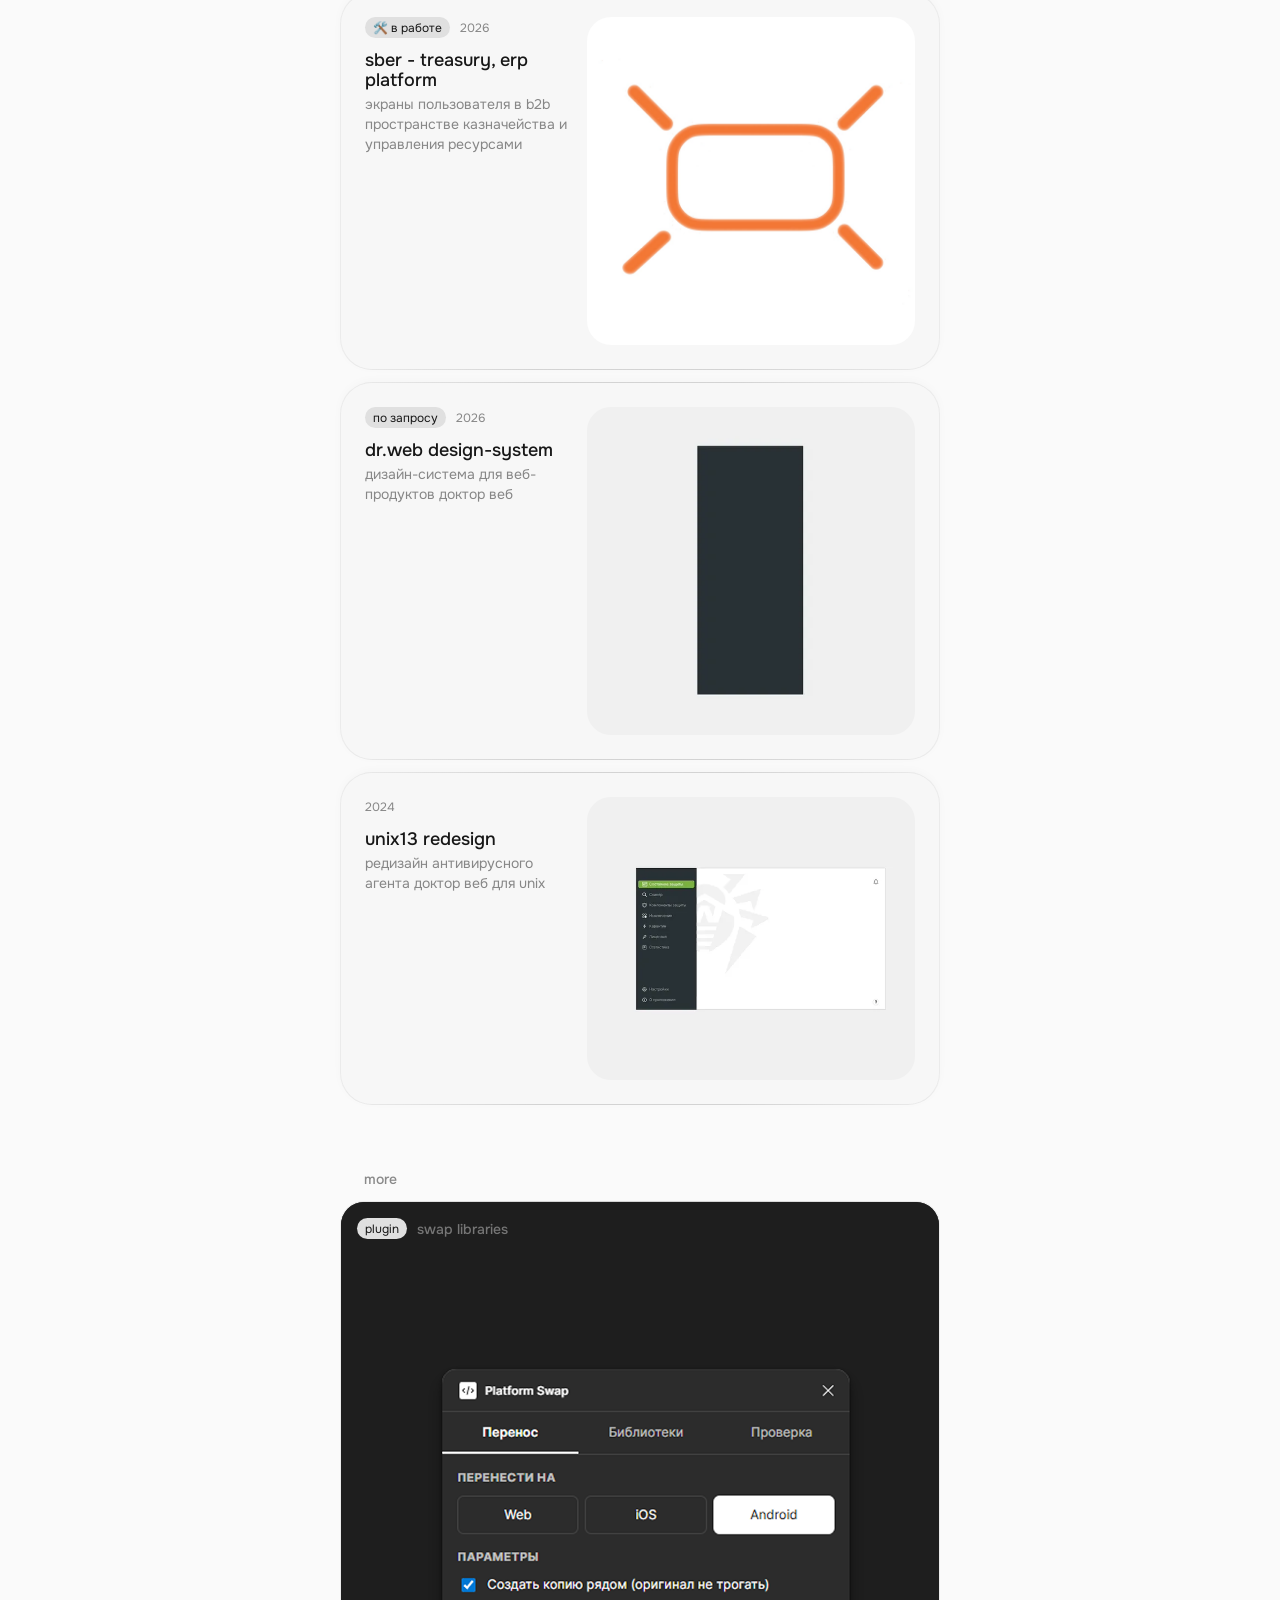
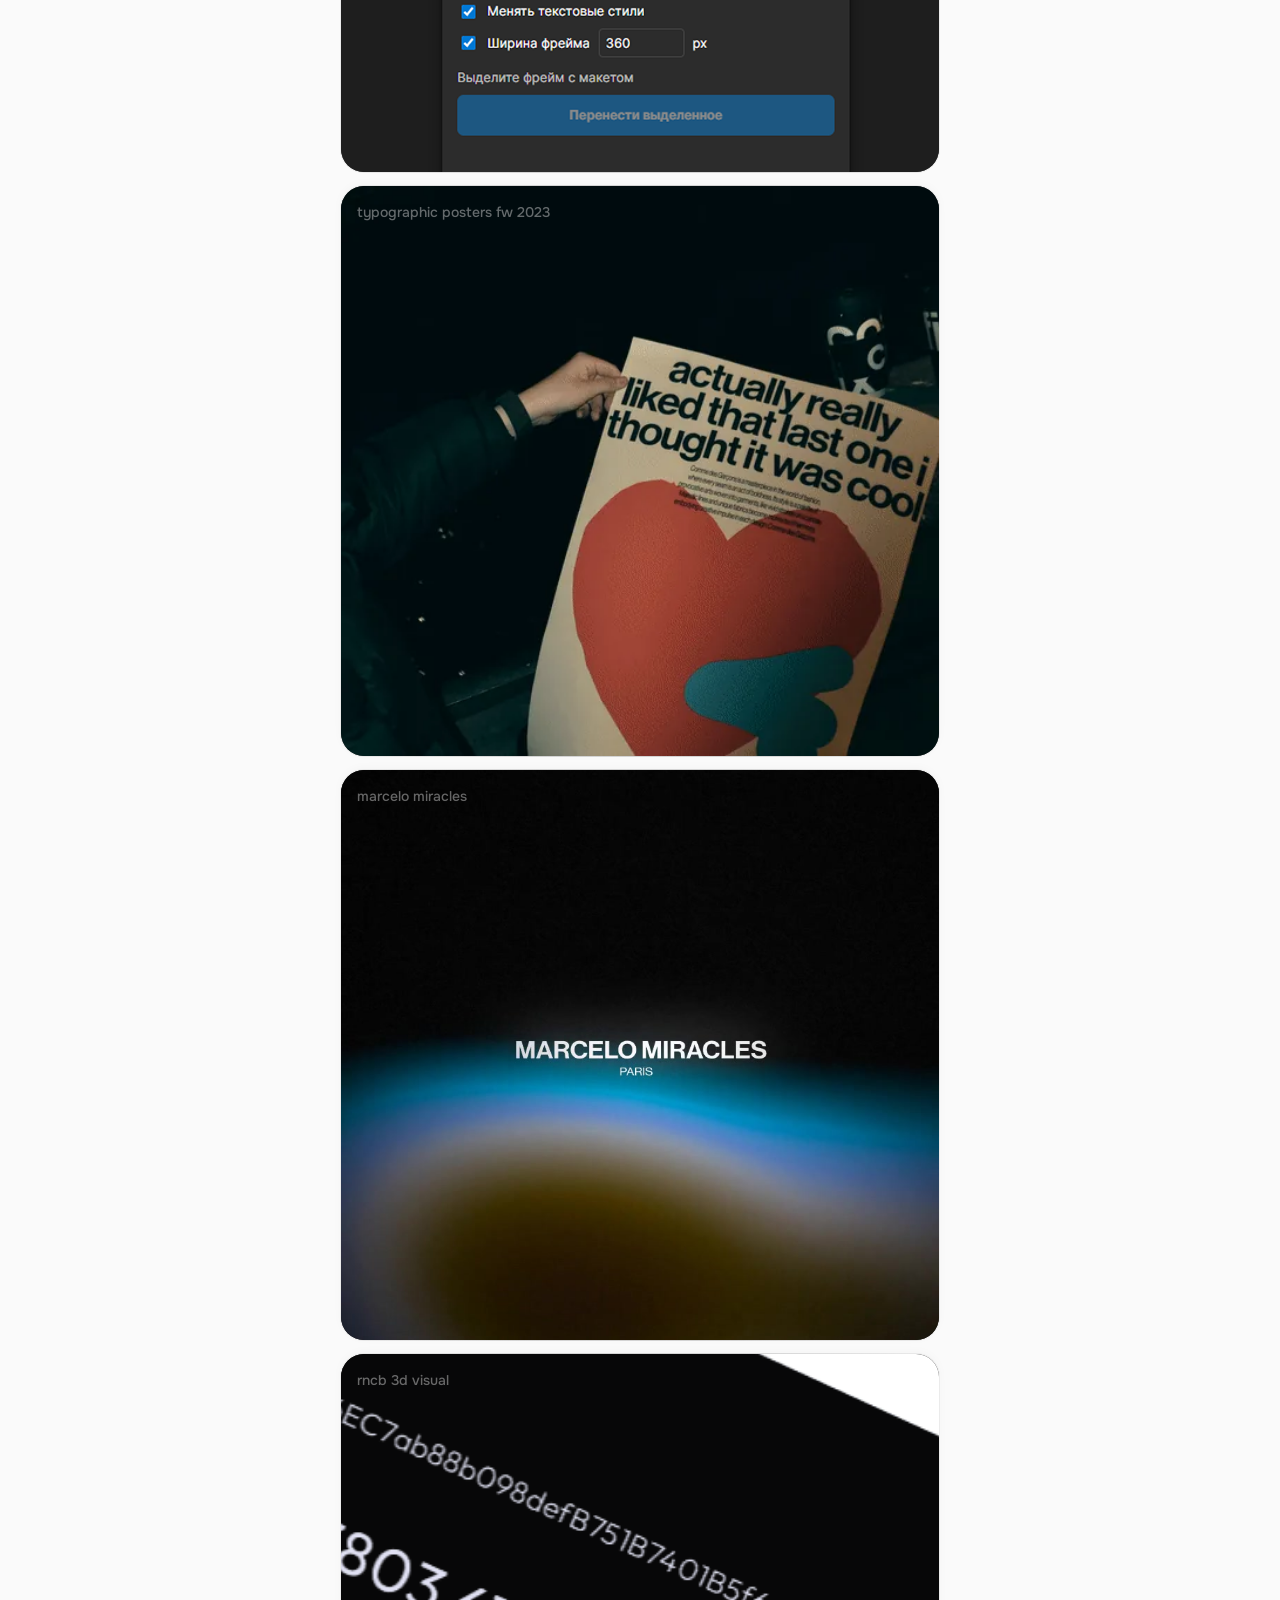
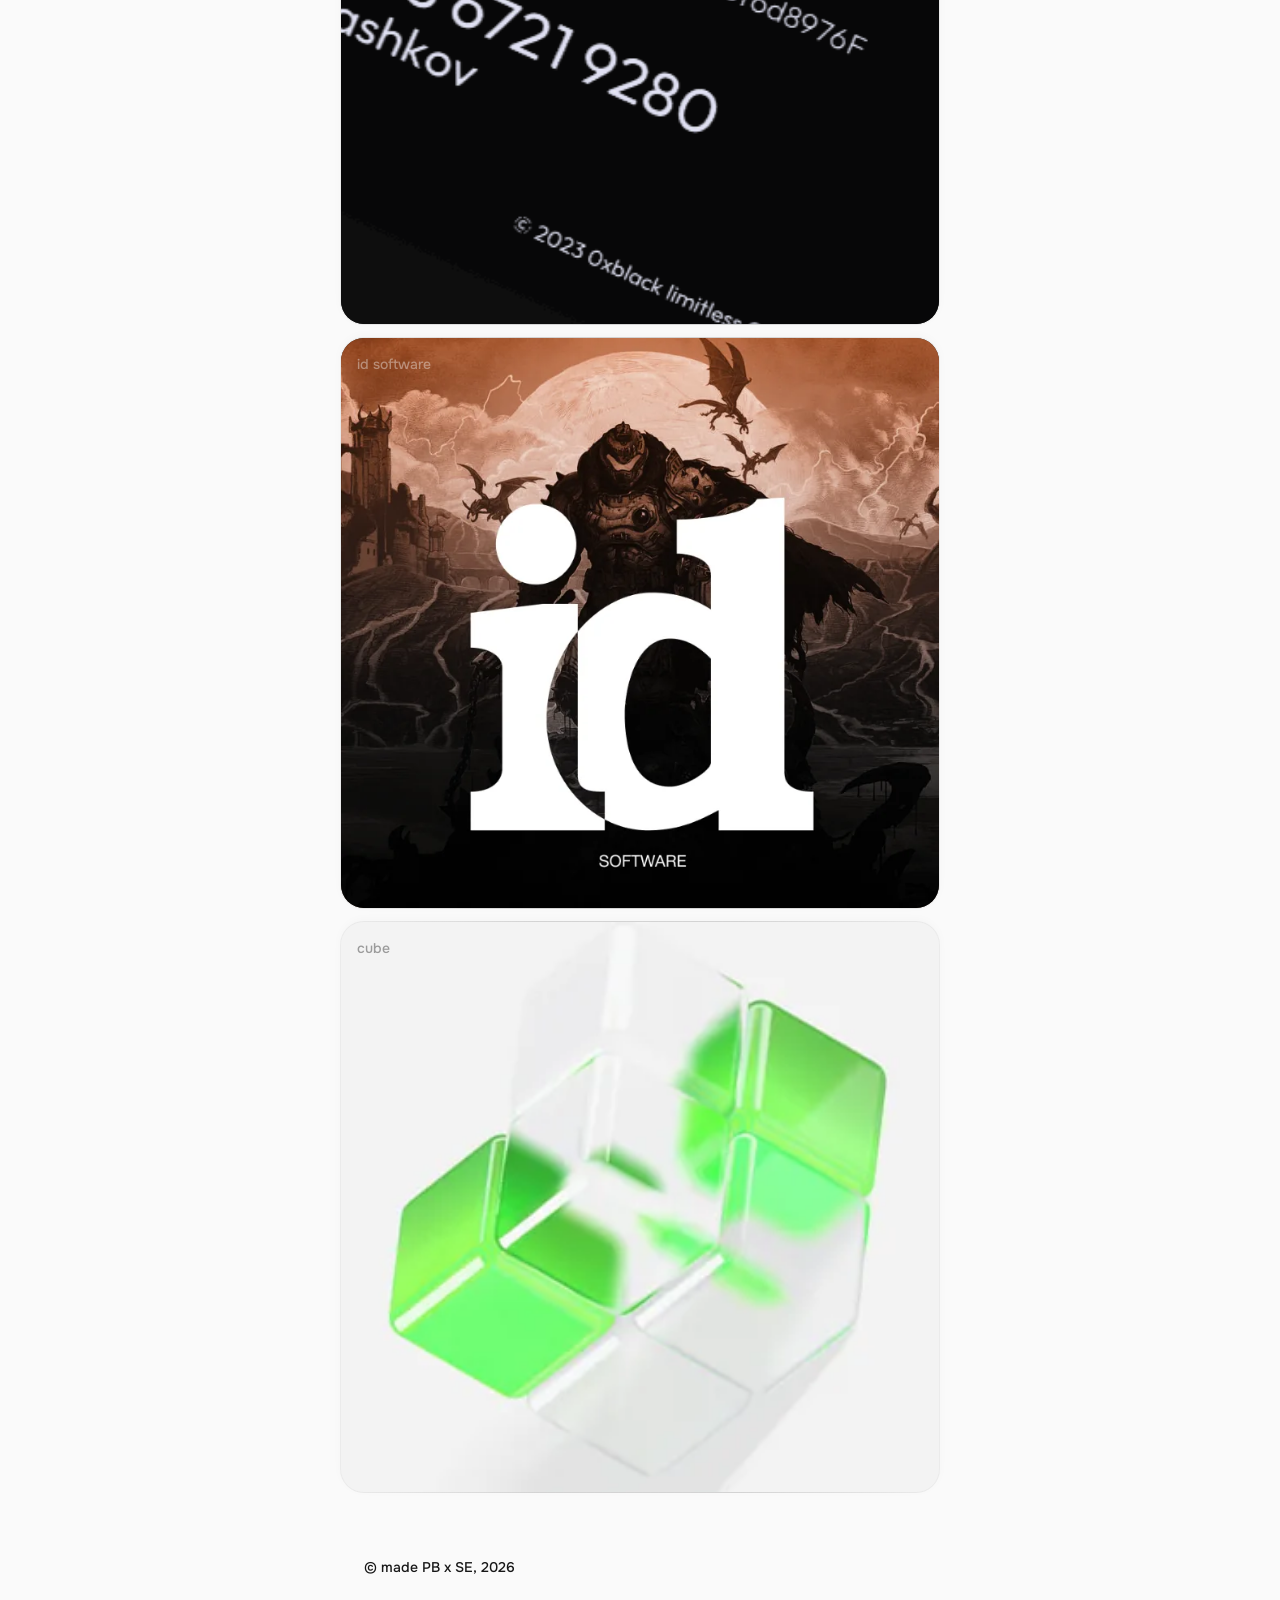
==== commit ba4659cb: "Новое видео в CDS, прежнее видео CDS перенесено на Sber Co-Authored-By: Claude Opus 5.5 <noreply@ant" ====
--- a/index.html
+++ b/index.html
@@ -75,7 +75,7 @@
             <p class="case__desc">дизайн-система для b2b платформы бухгалтерии</p>
           </div>
         </div>
-        <div class="case__img"><video autoplay muted loop playsinline preload="metadata" poster="images/case-cds-cover-poster.jpg"><source src="images/case-cds-cover.mp4" type="video/mp4"></video></div>
+        <div class="case__img"><video autoplay muted loop playsinline preload="metadata" poster="images/case-cds-caldera-poster.jpg"><source src="images/case-cds-caldera.mp4" type="video/mp4"></video></div>
       </article>
     </a>
 
@@ -88,7 +88,7 @@
             <p class="case__desc">экраны пользователя в b2b пространстве казначейства и управления ресурсами</p>
           </div>
         </div>
-        <div class="case__img" style="--h: 457px"><video autoplay muted loop playsinline preload="metadata" poster="images/case-sber.webp"><source src="images/case-sber.mp4" type="video/mp4"></video></div>
+        <div class="case__img"><video autoplay muted loop playsinline preload="metadata" poster="images/case-cds-cover-poster.jpg"><source src="images/case-cds-cover.mp4" type="video/mp4"></video></div>
       </article>
     </div>
 
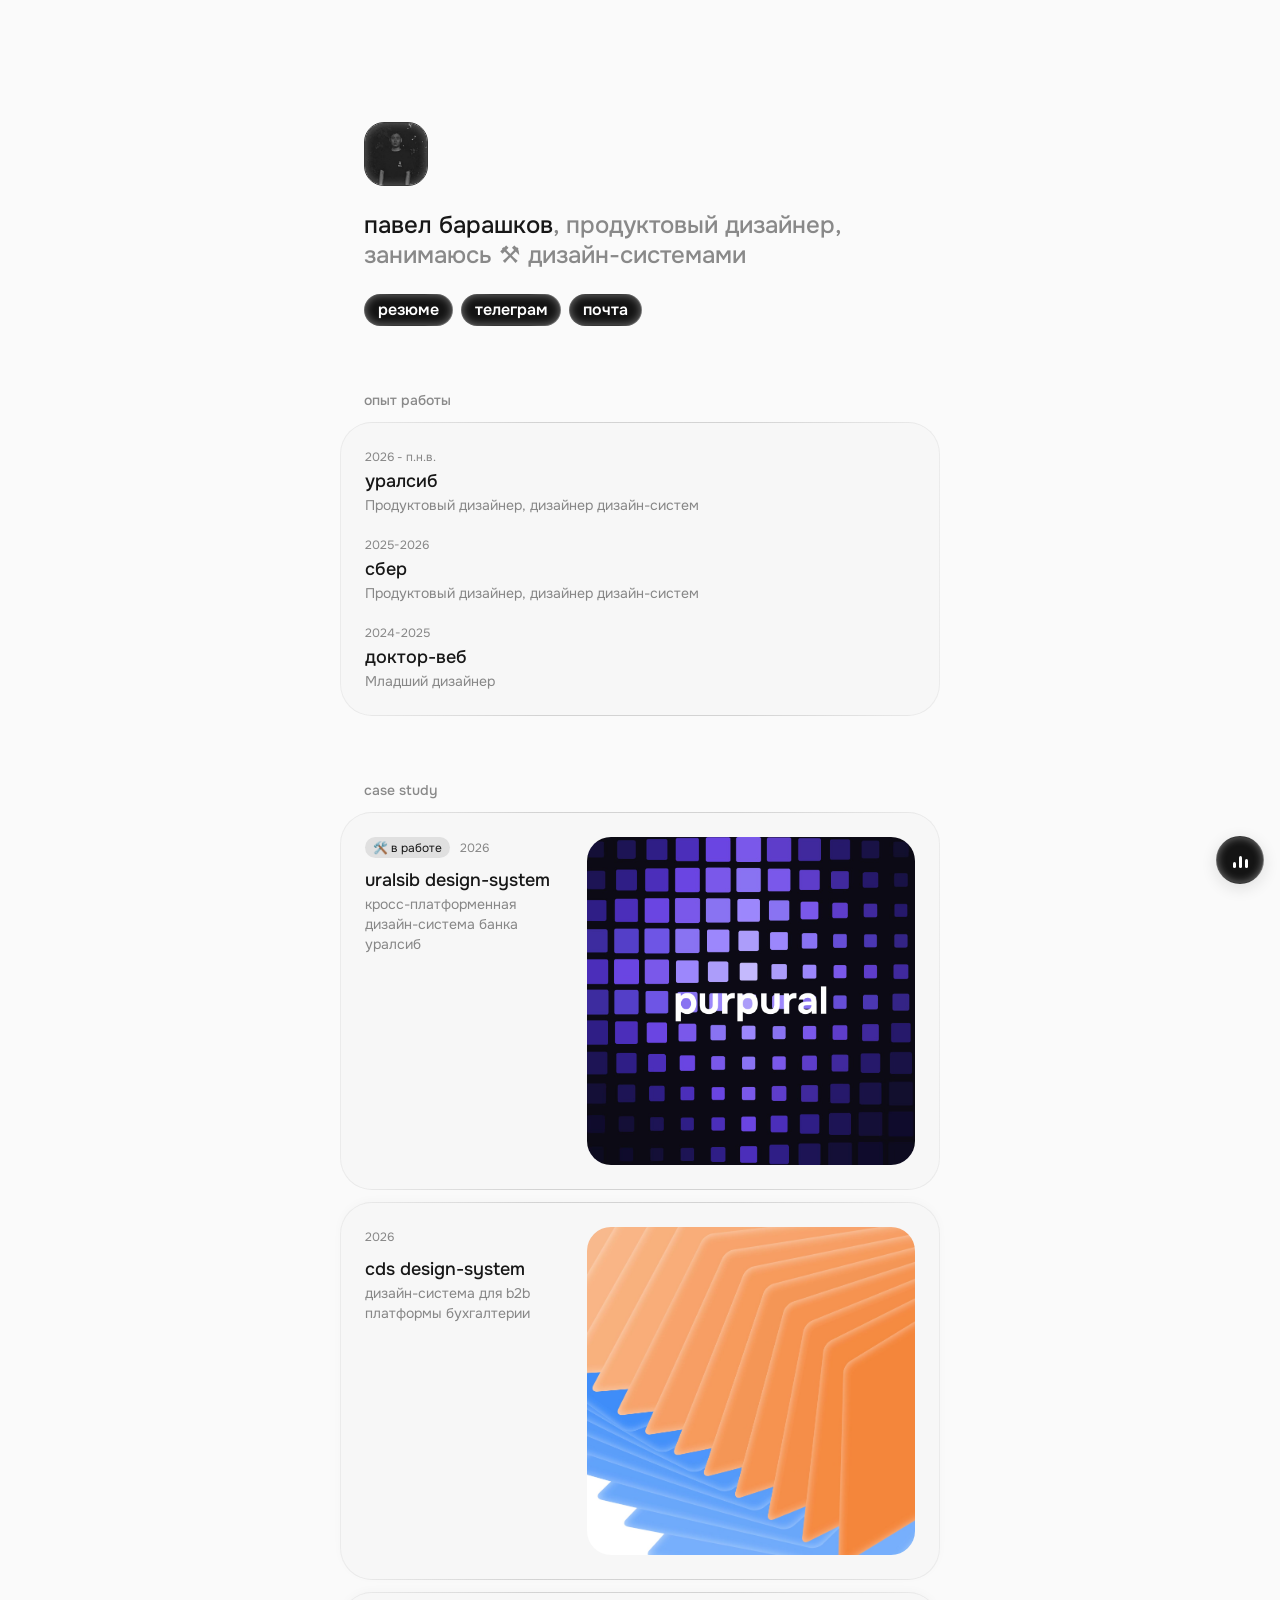
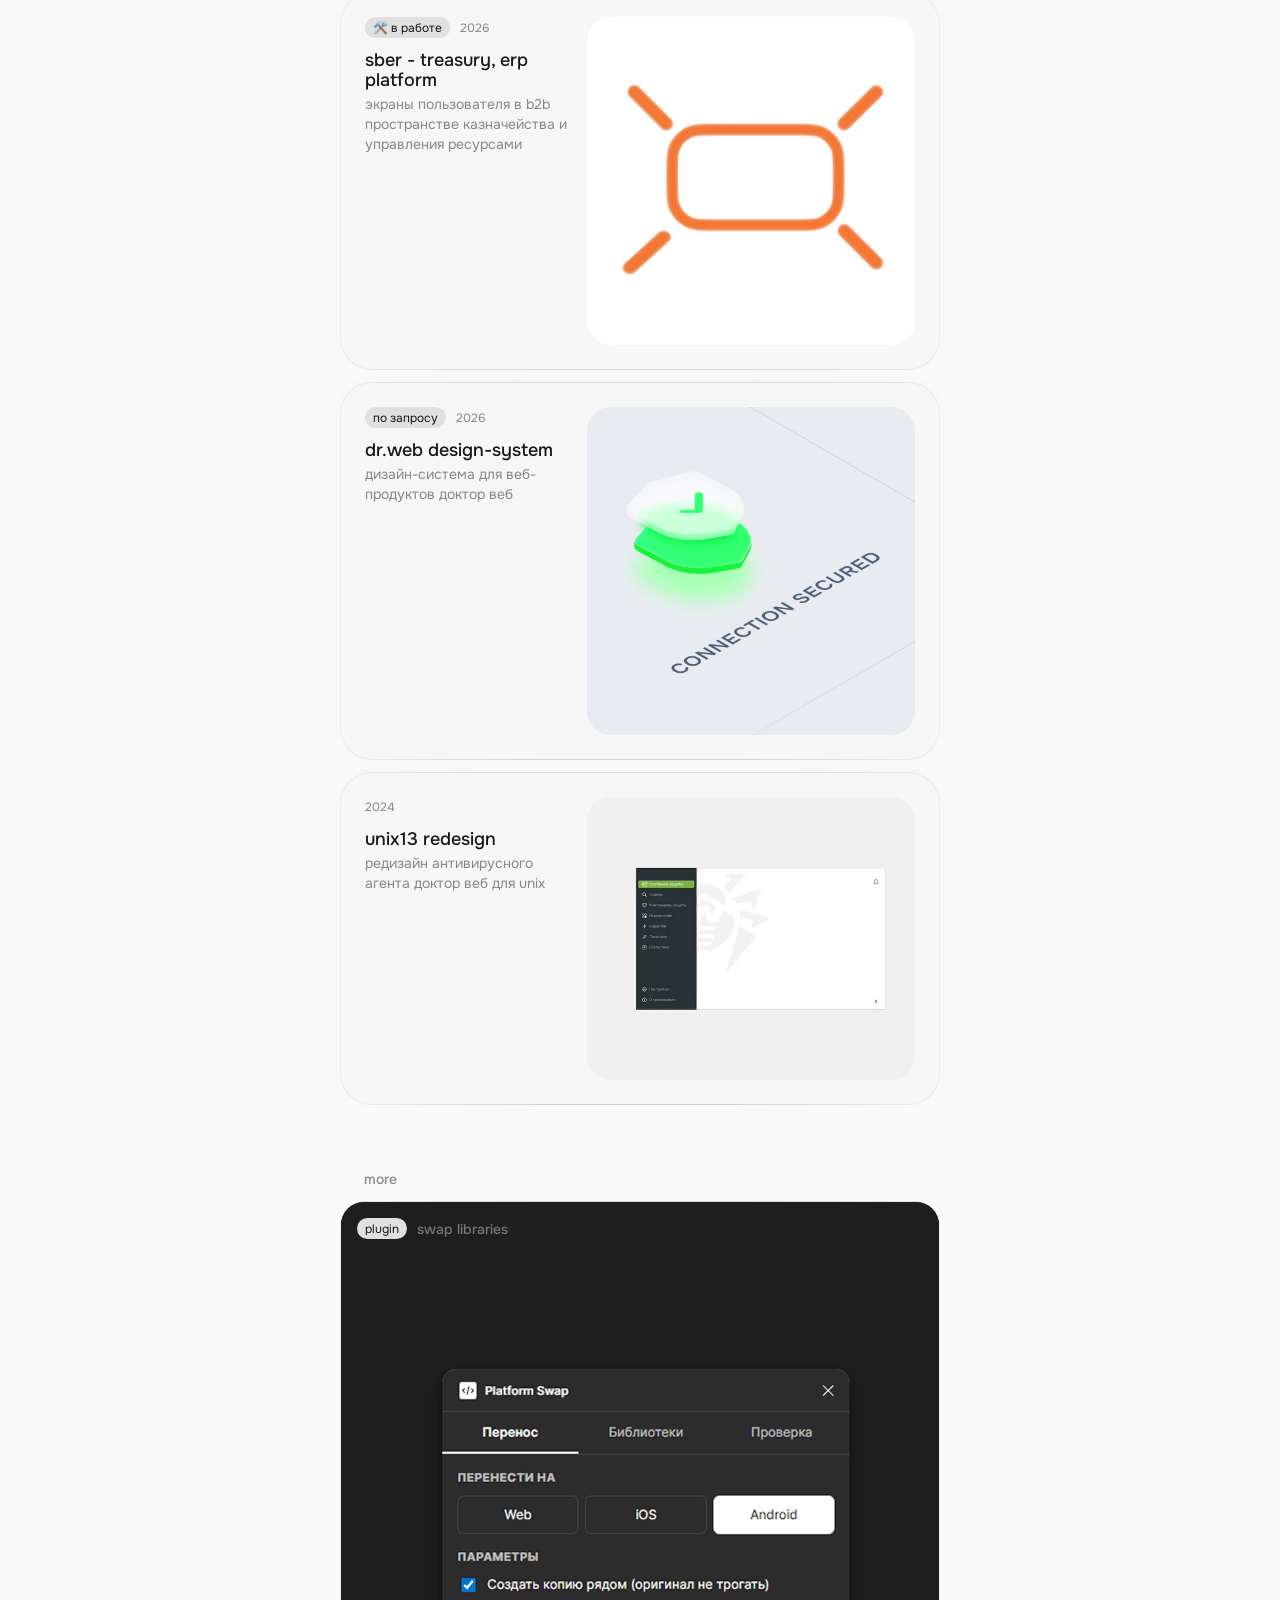
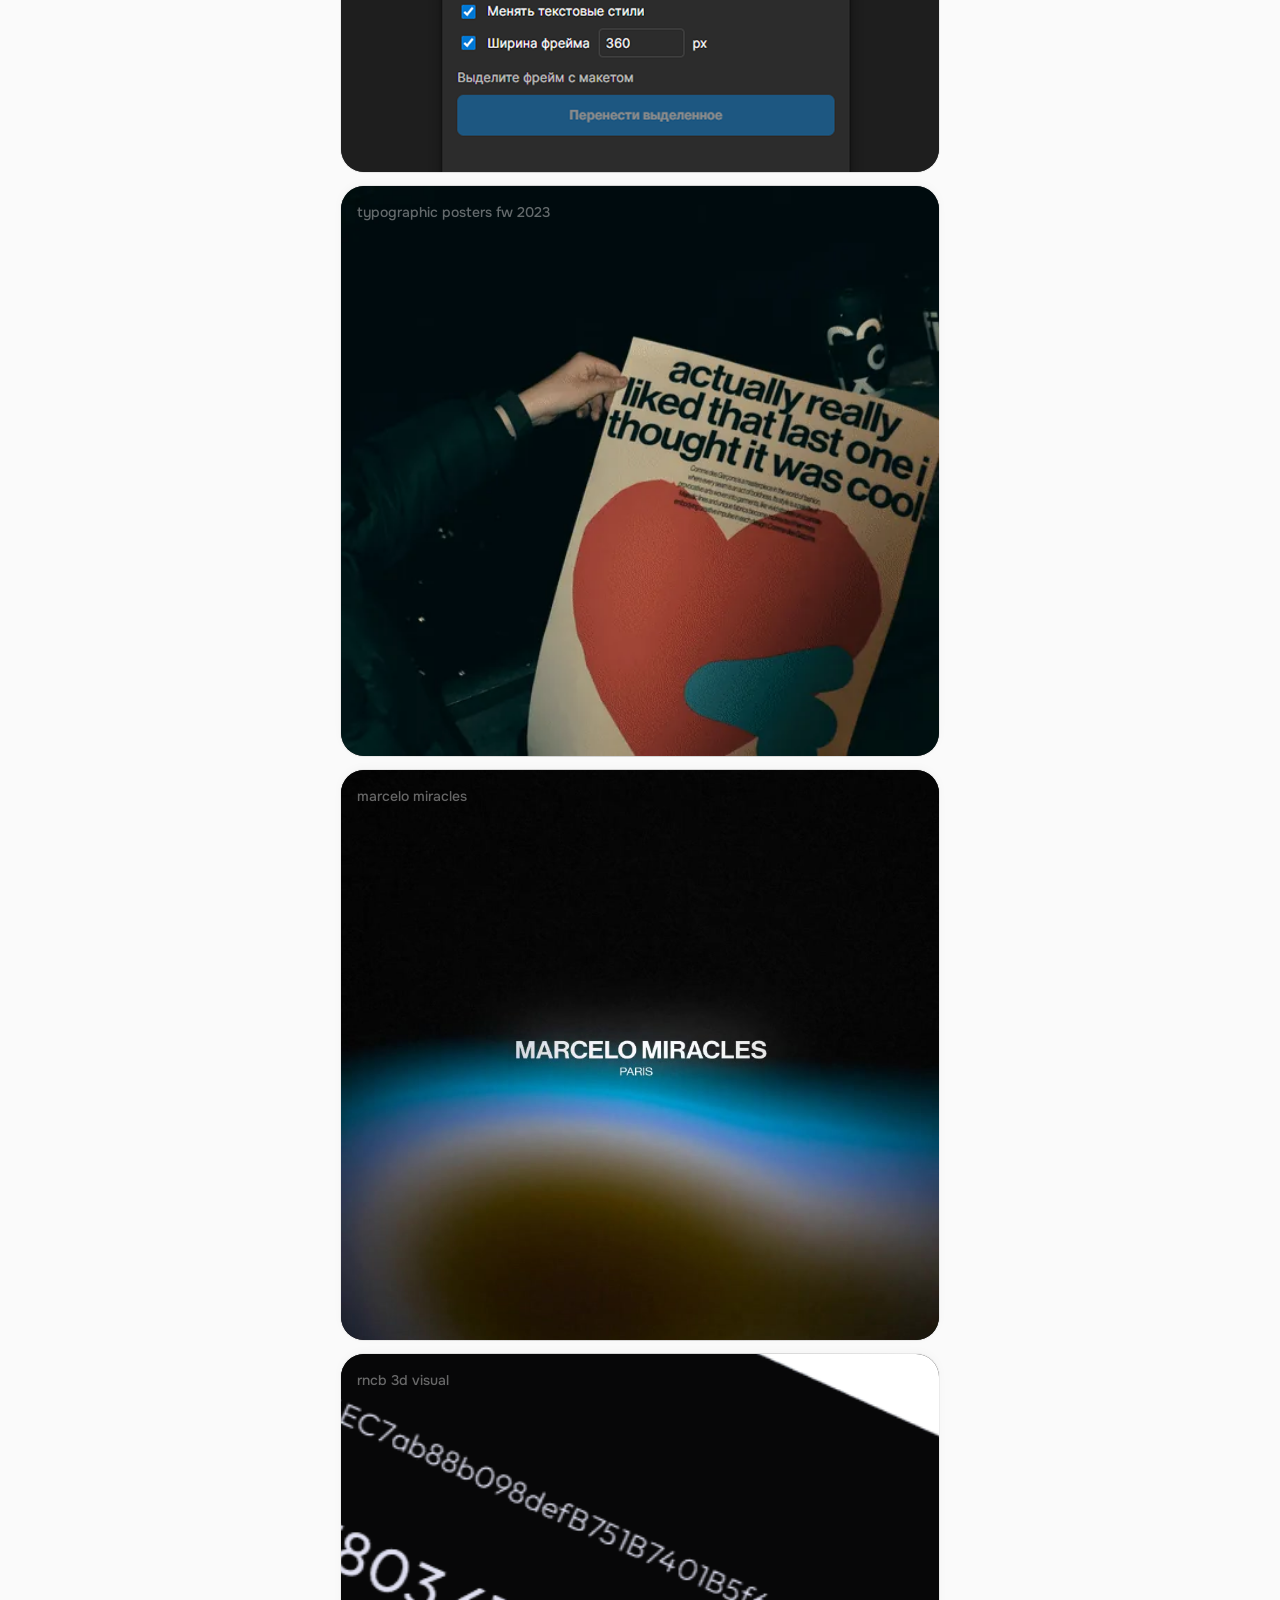
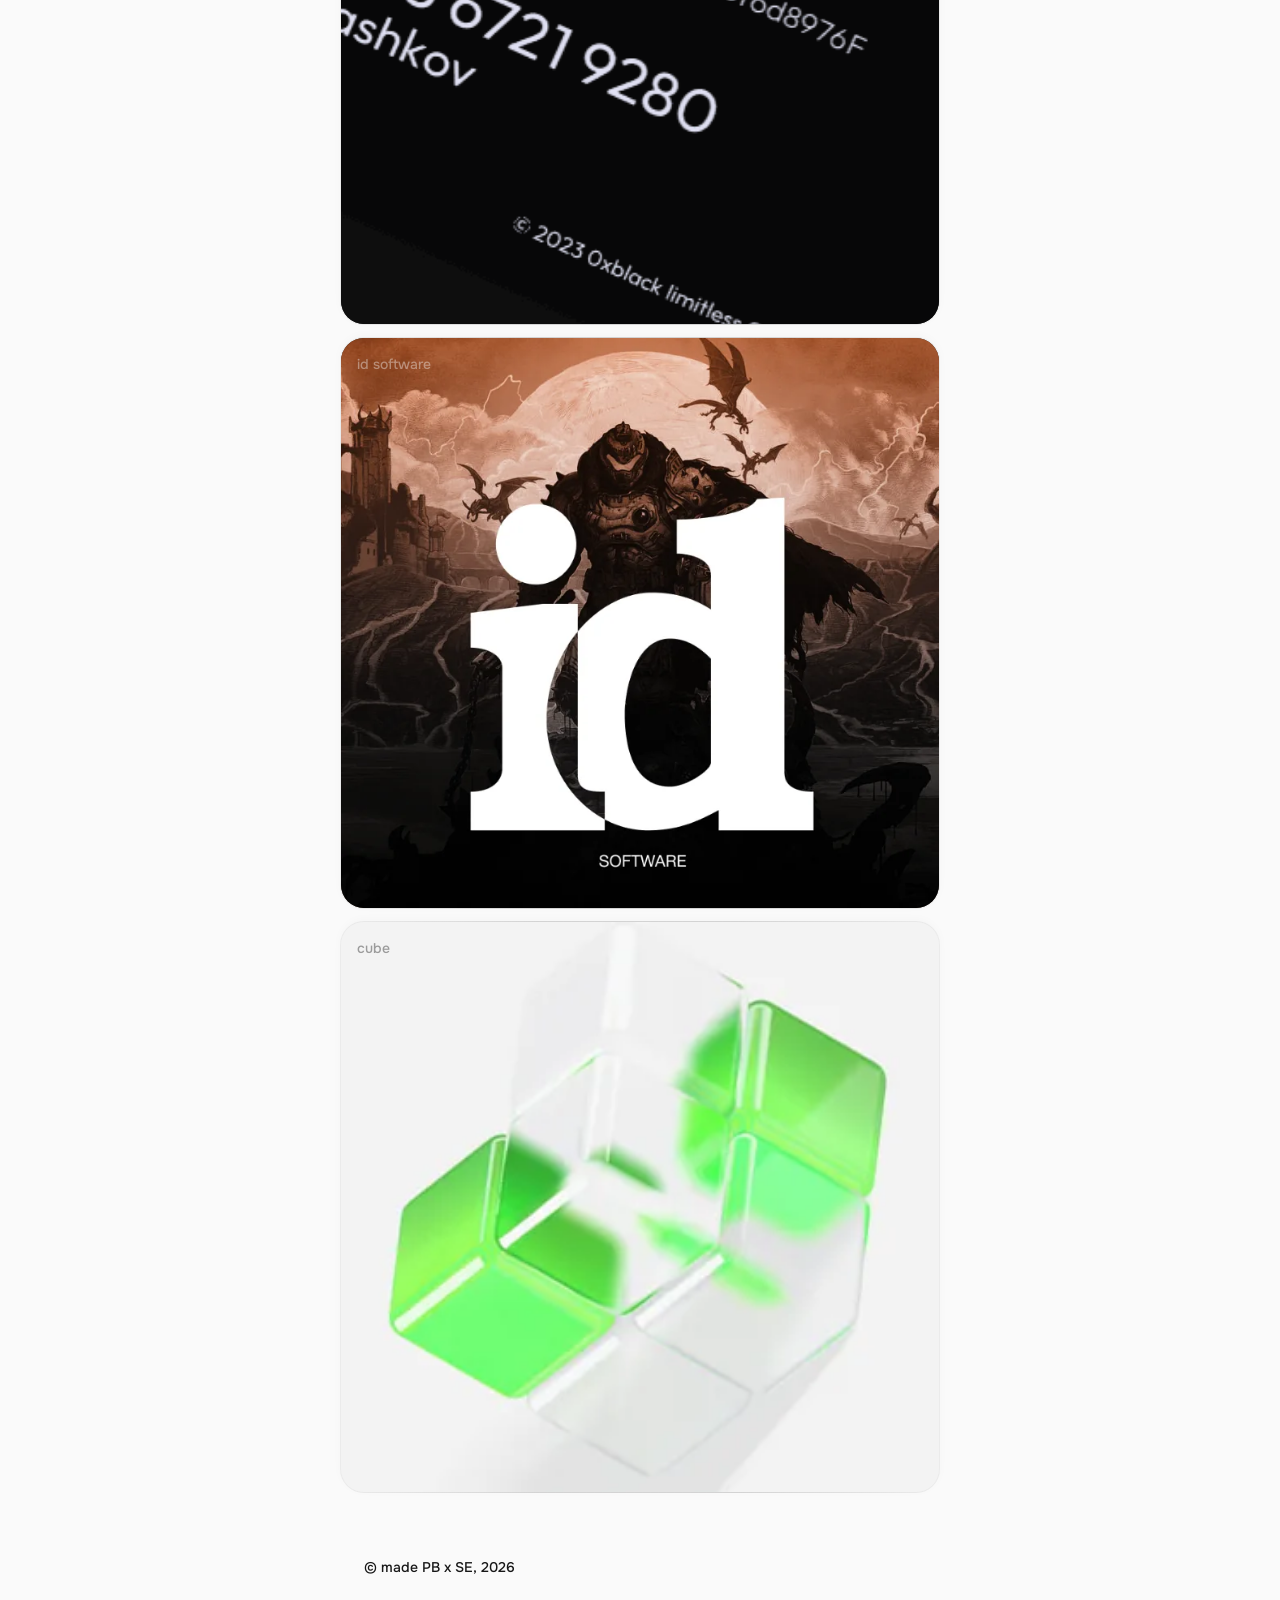
==== commit 6663c0d3: "Новая обложка-видео у dr.web design-system, старая удалена Co-Authored-By: Claude Opus 5.5 <noreply@" ====
--- a/index.html
+++ b/index.html
@@ -101,7 +101,7 @@
             <p class="case__desc">дизайн-система для веб-продуктов доктор веб</p>
           </div>
         </div>
-        <div class="case__img"><video autoplay muted loop playsinline preload="metadata" poster="images/case-cds.webp"><source src="images/case-cds.mp4" type="video/mp4"></video></div>
+        <div class="case__img"><video autoplay muted loop playsinline preload="metadata" poster="images/case-drweb-poster.jpg"><source src="images/case-drweb.mp4" type="video/mp4"></video></div>
       </article>
     </div>
 
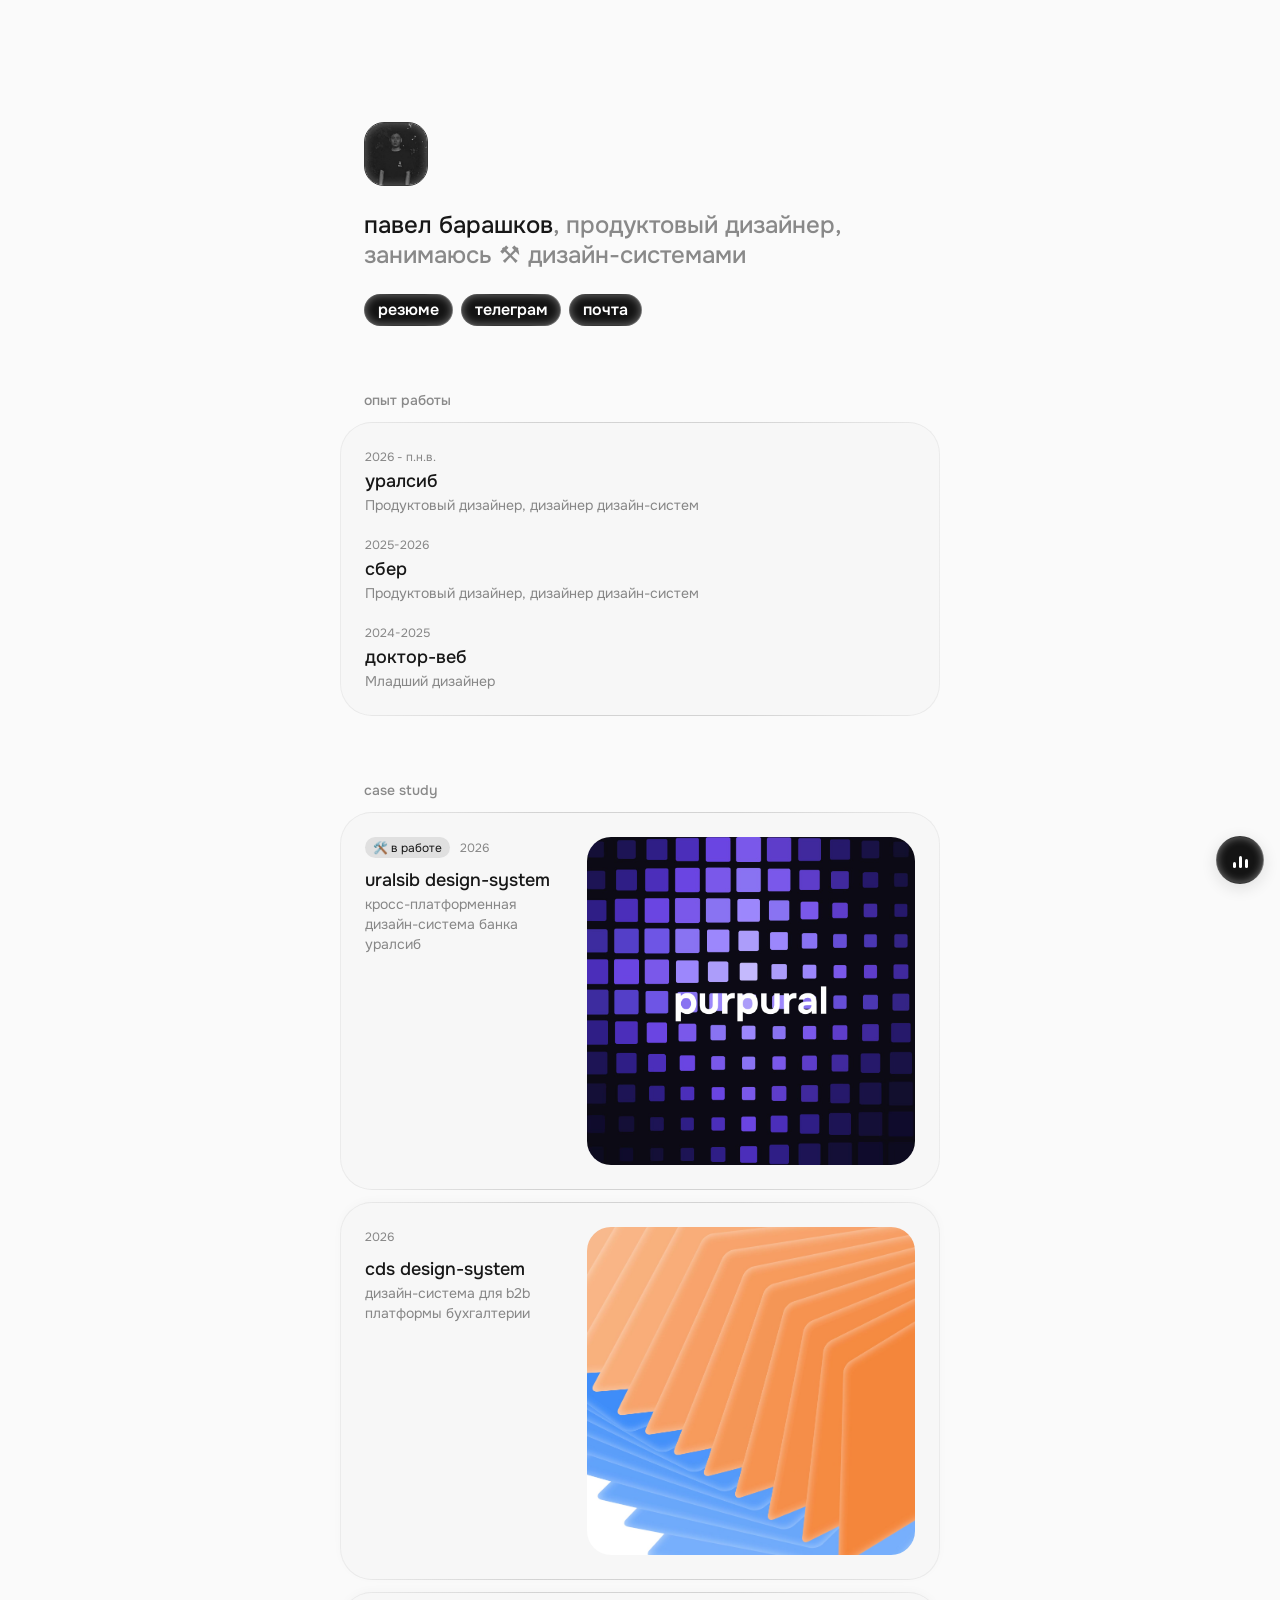
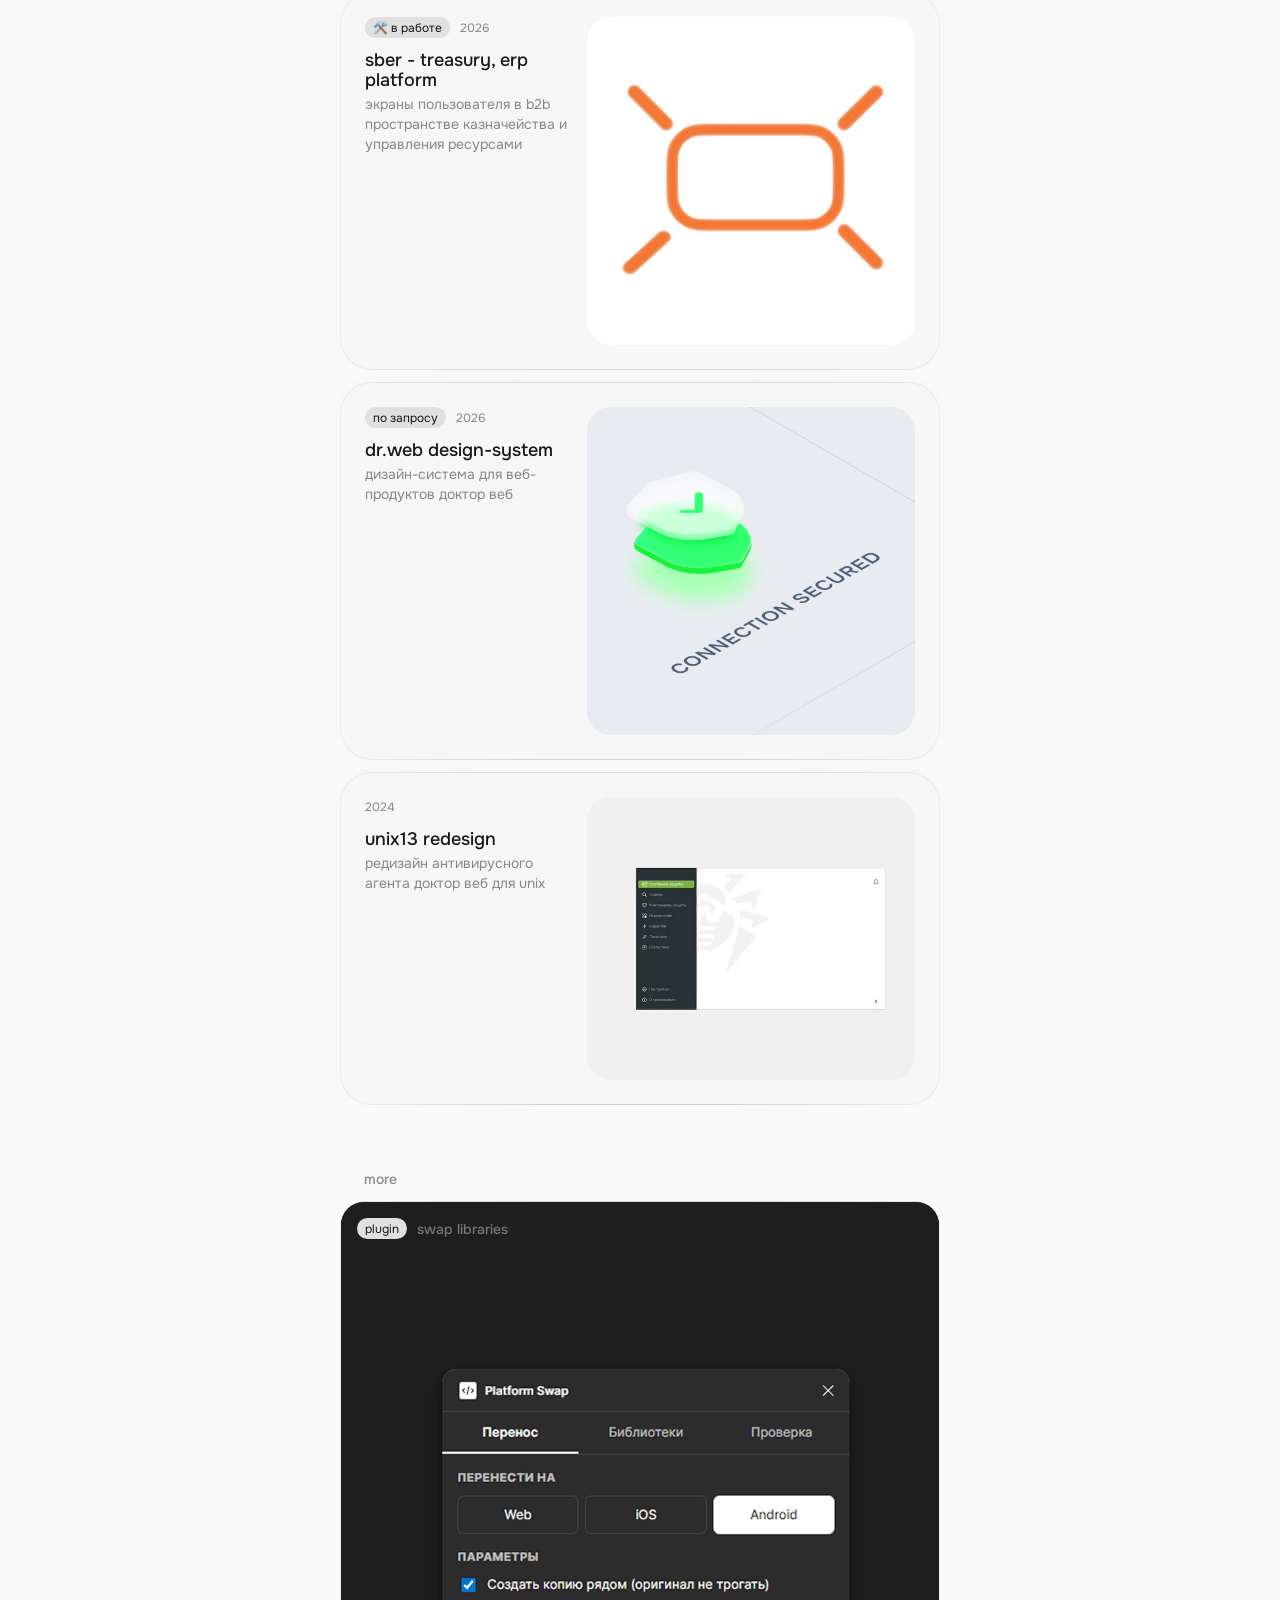
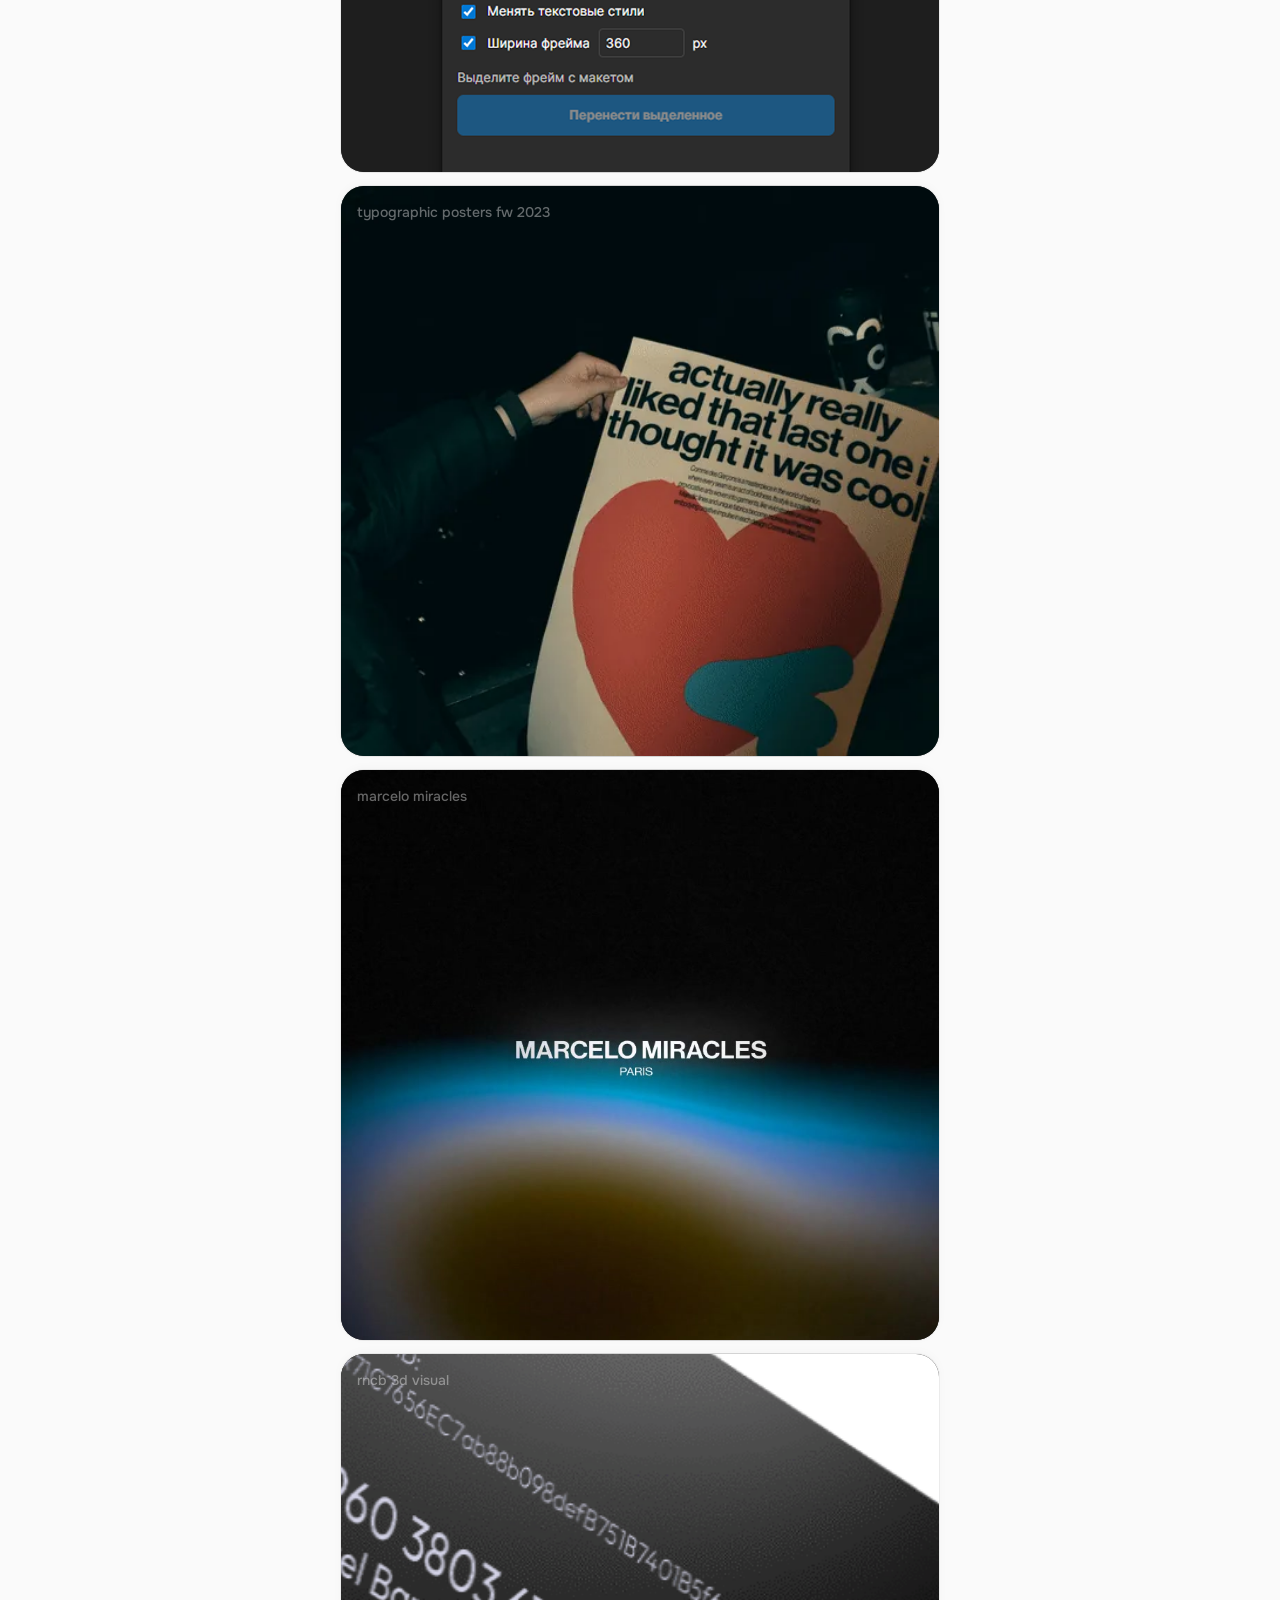
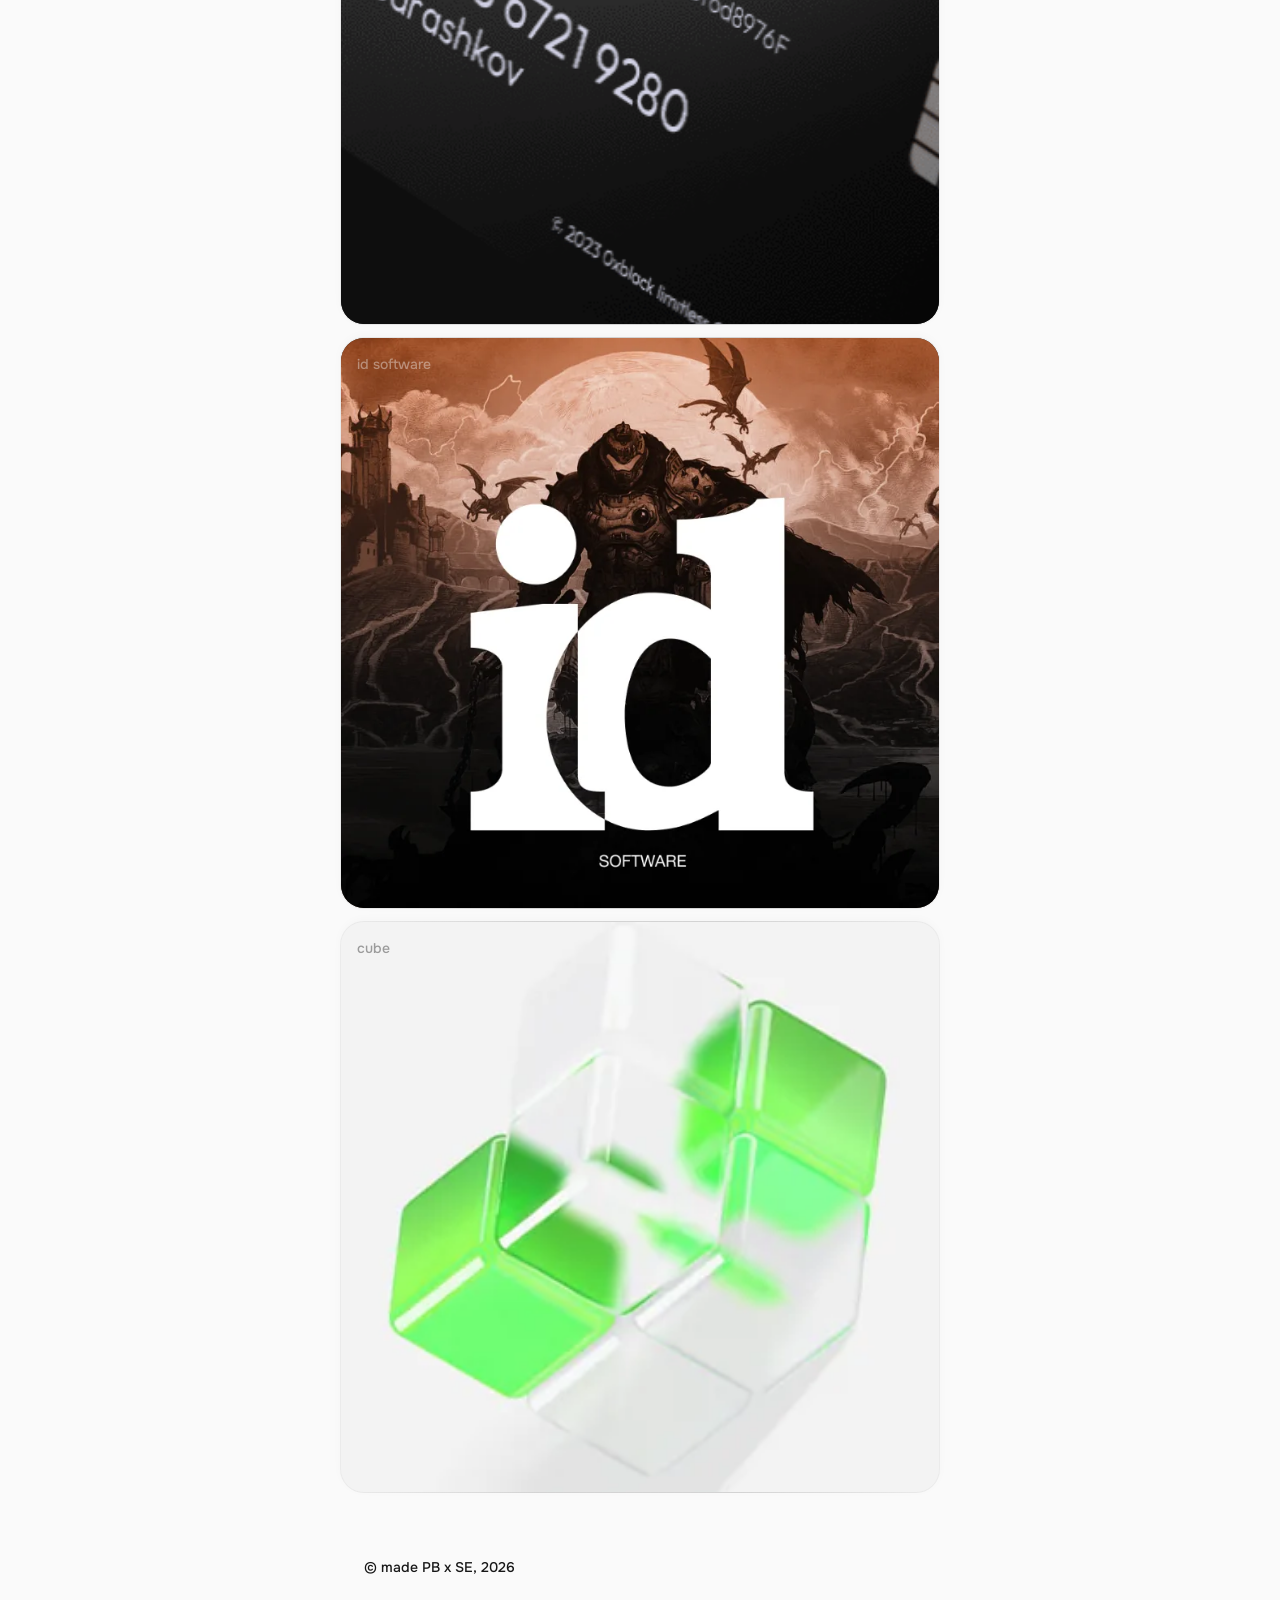
==== commit 7b65b8ec: "Обложки CDS и dr.web облегчены: 8,4 и 8,5 МБ → 0,8 МБ без видимой разницы Co-Authored-By: Claude Opu" ====
--- a/index.html
+++ b/index.html
@@ -75,7 +75,7 @@
             <p class="case__desc">дизайн-система для b2b платформы бухгалтерии</p>
           </div>
         </div>
-        <div class="case__img"><video autoplay muted loop playsinline preload="metadata" poster="images/case-cds-caldera-poster.jpg"><source src="images/case-cds-caldera.mp4" type="video/mp4"></video></div>
+        <div class="case__img"><video autoplay muted loop playsinline preload="metadata" poster="images/case-cds-caldera-poster.jpg"><source src="images/case-cds-caldera.mp4?v=2" type="video/mp4"></video></div>
       </article>
     </a>
 
@@ -101,7 +101,7 @@
             <p class="case__desc">дизайн-система для веб-продуктов доктор веб</p>
           </div>
         </div>
-        <div class="case__img"><video autoplay muted loop playsinline preload="metadata" poster="images/case-drweb-poster.jpg"><source src="images/case-drweb.mp4" type="video/mp4"></video></div>
+        <div class="case__img"><video autoplay muted loop playsinline preload="metadata" poster="images/case-drweb-poster.jpg"><source src="images/case-drweb.mp4?v=2" type="video/mp4"></video></div>
       </article>
     </div>
 
